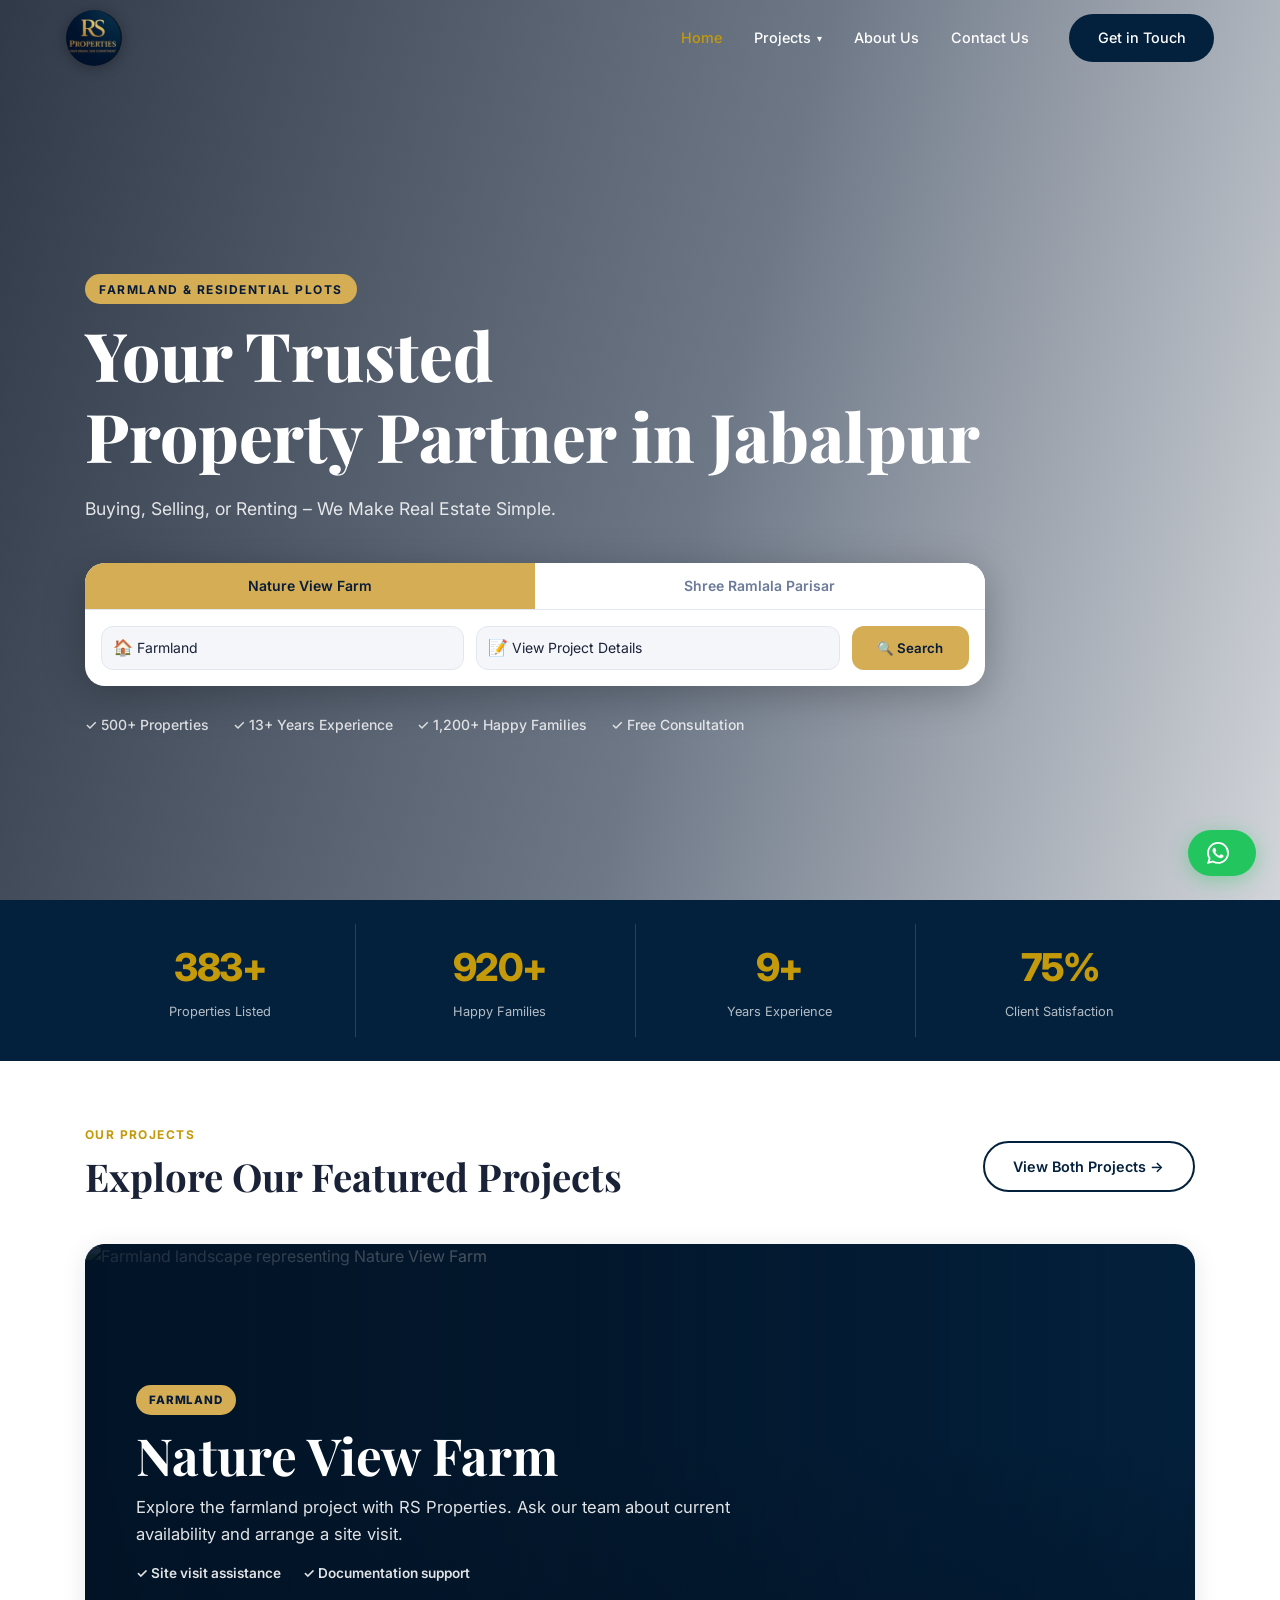
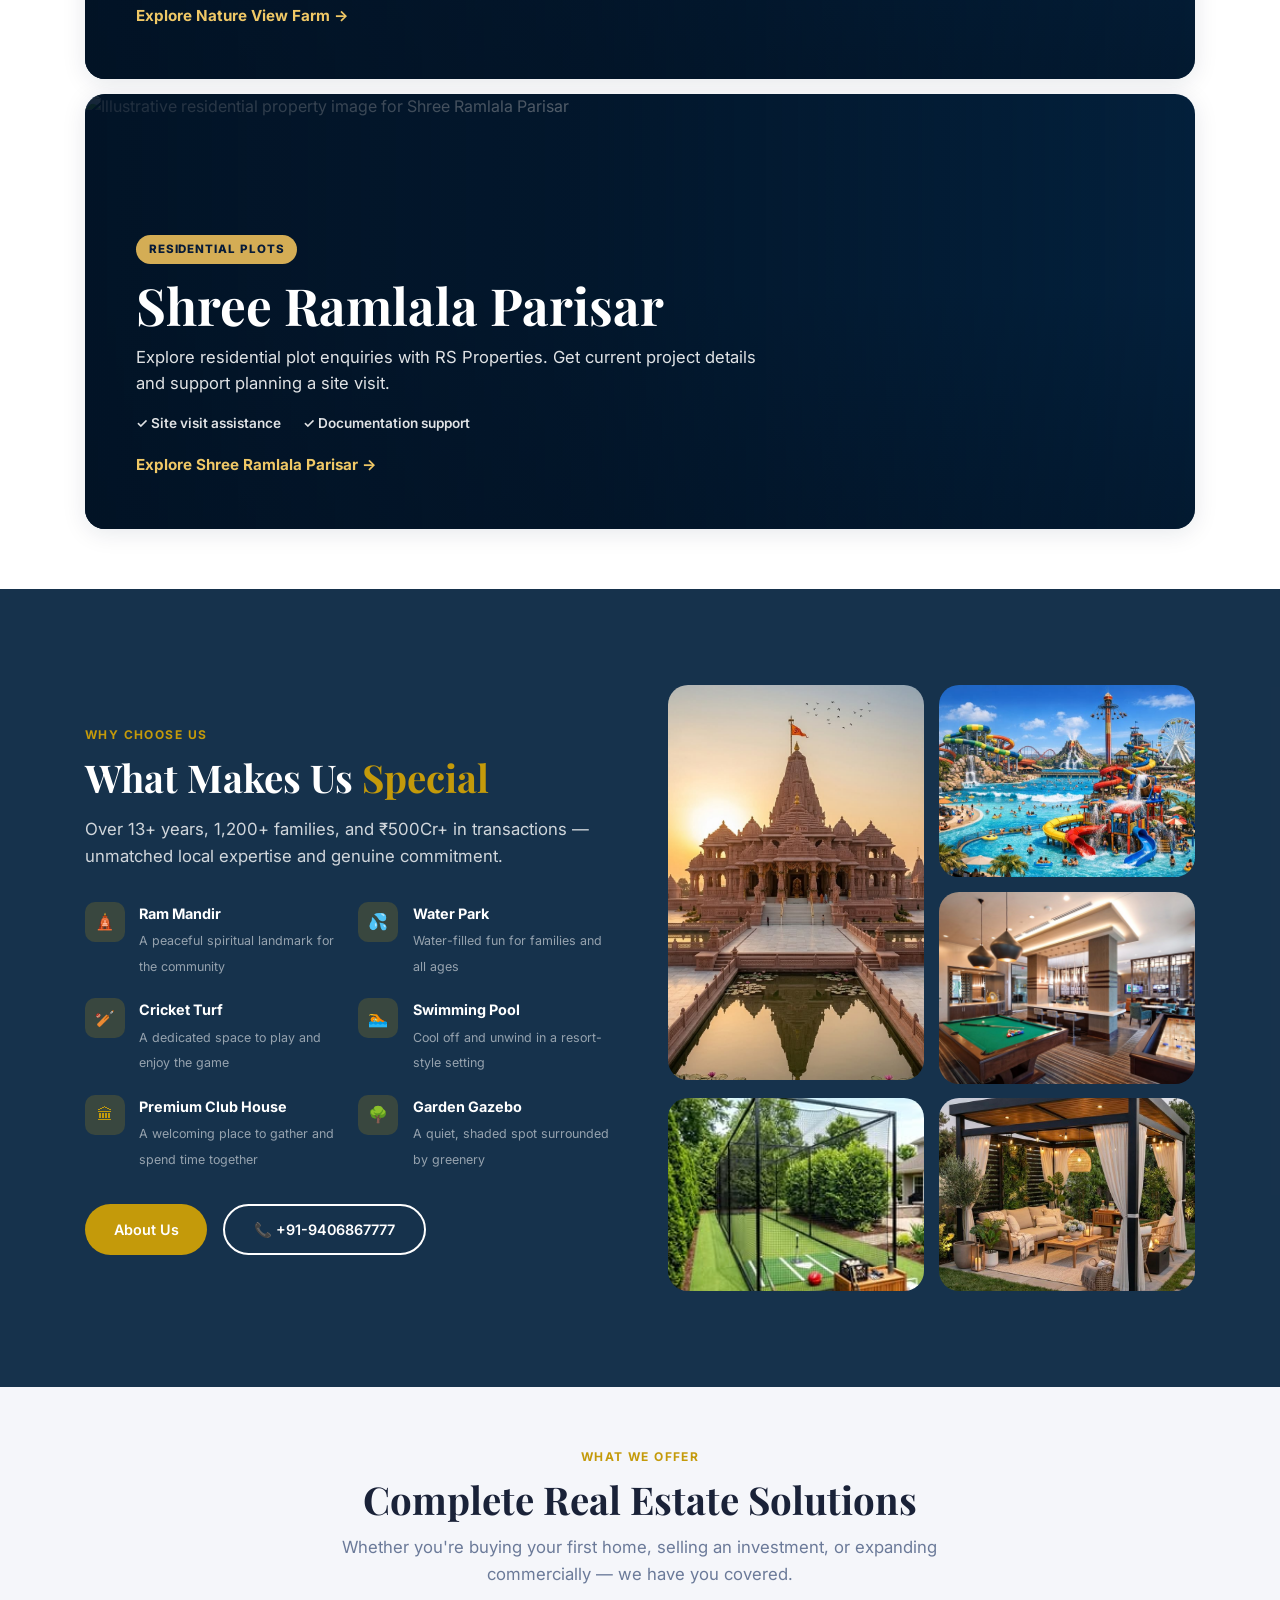
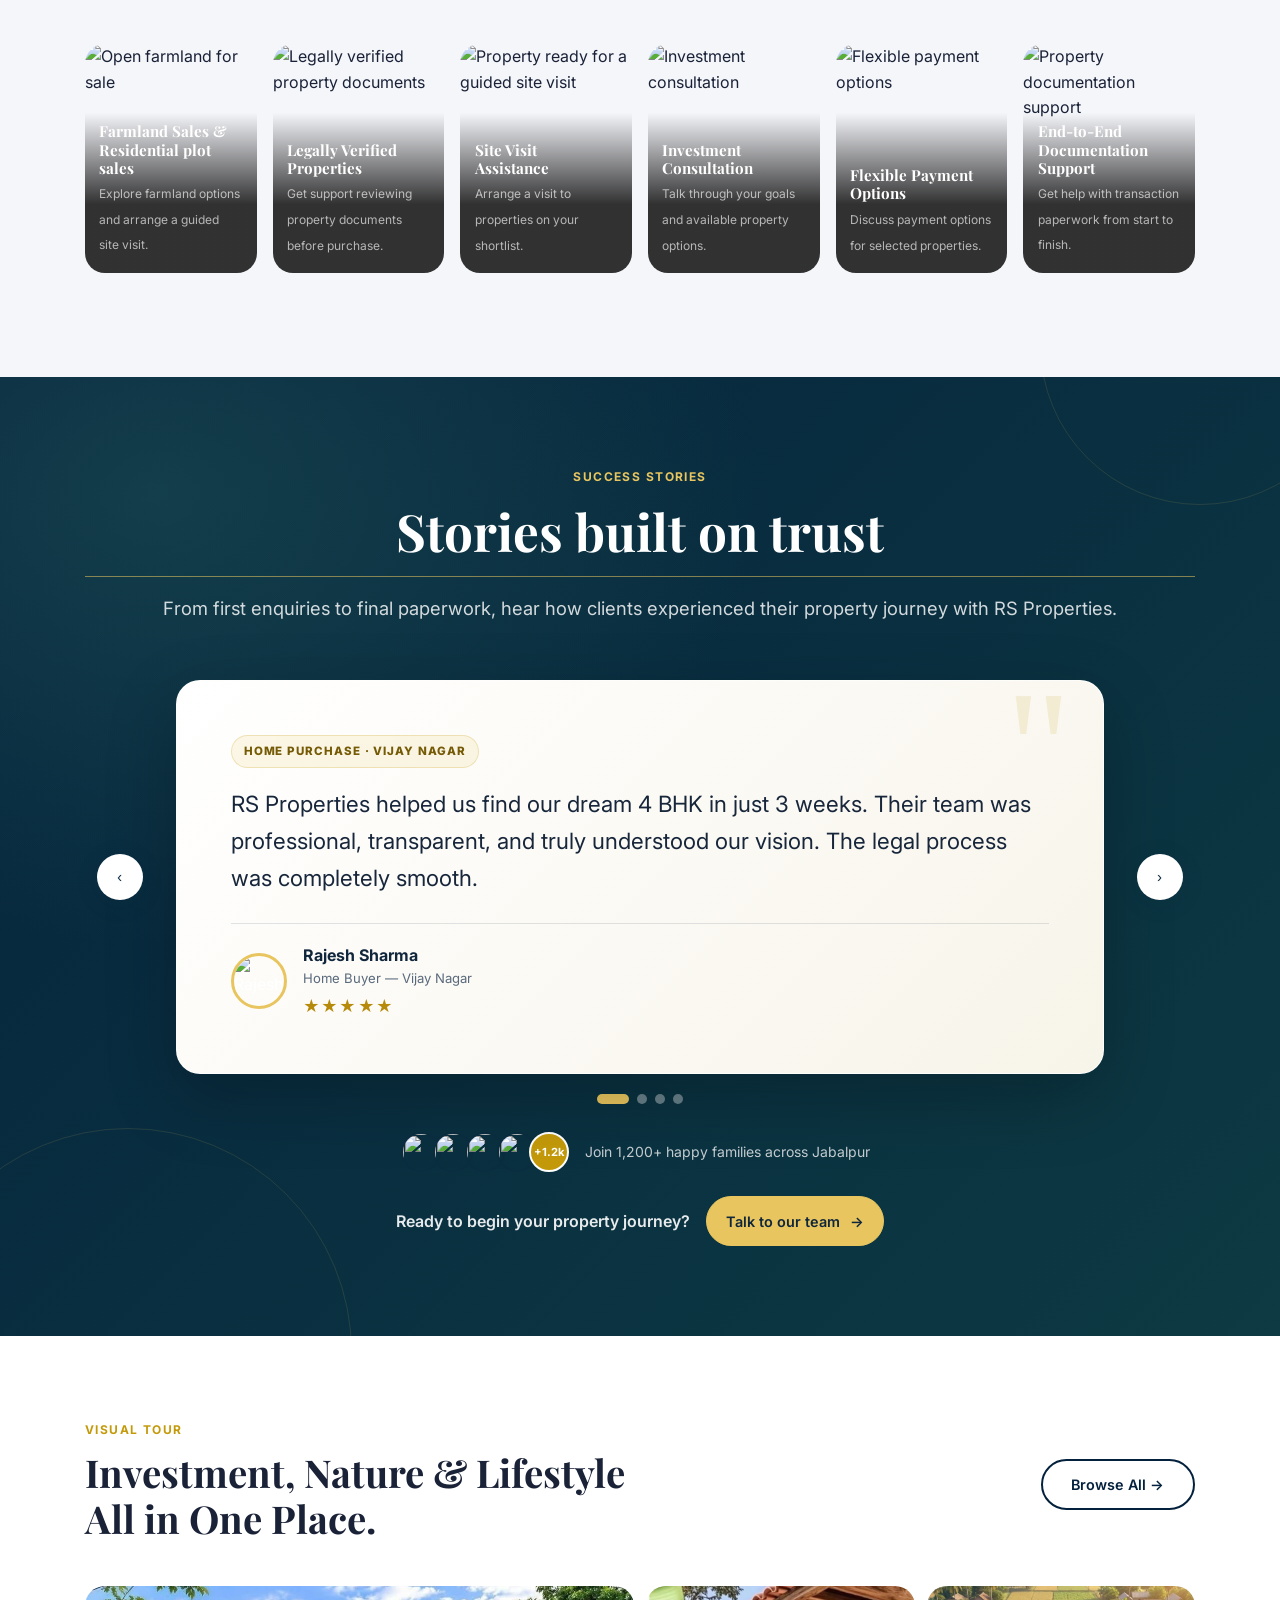
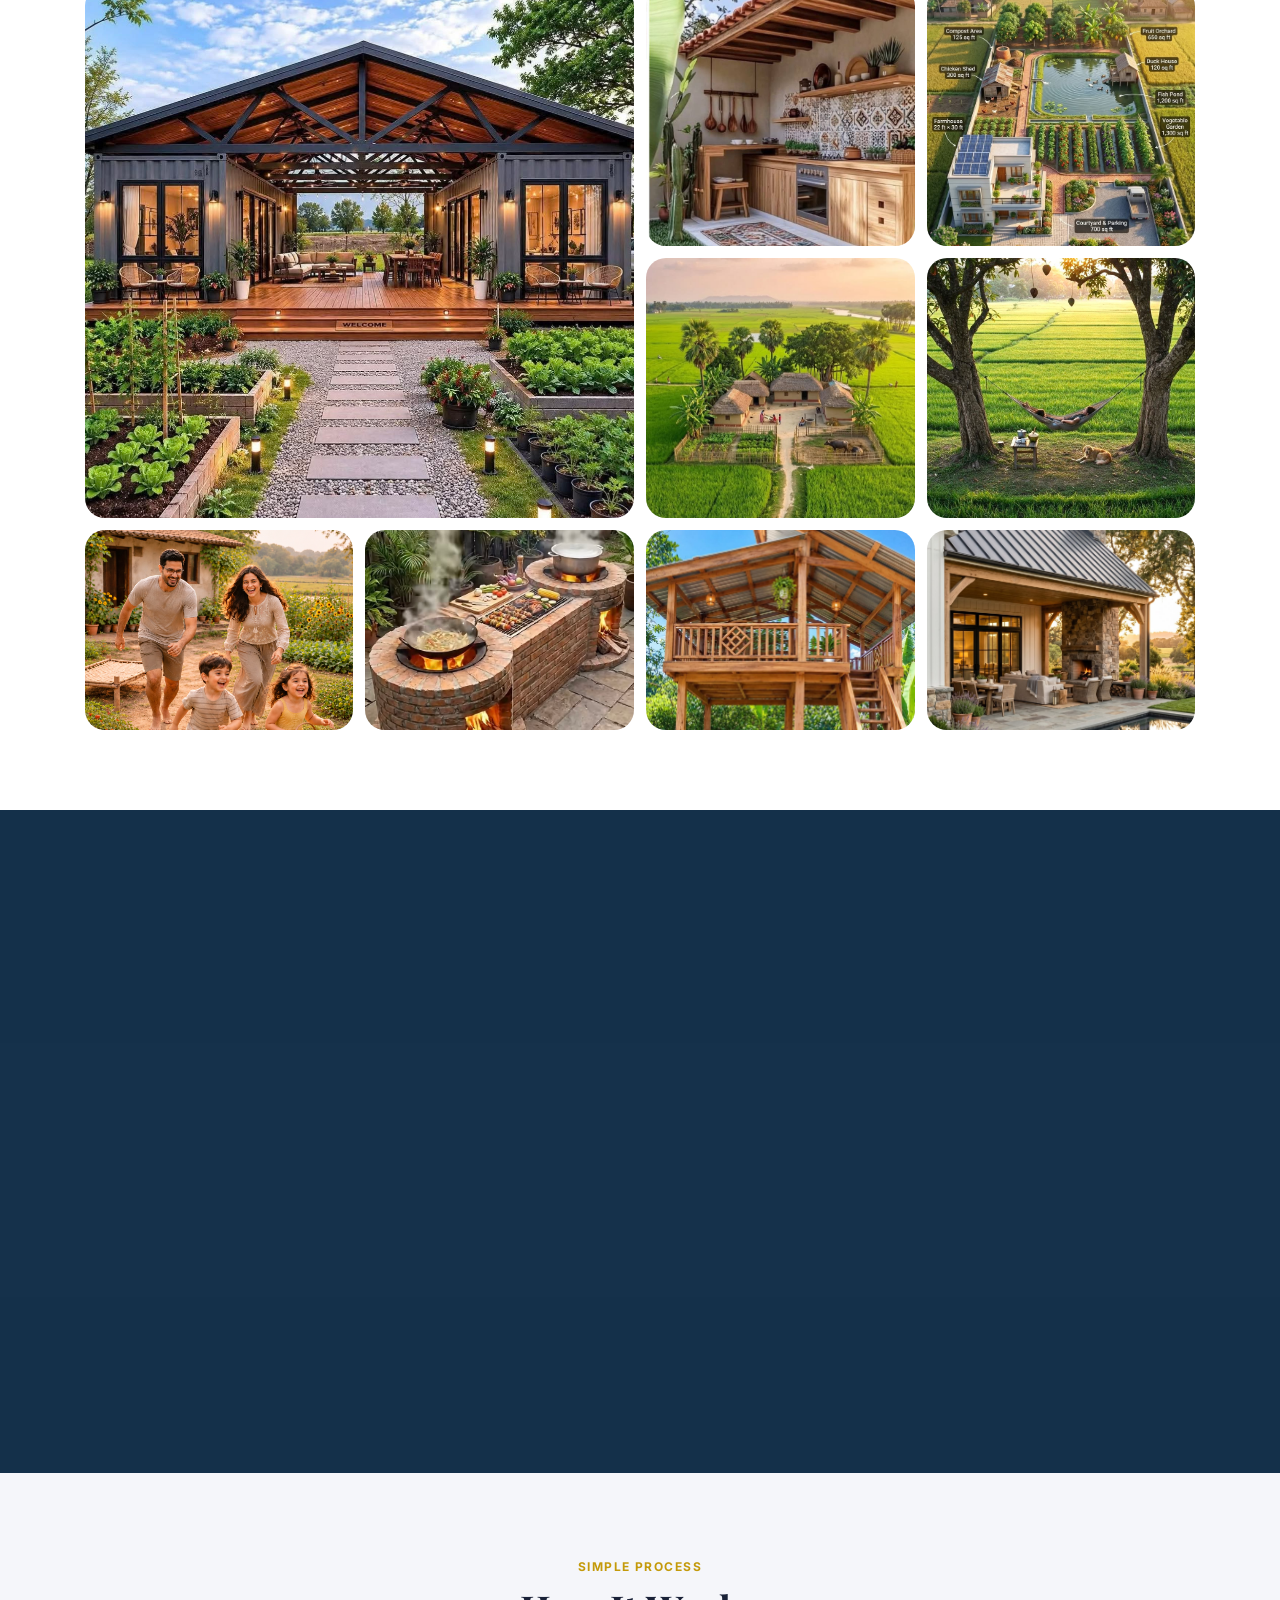
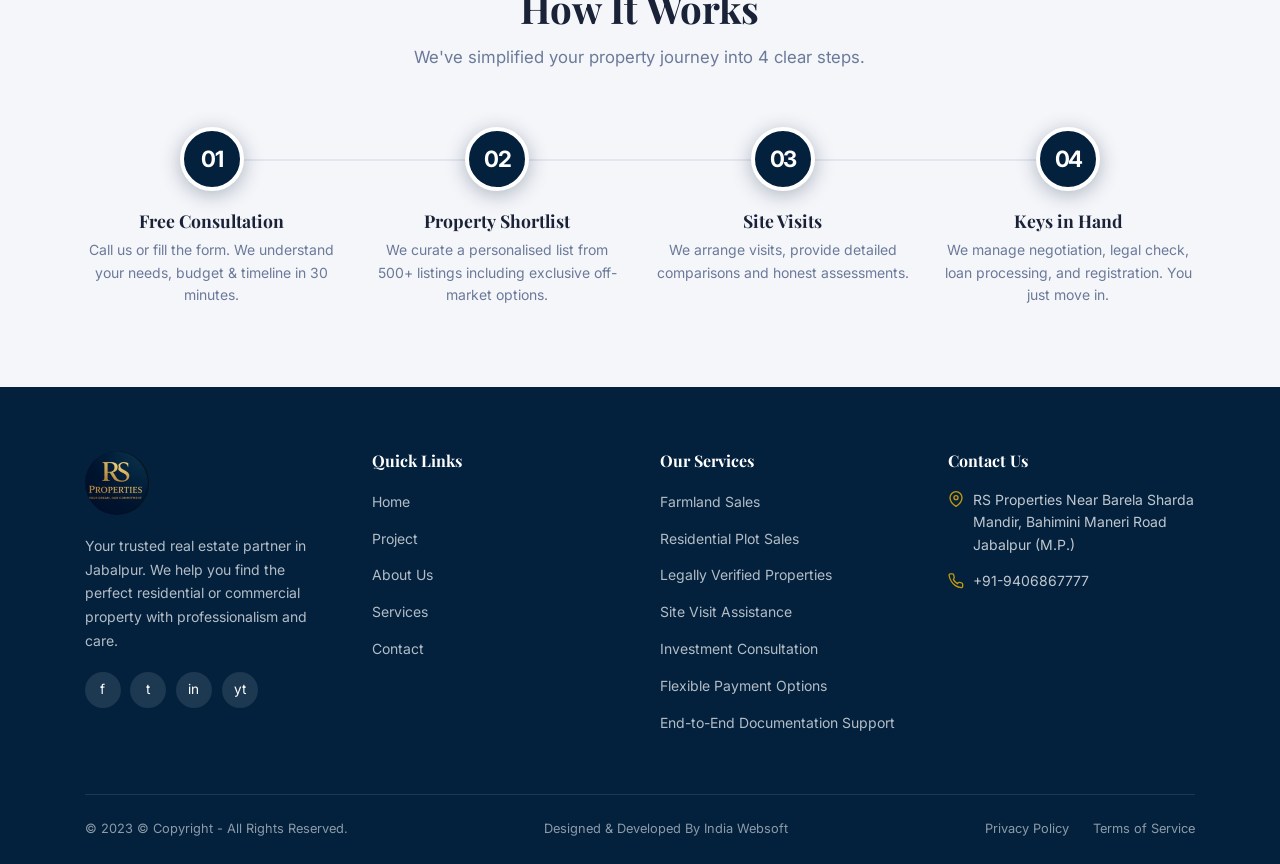
==== index.html @ c3b5a891 "new changes" ====
<!DOCTYPE html>
<html lang="en">
<head>
<meta charset="UTF-8"/>
<meta name="viewport" content="width=device-width,initial-scale=1.0"/>
<meta name="description" content="RS Properties — farmland and residential plot sales in Jabalpur, with site visit and documentation support. Call +91-9406867777."/>
<title>RS Properties — Find Your Perfect Place in Jabalpur</title>
<link rel="stylesheet" href="css/style.css"/>
<link rel="icon" href="images/logo.png"/>
</head>
<body>

<!-- NAVBAR -->
<nav class="navbar transparent">
  <div class="container nav-inner">
    <a href="index.html" class="nav-logo"><img src="images/logo.png" alt="RS Properties"/></a>
    <div class="nav-links">
  <a href="index.html" class="active">Home</a>
  <details class="nav-dropdown">
    <summary>Projects <span class="dropdown-caret" aria-hidden="true">&#9662;</span></summary>
    <div class="nav-dropdown-menu">
      <a href="nature-view-farm.html">Nature View Farm</a>
      <a href="shree-ramlala-parisar.html">Shree Ramlala Parisar</a>
    </div>
  </details>
  <a href="about.html">About Us</a>
  <a href="contact.html">Contact Us</a>
  <a href="contact.html" class="btn btn-primary nav-cta">Get in Touch</a>
</div>
    <button class="nav-toggle" aria-label="Toggle menu"><span></span><span></span><span></span></button>
  </div>
</nav>

<div class="mobile-menu">
  <button class="mobile-close" aria-label="Close menu">&times;</button>
  <a href="index.html" class="active">Home</a>
  <details class="nav-dropdown mobile-properties-dropdown">
    <summary>Project <span class="dropdown-caret" aria-hidden="true">&#9662;</span></summary>
    <div class="nav-dropdown-menu">
      <a href="nature-view-farm.html">Nature View Farm</a>
      <a href="shree-ramlala-parisar.html">Shree Ramlala Parisar</a>
    </div>
  </details>
  <a href="about.html">About Us</a>
  <a href="contact.html">Contact Us</a>
  <a href="contact.html" class="btn btn-primary">Get in Touch</a>
</div>

<!-- HERO -->
<section class="hero" aria-label="Hero">
  <div class="hero-media">
    <video class="hero-video" autoplay muted loop playsinline aria-label="Bronze horse statue">
      <source src="media/bronze-horse-statue.mp4" type="video/mp4"/>
    </video>
    <div class="hero-overlay"></div>
  </div>
  <div class="hero-content">
    <div class="container">
      <span class="hero-tag">Farmland &amp; Residential Plots</span>
      <h1 class="hero-title"><!-- One Team, <br/>Big Dream—-->Your Trusted <br/> Property Partner in Jabalpur</h1>
      <p class="hero-sub">Buying, Selling, or Renting – We Make Real Estate Simple.</p>
      <div class="search-panel" style="margin-top:2.2rem">
        <div class="search-tabs" role="tablist" aria-label="Choose a project">
          <button class="search-tab active" type="button" role="tab" aria-selected="true" data-project="nature-view-farm">Nature View Farm</button>
          <button class="search-tab" type="button" role="tab" aria-selected="false" data-project="shree-ramlala-parisar">Shree Ramlala Parisar</button>
        </div>
        <div class="search-inputs">
          <div class="search-field">
            <span class="icon" aria-hidden="true">&#127968;</span>
            <input id="hero-project-type" type="text" value="Farmland" aria-label="Project Type" readonly/>
          </div>
          <div class="search-field">
            <span class="icon" aria-hidden="true">&#128221;</span>
            <select id="hero-interest" aria-label="What would you like to do?">
              <option value="details">View Project Details</option>
              <option value="site-visit">Arrange a Site Visit</option>
              <option value="availability">Ask About Availability</option>
              <option value="investment">Investment Consultation</option>
            </select>
          </div>
          <button class="search-btn" id="hero-search" type="button">&#128269; Search</button>
        </div>
      </div>      <div class="hero-trust">
        <span>&#10003; 500+ Properties</span>
        <span>&#10003; 13+ Years Experience</span>
        <span>&#10003; 1,200+ Happy Families</span>
        <span>&#10003; Free Consultation</span>
      </div>
    </div>
  </div>
</section>

<!-- STATS STRIP -->
<section class="stats-strip">
  <div class="container">
    <div class="stats-grid">
      <div class="stat-item"><span class="stat-num" data-count="500" data-suffix="+">0+</span><span class="stat-label">Properties Listed</span></div>
      <div class="stat-item"><span class="stat-num" data-count="1200" data-suffix="+">0+</span><span class="stat-label">Happy Families</span></div>
      <div class="stat-item"><span class="stat-num" data-count="13" data-suffix="+">0+</span><span class="stat-label">Years Experience</span></div>
      <div class="stat-item"><span class="stat-num" data-count="98" data-suffix="%">0%</span><span class="stat-label">Client Satisfaction</span></div>
    </div>
  </div>
</section>

<!-- FEATURED PROJECTS -->
<section class="featured-projects">
  <div class="container">
    <div class="flex justify-between items-center flex-wrap gap-2 mb-4 animate">
      <div>
        <span class="section-tag">Our Projects</span>
        <h2 class="section-title">Explore Our Featured Projects</h2>
      </div>
      <a href="properties.html" class="btn btn-outline">View Both Projects &rarr;</a>
    </div>
    <div class="project-list-grid">
      <a class="project-feature-card animate" href="nature-view-farm.html" aria-label="Explore Nature View Farm">
        <img src="https://images.unsplash.com/photo-1500382017468-9049fed747ef?w=1800&q=85" alt="Farmland landscape representing Nature View Farm" loading="lazy"/>
        <div class="project-feature-overlay">
          <div class="project-feature-content">
            <span class="project-feature-label">Farmland</span>
            <h3>Nature View Farm</h3>
            <p>Explore the farmland project with RS Properties. Ask our team about current availability and arrange a site visit.</p>
            <div class="project-feature-points"><span>&#10003; Site visit assistance</span><span>&#10003; Documentation support</span></div>
            <span class="project-feature-cta">Explore Nature View Farm &rarr;</span>
          </div>
        </div>
      </a>
      <a class="project-feature-card animate" href="shree-ramlala-parisar.html" aria-label="Explore Shree Ramlala Parisar">
        <img src="https://images.unsplash.com/photo-1564013799919-ab600027ffc6?w=1800&q=85" alt="Illustrative residential property image for Shree Ramlala Parisar" loading="lazy"/>
        <div class="project-feature-overlay">
          <div class="project-feature-content">
            <span class="project-feature-label">Residential Plots</span>
            <h3>Shree Ramlala Parisar</h3>
            <p>Explore residential plot enquiries with RS Properties. Get current project details and support planning a site visit.</p>
            <div class="project-feature-points"><span>&#10003; Site visit assistance</span><span>&#10003; Documentation support</span></div>
            <span class="project-feature-cta">Explore Shree Ramlala Parisar &rarr;</span>
          </div>
        </div>
      </a>
    </div>
  </div>
</section>



<!-- SERVICES — 3 per row 
<section>
  <div class="container">
    <div class="section-header animate">
      <span class="section-tag">What We Offer</span>
      <h2 class="section-title">Complete Real Estate Solutions</h2>
      <p class="section-sub">Whether you're buying your first home, selling an investment, or expanding commercially — we have you covered.</p>
    </div>
    <div class="services-grid-img">
      <a href="services.html" class="service-img-card animate"><img src="https://images.unsplash.com/photo-1500382017468-9049fed747ef?w=500&q=80" alt="Farmland" loading="lazy"/><div class="service-img-overlay"></div><div class="service-img-content"><div class="service-icon">&#127806;</div><h3>Farmland Sales</h3><p>Explore farmland options and arrange a guided site visit.</p><span class="service-arrow">Learn More &rarr;</span></div></a>
      <a href="services.html" class="service-img-card animate"><img src="https://images.unsplash.com/photo-1500382017468-9049fed747ef?w=500&q=80" alt="Residential plots" loading="lazy"/><div class="service-img-overlay"></div><div class="service-img-content"><div class="service-icon">&#127969;</div><h3>Residential Plot Sales</h3><p>Find a plot suited to your plans and preferred location.</p><span class="service-arrow">Learn More &rarr;</span></div></a>
      <a href="services.html" class="service-img-card animate"><img src="https://images.unsplash.com/photo-1560518883-ce09059eeffa?w=500&q=80" alt="Property documents" loading="lazy"/><div class="service-img-overlay"></div><div class="service-img-content"><div class="service-icon">&#9989;</div><h3>Legally Verified Properties</h3><p>Get support reviewing property documents before purchase.</p><span class="service-arrow">Learn More &rarr;</span></div></a>
      <a href="services.html" class="service-img-card animate"><img src="https://images.unsplash.com/photo-1564013799919-ab600027ffc6?w=500&q=80" alt="Property site visit" loading="lazy"/><div class="service-img-overlay"></div><div class="service-img-content"><div class="service-icon">&#128694;</div><h3>Site Visit Assistance</h3><p>Arrange a visit to properties on your shortlist.</p><span class="service-arrow">Learn More &rarr;</span></div></a>
      <a href="services.html" class="service-img-card animate"><img src="https://images.unsplash.com/photo-1579621970563-ebec7560ff3e?w=500&q=80" alt="Property investment" loading="lazy"/><div class="service-img-overlay"></div><div class="service-img-content"><div class="service-icon">&#128200;</div><h3>Investment Consultation</h3><p>Talk through your goals and available property options.</p><span class="service-arrow">Learn More &rarr;</span></div></a>
      <a href="services.html" class="service-img-card animate"><img src="https://images.unsplash.com/photo-1554224155-6726b3ff858f?w=500&q=80" alt="Flexible payment options" loading="lazy"/><div class="service-img-overlay"></div><div class="service-img-content"><div class="service-icon">&#8377;</div><h3>Flexible Payment Options</h3><p>Discuss payment options available for selected properties.</p><span class="service-arrow">Learn More &rarr;</span></div></a>
      <a href="services.html" class="service-img-card animate"><img src="https://images.unsplash.com/photo-1450101499163-c8848c66ca85?w=500&q=80" alt="Property documentation" loading="lazy"/><div class="service-img-overlay"></div><div class="service-img-content"><div class="service-icon">&#128196;</div><h3>End-to-End Documentation Support</h3><p>Get help with transaction paperwork from start to finish.</p><span class="service-arrow">Learn More &rarr;</span></div></a>
    </div>    <div class="text-center" style="margin-top:2.5rem"><a href="services.html" class="btn btn-primary btn-lg animate">All Services &rarr;</a></div>
  </div>
</section>
-->


<!-- WHY CHOOSE US -->
<section class="why-section" style="background-image:url('https://images.unsplash.com/photo-1560472354-b33ff0c44a43?w=1600&q=70')">
  <div class="why-overlay"></div>
  <div class="container why-inner">
    <div>
      <span class="section-tag" style="color:var(--secondary)">Why Choose Us</span>
      <h2 style="color:#fff;margin-bottom:1rem">What Makes Us  <span style="color:var(--secondary)">Special</span> </h2>
      <p style="color:rgba(255,255,255,.8);margin-bottom:2rem;font-size:1.05rem">Over 13+ years, 1,200+ families, and ₹500Cr+ in transactions — unmatched local expertise and genuine commitment.</p>
      <div class="why-features">
        <div class="why-feat animate"><div class="why-feat-icon">&#128725;</div><div class="why-feat-text"><strong>Ram Mandir</strong><span>A peaceful spiritual landmark for the community</span></div></div>
        <div class="why-feat animate"><div class="why-feat-icon">&#128166;</div><div class="why-feat-text"><strong>Water Park</strong><span>Water-filled fun for families and all ages</span></div></div>
        <div class="why-feat animate"><div class="why-feat-icon">&#127951;</div><div class="why-feat-text"><strong>Cricket Turf</strong><span>A dedicated space to play and enjoy the game</span></div></div>
        <div class="why-feat animate"><div class="why-feat-icon">&#127946;</div><div class="why-feat-text"><strong>Swimming Pool</strong><span>Cool off and unwind in a resort-style setting</span></div></div>
        <div class="why-feat animate"><div class="why-feat-icon">&#127963;</div><div class="why-feat-text"><strong>Premium Club House</strong><span>A welcoming place to gather and spend time together</span></div></div>
        <div class="why-feat animate"><div class="why-feat-icon">&#127795;</div><div class="why-feat-text"><strong>Garden Gazebo</strong><span>A quiet, shaded spot surrounded by greenery</span></div></div>
      </div>
      <div class="flex flex-wrap gap-2 mt-3">
        <a href="about.html" class="btn btn-secondary">About Us</a>
        <a href="tel:+919406867777" class="btn btn-outline-white">&#128222; +91-9406867777</a>
      </div>
    </div>
    <div class="photo-mosaic animate">
      <div class="mosaic-item mosaic-large"><img src="images/special-ram-mandir.jpg" alt="Shri Ram Mandir at sunset, reflected in the temple pool" loading="lazy"/></div>
      <div class="mosaic-item mosaic-sm"><img src="images/special-water-park.jpg" alt="Garden gazebo with comfortable outdoor seating" loading="lazy"/></div>
      <div class="mosaic-item mosaic-sm"><img src="images/special-clubhouse.jpg" alt="Clubhouse lounge with recreation and billiards" loading="lazy"/></div>
      <div class="mosaic-item mosaic-sm"><img src="images/special-cricket-turf.jpg" alt="Enclosed outdoor cricket practice turf" loading="lazy"/></div>
      <div class="mosaic-item mosaic-sm"><img src="images/special-gazebo.jpg" alt="Water park with slides, pools, and family attractions" loading="lazy"/></div>
    </div>
  </div>
</section>

<!-- SERVICES -->
<section class="bg-light home-services-section">
  <div class="container">
    <div class="section-header animate">
      <span class="section-tag">What We Offer</span>
      <h2 class="section-title">Complete Real Estate Solutions</h2>
      <p class="section-sub">Whether you're buying your first home, selling an investment, or expanding commercially — we have you covered.</p>
    </div>
    <div class="locality-grid">
      <a href="services.html" class="locality-card animate"><img src="https://images.unsplash.com/photo-1500382017468-9049fed747ef?w=500&q=80" alt="Open farmland for sale" loading="lazy"/><div class="locality-card-overlay"></div><div class="locality-card-info"><h4>Farmland Sales & Residential plot sales</h4><span>Explore farmland options and arrange a guided site visit.</span></div></a>
      <a href="services.html" class="locality-card animate"><img src="https://images.unsplash.com/photo-1560518883-ce09059eeffa?w=500&q=80" alt="Legally verified property documents" loading="lazy"/><div class="locality-card-overlay"></div><div class="locality-card-info"><h4>Legally Verified Properties</h4><span>Get support reviewing property documents before purchase.</span></div></a>
      <a href="services.html" class="locality-card animate"><img src="https://images.unsplash.com/photo-1564013799919-ab600027ffc6?w=500&q=80" alt="Property ready for a guided site visit" loading="lazy"/><div class="locality-card-overlay"></div><div class="locality-card-info"><h4>Site Visit<br> Assistance</h4><span>Arrange a visit to properties on your shortlist.</span></div></a>
      <a href="services.html" class="locality-card animate"><img src="https://images.unsplash.com/photo-1579621970563-ebec7560ff3e?w=500&q=80" alt="Investment consultation" loading="lazy"/><div class="locality-card-overlay"></div><div class="locality-card-info"><h4>Investment<br> Consultation</h4><span>Talk through your goals and available property options.</span></div></a>
      <a href="services.html" class="locality-card animate"><img src="https://images.unsplash.com/photo-1554224155-6726b3ff858f?w=500&q=80" alt="Flexible payment options" loading="lazy"/><div class="locality-card-overlay"></div><div class="locality-card-info"><h4>Flexible Payment Options</h4><span>Discuss payment options for selected properties.</span></div></a>
      <a href="services.html" class="locality-card animate"><img src="https://images.unsplash.com/photo-1450101499163-c8848c66ca85?w=500&q=80" alt="Property documentation support" loading="lazy"/><div class="locality-card-overlay"></div><div class="locality-card-info"><h4>End-to-End Documentation Support</h4><span>Get help with transaction paperwork from start to finish.</span></div></a>
    </div>
  </div>
</section>



<!-- TESTIMONIALS -->
<section class="testimonials-section">
  <div class="container">
    <div class="section-header story-header animate">
      <div class="story-heading">
        <span class="section-tag">Success Stories</span>
        <h2 class="section-title">Stories built on trust</h2>
      </div>
      <p class="section-sub">From first enquiries to final paperwork, hear how clients experienced their property journey with RS Properties.</p>
    </div>
    <div class="testimonial-carousel">
      <div class="testimonial-slide active"><span class="story-type">Home Purchase · Vijay Nagar</span>
        <div class="testimonial-quote">"</div>
        <p class="testimonial-text">RS Properties helped us find our dream 4 BHK in just 3 weeks. Their team was professional, transparent, and truly understood our vision. The legal process was completely smooth.</p>
        <div class="testimonial-author"><img class="testimonial-avatar" src="https://images.unsplash.com/photo-1506794778202-cad84cf45f1d?w=100&q=80" alt="Rajesh Sharma"/><div><p class="testimonial-name">Rajesh Sharma</p><p class="testimonial-role">Home Buyer — Vijay Nagar</p><div class="testimonial-stars">&#9733;&#9733;&#9733;&#9733;&#9733;</div></div></div>
      </div>
      <div class="testimonial-slide"><span class="story-type">Plot Sale · Jabalpur</span>
        <div class="testimonial-quote">"</div>
        <p class="testimonial-text">I've worked with many agents across Jabalpur, but none match this team's expertise and dedication. They sold my plot at 20% above market value through their wide buyer network!</p>
        <div class="testimonial-author"><img class="testimonial-avatar" src="https://images.unsplash.com/photo-1573496359142-b8d87734a5a2?w=100&q=80" alt="Priya Agrawal"/><div><p class="testimonial-name">Priya Agrawal</p><p class="testimonial-role">Property Investor</p><div class="testimonial-stars">&#9733;&#9733;&#9733;&#9733;&#9733;</div></div></div>
      </div>
      <div class="testimonial-slide"><span class="story-type">Commercial Property · Civil Lines</span>
        <div class="testimonial-quote">"</div>
        <p class="testimonial-text">Found the perfect commercial showroom in Civil Lines through them. The entire process — from shortlisting to registration — was completely handled. Completely stress-free!</p>
        <div class="testimonial-author"><img class="testimonial-avatar" src="https://images.unsplash.com/photo-1472099645785-5658abf4ff4e?w=100&q=80" alt="Amit Verma"/><div><p class="testimonial-name">Amit Verma</p><p class="testimonial-role">Business Owner</p><div class="testimonial-stars">&#9733;&#9733;&#9733;&#9733;&#9733;</div></div></div>
      </div>
      <div class="testimonial-slide"><span class="story-type">First Home · Gorakhpur</span>
        <div class="testimonial-quote">"</div>
        <p class="testimonial-text">Being a first-time buyer, I was nervous. But the team patiently guided me through every step. Got a beautiful flat in Gorakhpur within budget with Vastu consultation included!</p>
        <div class="testimonial-author"><img class="testimonial-avatar" src="https://images.unsplash.com/photo-1580489944761-15a19d654956?w=100&q=80" alt="Sunita Patel"/><div><p class="testimonial-name">Sunita Patel</p><p class="testimonial-role">First-Time Home Buyer</p><div class="testimonial-stars">&#9733;&#9733;&#9733;&#9733;&#9733;</div></div></div>
      </div>
      <div class="t-arrows"><button class="t-arrow prev" type="button" aria-label="Previous success story">&#8249;</button><button class="t-arrow next" type="button" aria-label="Next success story">&#8250;</button></div>
    </div>
    <div class="t-nav" aria-label="Choose a success story"><button class="t-dot active" type="button" aria-label="Show story 1" aria-current="true"></button><button class="t-dot" type="button" aria-label="Show story 2"></button><button class="t-dot" type="button" aria-label="Show story 3"></button><button class="t-dot" type="button" aria-label="Show story 4"></button></div>
    <div class="avatar-strip">
      <div class="avatar-stack">
        <img src="https://images.unsplash.com/photo-1506794778202-cad84cf45f1d?w=100&q=80" alt=""/>
        <img src="https://images.unsplash.com/photo-1573496359142-b8d87734a5a2?w=100&q=80" alt=""/>
        <img src="https://images.unsplash.com/photo-1472099645785-5658abf4ff4e?w=100&q=80" alt=""/>
        <img src="https://images.unsplash.com/photo-1580489944761-15a19d654956?w=100&q=80" alt=""/>
        <div class="avatar-count">+1.2k</div>
      </div>
      <span class="avatar-text">Join 1,200+ happy families across Jabalpur</span>
    </div>
    <div class="stories-cta"><span>Ready to begin your property journey?</span><a class="btn btn-primary" href="contact.html">Talk to our team <span aria-hidden="true">→</span></a></div>
  </div>
</section>

<!-- BANK PARTNERS 
<section class="partners-section">
  <div class="container">
    <p class="partners-label">Home Loan Partners — Lowest Rates, Fastest Approval</p>
    <div class="partners-logos">
      <div class="partner-logo partner-sbi" aria-label="SBI Home Loans"><span class="partner-mark">SBI</span><span class="partner-name">Home Loans</span></div>
      <div class="partner-logo partner-hdfc" aria-label="HDFC Bank"><span class="partner-mark">HDFC</span><span class="partner-name">BANK</span></div>
      <div class="partner-logo partner-icici" aria-label="ICICI Bank"><span class="partner-mark">ICICI</span><span class="partner-name">BANK</span></div>
      <div class="partner-logo partner-axis" aria-label="Axis Bank"><span class="partner-mark">axis</span><span class="partner-name">BANK</span></div>
      <div class="partner-logo partner-pnb" aria-label="PNB Housing"><span class="partner-mark">PNB</span><span class="partner-name">HOUSING</span></div>
      <div class="partner-logo partner-lic" aria-label="LIC Housing"><span class="partner-mark">LIC</span><span class="partner-name">HOUSING FINANCE</span></div>
    </div>
  </div>
</section>
-->
<!-- GALLERY -->
<section>
  <div class="container">
    <div class="flex justify-between items-center flex-wrap gap-2 mb-4 animate">
      <div><span class="section-tag">Visual Tour</span><h2 class="section-title">Investment, Nature & Lifestyle <br> All in One Place.</h2></div>
      <a href="properties.html" class="btn btn-outline">Browse All &rarr;</a>
    </div>
    <div class="gallery-top">
      <div class="gallery-item gallery-large animate"><img src="images/farmhouse-clubhouse.jpg" alt="Woodland farmhouse with open decks and garden seating" loading="lazy"/><div class="gallery-item-overlay"><svg width="40" height="40" fill="none" stroke="currentColor" stroke-width="2" viewBox="0 0 24 24"><circle cx="11" cy="11" r="8"/><path d="m21 21-4.35-4.35"/></svg></div></div>
      <div class="gallery-item animate"><img src="images/outdoor-farm-kitchen.jpg" alt="Outdoor farm kitchen with brick cooking stations surrounded by greenery" loading="lazy"/><div class="gallery-item-overlay"></div></div>
      <div class="gallery-item animate"><img src="images/farmstead-layout-illustration.jpg" alt="A-frame farmhouse with a small outdoor pool in a forest setting" loading="lazy"/><div class="gallery-item-overlay"></div></div>
      <div class="gallery-item animate"><img src="images/indian-farmstead-aerial.jpg" alt="Aerial view of a rural homestead surrounded by green farmland" loading="lazy"/><div class="gallery-item-overlay"></div></div>
      <div class="gallery-item animate"><img src="images/farm-field-hammock.jpg" alt="Quiet farm-field retreat beneath shade trees" loading="lazy"/><div class="gallery-item-overlay"></div></div>
    </div>
    <div class="gallery-bottom">
      <div class="gallery-item animate"><img src="images/family-farm-garden.png" alt="Traditional courtyard garden with a central tulsi planter" loading="lazy"/><div class="gallery-item-overlay"></div></div>
      <div class="gallery-item animate"><img src="images/outdoor-farm-kitchen-feature.jpg" alt="Open-air farm kitchen surrounded by greenery" loading="lazy"/><div class="gallery-item-overlay"></div></div>
      <div class="gallery-item animate"><img src="images/elevated-treehouse.jpg" alt="Raised timber treehouse tucked among green trees" loading="lazy"/><div class="gallery-item-overlay"></div></div>
      <div class="gallery-item animate"><img src="images/country-home-garden-pool.jpg" alt="Family enjoying time together in a farmhouse garden" loading="lazy" style="object-position:50% 40%"/><div class="gallery-item-overlay"></div></div>
    </div>
  </div>
</section>




<!-- CTA + NEWSLETTER -->
<section class="cta-section" style="background-image:url('https://images.unsplash.com/photo-1600585154340-be6161a56a0c?w=1600&q=70')">
  <div class="cta-overlay"></div>
  <div class="container cta-inner">
    <div class="animate">
      <span class="section-tag">Free Consultation</span>
      <h2 style="color:#fff;margin:.6rem 0 1rem">Ready to Find Your <span style="color:var(--secondary)">Perfect Place?</span></h2>
      <p style="color:rgba(255,255,255,.8);font-size:1.05rem;margin-bottom:1.8rem">Talk to our expert advisors — free, no-obligation consultation. We respond within 2 hours on working days.</p>
      <div class="flex flex-wrap gap-2">
        <a href="contact.html" class="btn btn-secondary btn-lg">Book Free Consultation</a>
        <a href="tel:+919406867777" class="btn btn-outline-white btn-lg">&#128222; +91-9406867777</a>
      </div>
      <div class="cta-trust"><span>&#10003; No Obligation</span><span>&#10003; Response in 2 Hours</span><span>&#10003; Expert Advice</span></div>
    </div>
    <div class="newsletter-card animate">
      <h3>Property Alerts</h3>
      <p>Get notified first when new properties matching your criteria are listed. No spam, unsubscribe anytime.</p>
      <input class="nl-field" type="text" placeholder="Your Name"/>
      <input class="nl-field" type="tel" placeholder="WhatsApp Number"/>
      <select class="nl-select"><option value="">Property Preference</option><option>Residential (Buy)</option><option>Commercial (Buy)</option><option>Plot / Land</option><option>Rental Property</option></select>
      <button class="btn btn-secondary w-full" style="justify-content:center;height:48px;border-radius:8px">&#10003; Subscribe to Alerts</button>
      <p style="color:rgba(255,255,255,.4);font-size:.75rem;text-align:center;margin-top:.75rem">By subscribing you agree to receive WhatsApp updates from RS Properties.</p>
    </div>
  </div>
</section>


<!-- HOW IT WORKS -->
<section class="bg-light">
  <div class="container">
    <div class="section-header animate">
      <span class="section-tag">Simple Process</span>
      <h2 class="section-title">How It Works</h2>
      <p class="section-sub">We've simplified your property journey into 4 clear steps.</p>
    </div>
    <div class="steps-grid">
      <div class="step-card animate"><div class="step-num">01</div><h3>Free Consultation</h3><p>Call us or fill the form. We understand your needs, budget &amp; timeline in 30 minutes.</p></div>
      <div class="step-card animate"><div class="step-num">02</div><h3>Property Shortlist</h3><p>We curate a personalised list from 500+ listings including exclusive off-market options.</p></div>
      <div class="step-card animate"><div class="step-num">03</div><h3>Site Visits</h3><p>We arrange visits, provide detailed comparisons and honest assessments.</p></div>
      <div class="step-card animate"><div class="step-num">04</div><h3>Keys in Hand</h3><p>We manage negotiation, legal check, loan processing, and registration. You just move in.</p></div>
    </div>
  </div>
</section>



<!-- FOOTER -->
<footer class="footer">
  <div class="container">
    <div class="footer-grid">
      <div>
        <div class="footer-logo"><img src="images/logo.png" alt="Logo"/></div>
        <p class="footer-desc">Your trusted real estate partner in Jabalpur. We help you find the perfect residential or commercial property with professionalism and care.</p>
        <div class="footer-social"><a href="#" class="social-btn">f</a><a href="#" class="social-btn">t</a><a href="#" class="social-btn">in</a><a href="#" class="social-btn">yt</a></div>
      </div>
      <div>
        <h4 class="footer-heading">Quick Links</h4>
        <ul class="footer-links"><li><a href="index.html">Home</a></li><li><a href="properties.html">Project</a></li><li><a href="about.html">About Us</a></li><li><a href="services.html">Services</a></li><li><a href="contact.html">Contact</a></li></ul>
      </div>
      <div>
        <h4 class="footer-heading">Our Services</h4>
        <ul class="footer-links"><li><a href="services.html">Farmland Sales</a></li><li><a href="services.html">Residential Plot Sales</a></li><li><a href="services.html">Legally Verified Properties</a></li><li><a href="services.html">Site Visit Assistance</a></li><li><a href="services.html">Investment Consultation</a></li><li><a href="services.html">Flexible Payment Options</a></li><li><a href="services.html">End-to-End Documentation Support</a></li></ul>
      </div>
      <div>
        <h4 class="footer-heading">Contact Us</h4>
        <ul class="footer-contact">
          <li><svg width="16" height="16" fill="none" stroke="currentColor" stroke-width="2" viewBox="0 0 24 24"><path d="M21 10c0 7-9 13-9 13S3 17 3 10a9 9 0 0 1 18 0z"/><circle cx="12" cy="10" r="3"/></svg><span>RS Properties Near Barela Sharda Mandir, Bahimini Maneri Road Jabalpur (M.P.)</span></li>
          <li><svg width="16" height="16" fill="none" stroke="currentColor" stroke-width="2" viewBox="0 0 24 24"><path d="M22 16.92v3a2 2 0 0 1-2.18 2 19.79 19.79 0 0 1-8.63-3.07A19.5 19.5 0 0 1 4.69 12a19.79 19.79 0 0 1-3.07-8.67A2 2 0 0 1 3.6 1.27h3a2 2 0 0 1 2 1.72 12.84 12.84 0 0 0 .7 2.81 2 2 0 0 1-.45 2.11L8.09 9.91a16 16 0 0 0 6 6l1.27-1.27a2 2 0 0 1 2.11-.45 12.84 12.84 0 0 0 2.81.7A2 2 0 0 1 22 16.92z"/></svg><a href="tel:+919406867777">+91-9406867777</a></li>

        </ul>
      </div>
    </div>
    <div class="footer-bottom">
      <span>&copy; 2023 © Copyright - All Rights Reserved.</span>
      <span>       Designed & Developed By India Websoft</span>
      <div class="footer-bottom-links"><a href="#">Privacy Policy</a><a href="#">Terms of Service</a></div>
    </div>
  </div>
</footer>
<a href="https://wa.me/919406867777" class="wa-float" target="_blank" rel="noopener">
  <svg width="22" height="22" viewBox="0 0 24 24" fill="currentColor"><path d="M17.472 14.382c-.297-.149-1.758-.867-2.03-.967-.273-.099-.471-.148-.67.15-.197.297-.767.966-.94 1.164-.173.199-.347.223-.644.075-.297-.15-1.255-.463-2.39-1.475-.883-.788-1.48-1.761-1.653-2.059-.173-.297-.018-.458.13-.606.134-.133.298-.347.446-.52.149-.174.198-.298.298-.497.099-.198.05-.371-.025-.52-.075-.149-.669-1.612-.916-2.207-.242-.579-.487-.5-.669-.51-.173-.008-.371-.01-.57-.01-.198 0-.52.074-.792.372-.272.297-1.04 1.016-1.04 2.479 0 1.462 1.065 2.875 1.213 3.074.149.198 2.096 3.2 5.077 4.487.709.306 1.262.489 1.694.625.712.227 1.36.195 1.871.118.571-.085 1.758-.719 2.006-1.413.248-.694.248-1.289.173-1.413-.074-.124-.272-.198-.57-.347m-5.421 7.403h-.004a9.87 9.87 0 0 1-5.031-1.378l-.361-.214-3.741.982.998-3.648-.235-.374a9.86 9.86 0 0 1-1.51-5.26c.001-5.45 4.436-9.884 9.888-9.884 2.64 0 5.122 1.03 6.988 2.898a9.825 9.825 0 0 1 2.893 6.994c-.003 5.45-4.437 9.884-9.885 9.884m8.413-18.297A11.815 11.815 0 0 0 12.05 0C5.495 0 .16 5.335.157 11.892c0 2.096.547 4.142 1.588 5.945L.057 24l6.305-1.654a11.882 11.882 0 0 0 5.683 1.448h.005c6.554 0 11.89-5.335 11.893-11.893a11.821 11.821 0 0 0-3.48-8.413Z"/></svg>
  <span>WhatsApp</span>
</a>
<script src="js/main.js"></script>
</body>
</html>
---- css/style.css ----
/* ============================================================
   Jabalpur Magic Property — Main Stylesheet
   Colors: Navy #03213d | Gold #c49a0a | Green #2a7a2a
   ============================================================ */

@import url('https://fonts.googleapis.com/css2?family=Playfair+Display:wght@400;600;700;800&family=Inter:wght@300;400;500;600;700&display=swap');

:root {
  --primary:      #03213d;
  --primary-dark: #02172b;
  --secondary:    #c49a0a;
  --secondary-lt: #e8b90e;
  --accent:       #2a7a2a;
  --white:        #ffffff;
  --light:        #f5f6fa;
  --border:       #e2e6ef;
  --text:         #1a2238;
  --muted:        #6b7a99;
  --radius:       12px;
  --radius-lg:    20px;
  --shadow:       0 4px 24px rgba(3,33,61,.10);
  --shadow-lg:    0 8px 40px rgba(3,33,61,.18);
  --container:    1400px;
  --transition:   .3s ease;
}

*, *::before, *::after { box-sizing: border-box; margin: 0; padding: 0; }

html { scroll-behavior: smooth; }

body {
  font-family: 'Inter', sans-serif;
  color: var(--text);
  background: #fff;
  line-height: 1.6;
  overflow-x: hidden;
}

img { max-width: 100%; display: block; }
a  { text-decoration: none; color: inherit; }
ul { list-style: none; }
button { cursor: pointer; border: none; background: none; font-family: inherit; }

/* ── TYPOGRAPHY ── */
h1,h2,h3,h4 { font-family: 'Playfair Display', serif; line-height: 1.2; }
h1 { font-size: clamp(2.2rem, 5vw, 4rem); }
h2 { font-size: clamp(1.8rem, 3vw, 2.8rem); }
h3 { font-size: 1.3rem; }

/* ── CONTAINER ── */
.container {
  width: 93%;
  max-width: var(--container);
  margin: 0 auto;
  padding: 0 1.5rem;
}
@media(min-width:768px){ .container { padding: 0 2.5rem; } }

/* ── SECTION HEADER ── */
.section-tag {
  display: inline-block;
  color: var(--secondary);
  font-size: .75rem;
  font-weight: 700;
  letter-spacing: .12em;
  text-transform: uppercase;
  margin-bottom: .6rem;
}
.section-title { margin-bottom: .8rem; }
.section-sub { color: var(--muted); font-size: 1.05rem; max-width: 600px; }
.section-header { text-align: center; margin-bottom: 3.5rem; }
.section-header .section-sub { margin: 0 auto; }

/* ── BUTTONS ── */
.btn {
  display: inline-flex; align-items: center; gap: .4rem;
  padding: .75rem 1.8rem;
  border-radius: 50px;
  font-weight: 600; font-size: .9rem;
  transition: all var(--transition);
  white-space: nowrap;
}
.btn-primary   { background: var(--primary);   color: #fff; }
.btn-primary:hover { background: var(--primary-dark); transform: translateY(-1px); box-shadow: var(--shadow); }
.btn-secondary { background: var(--secondary); color: #fff; }
.btn-secondary:hover { background: var(--secondary-lt); transform: translateY(-1px); }
.btn-outline   { border: 2px solid var(--primary); color: var(--primary); background: transparent; }
.btn-outline:hover { background: var(--primary); color: #fff; }
.btn-outline-white { border: 2px solid #fff; color: #fff; background: transparent; }
.btn-outline-white:hover { background: #fff; color: var(--primary); }
.btn-lg { padding: 1rem 2.2rem; font-size: 1rem; }

/* ── BADGE ── */
.badge {
  display: inline-flex; align-items: center; gap: .3rem;
  font-size: .72rem; font-weight: 700;
  padding: .3rem .75rem;
  border-radius: 50px;
  text-transform: uppercase; letter-spacing: .05em;
}
.badge-primary   { background: var(--primary); color: #fff; }
.badge-secondary { background: var(--secondary); color: #fff; }
.badge-green     { background: #16a34a; color: #fff; }
.badge-red       { background: #dc2626; color: #fff; }

/* ============================================================
   NAVBAR
   ============================================================ */
.navbar {
  position: fixed; top: 0; left: 0; right: 0; z-index: 1000;
  width: 100%; height: 76px; padding: 0; margin: 0;
  display: flex; align-items: center;
  transition: all .4s ease;
}
.navbar.transparent { background: transparent; backdrop-filter: none; }
.navbar.scrolled    { background: #fff; box-shadow: 0 2px 20px rgba(0,0,0,.1); padding: 0; }

.nav-inner {
  width: 96%; max-width: 1500px;
  display: flex; align-items: center; justify-content: space-between; gap: 2rem;
}
/* ── LOGO — Fixed for both states ── */
.nav-logo {
  display: flex; align-items: center;
}
.nav-logo img {
  width: 56px; height: 56px; object-fit: cover; border-radius: 50%;
  transition: filter .3s;
}

/* Keep the circular badge crisp above both video and page content. */
.navbar.transparent .nav-logo {
  background: none;
  padding: 0;
  border-radius: 50%;
  box-shadow: 0 2px 14px rgba(0,0,0,.3);
}
.navbar.transparent .nav-logo img {
  filter: none;
}

/* Scrolled state: logo shows naturally, no background needed */
.navbar.scrolled .nav-logo {
  background: none;
  padding: 0;
  box-shadow: none;
}
.navbar.scrolled .nav-logo img {
  filter: none;
}

.nav-links {
  display: none; align-items: center; gap: 2rem;
}
@media(min-width:900px){ .nav-links { display: flex; } }
@media(min-width:900px) and (max-width:1199px){
  .nav-inner { gap: .75rem; }
  .nav-logo img { width: 46px; height: 46px; }
  .nav-links { display: flex; flex: 1; justify-content: flex-end; gap: clamp(.55rem, 1.1vw, .9rem); min-width: 0; }
  .nav-links a { font-size: .78rem; white-space: nowrap; }
  .nav-links .nav-cta { display: none; }
  .navbar .nav-toggle { display: none; }
}

@media(max-width:699px){
  .nav-links { display: none; }
  .navbar .nav-toggle { display: flex; }
}

@media(max-width:1199px){
  /* Crop the letterbox bands embedded in the hero video on phone and tablet screens. */
  .hero-media { overflow: hidden; }
  .hero-video { transform: scale(3) !important; }
}

.nav-links a {
  font-size: .9rem; font-weight: 500;
  transition: color var(--transition);
}
.navbar.transparent .nav-links a { color: #fff; }
.navbar.scrolled    .nav-links a { color: var(--text); }
.navbar.scrolled .nav-links a.nav-cta,
.navbar.scrolled .nav-links a.nav-cta:hover { color: #fff !important; }
.nav-links a:hover,
.nav-links a.active { color: var(--secondary) !important; }

.nav-cta { margin-left: .5rem; }

.nav-toggle {
  display: flex; flex-direction: column; gap: 5px;
  padding: .3rem;
}
@media(min-width:900px){ .nav-toggle { display: none; } }
.nav-toggle span {
  display: block; width: 24px; height: 2px;
  background: #fff; border-radius: 2px;
  transition: all .3s;
}
.navbar.scrolled .nav-toggle span { background: var(--text); }
.nav-toggle.open span:nth-child(1) { transform: translateY(7px) rotate(45deg); }
.nav-toggle.open span:nth-child(2) { opacity: 0; }
.nav-toggle.open span:nth-child(3) { transform: translateY(-7px) rotate(-45deg); }

/* Mobile menu */
.mobile-menu {
  display: none; position: fixed; inset: 0; background: #fff; z-index: 999;
  flex-direction: column; justify-content: center; align-items: center; gap: 2rem;
}
.mobile-menu.open { display: flex; }
.mobile-menu a {
  font-size: 1.6rem; font-family: 'Playfair Display', serif; font-weight: 700;
  color: var(--text); transition: color var(--transition);
}
.mobile-menu a:hover { color: var(--secondary); }
.mobile-menu a.btn-primary,
.mobile-menu a.btn-primary:hover { color: #fff; }
.mobile-close {
  position: absolute; top: 1.5rem; right: 1.5rem;
  font-size: 2rem; color: var(--text); background: none; border: none; cursor: pointer;
}

/* ============================================================
   HERO
   ============================================================ */
.hero {
  --primary: #1e3a6e;
  --primary-dark: #162d56;
  position: relative; height: 100vh; min-height: 620px;
  overflow: hidden; display: flex; align-items: center;
}
.hero-slides, .hero-media { position: absolute; inset: 0; }
.hero-video {
  position: absolute; inset: 0; width: 100%; height: 100%;
  object-fit: cover; object-position: center;
  transform: scale(1.16);
}
.hero-slide {
  position: absolute; inset: 0;
  background-size: cover; background-position: center;
  opacity: 0; transition: opacity 1.4s ease;
}
.hero-slide.active { opacity: 1; }
.hero-overlay {
  position: absolute; inset: 0;
  background: linear-gradient(105deg, rgba(3,14,32,.82) 0%, rgba(4,22,48,.58) 55%, rgba(4,22,48,.18) 100%);
}

.hero-content {
  position: relative; z-index: 10; width: 100%;
  padding-top: 5rem;
}

.hero-tag {
  display: inline-block;
  background: var(--secondary);
  color: #fff; font-size: .75rem; font-weight: 700;
  letter-spacing: .12em; text-transform: uppercase;
  padding: .35rem .9rem; border-radius: 50px; margin-bottom: .62rem; margin-top: 1.92rem;
}
.hero .hero-tag { background: #d4ad55; color: #071b38; }
.hero .search-tab.active { background: #d4ad55; color: #071b38; }
.hero .search-btn { background: #d4ad55; color: #071b38; }
.hero .search-btn:hover { background: #e2c274; }
.hero .hero-dot.active { background: #d4ad55; }

.hero-title {
  color: #fff; font-weight: 800; margin-bottom: 1.2rem;
  font-size: clamp(2.4rem, 5.5vw, 4.2rem);
}
.hero-sub {
  color: rgba(255,255,255,.85); font-size: 1.1rem; max-width: 520px; margin-bottom: 2.5rem;
}

/* Search Panel */
.search-panel {
  background: #fff; border-radius: var(--radius-lg);
  box-shadow: 0 8px 40px rgba(0,0,0,.25);
  overflow: hidden; max-width: 900px;
}
.search-tabs {
  display: flex; border-bottom: 1px solid var(--border);
}
.search-tab {
  flex: 1; padding: .9rem; text-align: center;
  font-size: .875rem; font-weight: 600;
  color: var(--muted); background: #fff;
  transition: all var(--transition); cursor: pointer;
}
.search-tab.active { background: var(--primary); color: #fff; }
.search-inputs {
  display: flex; flex-wrap: wrap; gap: .75rem; padding: 1rem;
}
.search-field {
  flex: 1; min-width: 160px; position: relative;
}
.search-field .icon {
  position: absolute; left: .75rem; top: 50%; transform: translateY(-50%);
  color: var(--muted); font-size: 1rem; pointer-events: none;
}
.search-field select,
.search-field input {
  width: 100%; height: 44px; padding: 0 .75rem 0 2.2rem;
  border: 1px solid var(--border); border-radius: var(--radius);
  font-family: inherit; font-size: .875rem; color: var(--text);
  appearance: none; background: var(--light);
  transition: border-color var(--transition);
}
.search-field select:focus,
.search-field input:focus { outline: none; border-color: var(--primary); }
.search-btn {
  height: 44px; padding: 0 1.6rem;
  background: var(--primary); color: #fff;
  border-radius: var(--radius); font-weight: 600;
  transition: background var(--transition);
}
.search-btn:hover { background: var(--primary-dark); }

/* Hero trust bar */
.hero-trust { display: flex; flex-wrap: wrap; gap: 1.5rem; margin-top: 1.8rem; }
.hero-trust span { color: rgba(255,255,255,.8); font-size: .875rem; font-weight: 500; }

/* Hero controls */
.hero-arrows { position: absolute; top: 50%; transform: translateY(-50%); z-index: 20; width: 100%; display: flex; justify-content: space-between; padding: 0 1rem; pointer-events: none; }
.hero-arrow {
  pointer-events: all; width: 44px; height: 44px; border-radius: 50%;
  background: rgba(255,255,255,.18); backdrop-filter: blur(4px);
  color: #fff; font-size: 1.2rem;
  display: flex; align-items: center; justify-content: center;
  transition: background var(--transition); cursor: pointer;
  border: none;
}
.hero-arrow:hover { background: rgba(255,255,255,.35); }
.hero-dots {
  position: absolute; bottom: 8rem; left: 50%; transform: translateX(-50%);
  display: flex; gap: .5rem; z-index: 20;
}
.hero-dot {
  width: 10px; height: 10px; border-radius: 5px;
  background: rgba(255,255,255,.45); transition: all .3s; cursor: pointer;
}
.hero-dot.active { width: 32px; background: var(--secondary); }

/* ============================================================
   STATS STRIP
   ============================================================ */
.stats-strip { background: var(--primary); padding: 1.5rem 0; }
.stats-grid {
  display: grid; grid-template-columns: repeat(2, 1fr);
  gap: .5rem;
}
@media(min-width:600px){ .stats-grid { grid-template-columns: repeat(4, 1fr); } }
.stat-item {
  text-align: center; padding: .8rem;
  border-right: 1px solid rgba(255,255,255,.15);
}
.stat-item:last-child { border-right: none; }
.stat-num {
 font-family: 'Inter', sans-serif;
  font-size: clamp(1.8rem, 3vw, 2.5rem);
  font-weight: 800; color: var(--secondary);
  letter-spacing: -1px;
  display: block
}
.stat-label { color: rgba(255,255,255,.7); font-size: .8rem; margin-top: .2rem; }

/*
============================================================
Full websites font
 ============================================================ */

.stat-num,
.card-price,
.timeline-num,
.step-num {
  font-family: 'Inter', sans-serif !important;
  font-weight: 800;
  letter-spacing: -1.5px;
}


/*
============================================================
   PAGE HERO (inner pages)
   ============================================================ */
.page-hero {
  padding: 9rem 0 5rem;
  background-size: cover; background-position: center;
  position: relative;
}
.page-hero-overlay { position: absolute; inset: 0; background: rgba(3,33,61,.88); }
.page-hero-content { position: relative; z-index: 2; }
.page-hero-tag { color: var(--secondary); font-size: .75rem; font-weight: 700; letter-spacing: .12em; text-transform: uppercase; margin-bottom: .8rem; }
.page-hero h1 { color: #fff; margin-bottom: 1rem; }
.page-hero p { color: rgba(255,255,255,.8); font-size: 1.1rem; max-width: 580px; }

/* ============================================================
   SECTIONS
   ============================================================ */
section { padding: 5rem 0; }
.home-services-section { padding: 3.5rem 0 6.5rem; }

/* ============================================================
   PROPERTY CARD — 3 per row on desktop
   ============================================================ */
.property-grid {
  display: grid; gap: 1.75rem;
  grid-template-columns: 1fr;
}
@media(min-width:600px){ .property-grid { grid-template-columns: repeat(2, 1fr); } }
@media(min-width:960px){ .property-grid { grid-template-columns: repeat(3, 1fr); } }

.property-card {
  background: #fff; border-radius: var(--radius-lg);
  overflow: hidden; box-shadow: var(--shadow);
  transition: transform .3s, box-shadow .3s;
}
.property-card:hover { transform: translateY(-6px); box-shadow: var(--shadow-lg); }

.card-img {
  position: relative; aspect-ratio: 4/3; overflow: hidden;
}
.card-img img {
  width: 100%; height: 100%; object-fit: cover;
  transition: transform .5s ease;
}
.property-card:hover .card-img img { transform: scale(1.08); }

.card-badge {
  position: absolute; top: .85rem; left: .85rem;
  font-size: .7rem; font-weight: 700;
  padding: .28rem .7rem; border-radius: 50px; color: #fff;
  text-transform: uppercase; letter-spacing: .05em;
}
.card-badge.primary   { background: var(--primary); }
.card-badge.secondary { background: var(--secondary); }
.card-badge.green     { background: #16a34a; }
.card-badge.red       { background: #dc2626; }

.card-price {
  position: absolute; bottom: 0; left: 0; right: 0;
  padding: 1.5rem 1rem .7rem;
  background: linear-gradient(to top, rgba(0,0,0,.75), transparent);
  color: var(--secondary); font-size: 1.2rem; font-weight: 700;
  font-family: 'Playfair Display', serif;
}

.card-body { padding: 1.2rem; }
.card-title {
  font-family: 'Playfair Display', serif;
  font-size: 1.1rem; font-weight: 700; margin-bottom: .4rem;
  white-space: nowrap; overflow: hidden; text-overflow: ellipsis;
}
.card-location {
  display: flex; align-items: center; gap: .3rem;
  color: var(--muted); font-size: .82rem; margin-bottom: 1rem;
}
.card-specs {
  display: flex; gap: .5rem; padding: .7rem 0;
  border-top: 1px solid var(--border); border-bottom: 1px solid var(--border);
  margin-bottom: .9rem;
}
.spec {
  display: flex; align-items: center; gap: .3rem;
  font-size: .8rem; color: var(--muted); flex: 1; justify-content: center;
}
.spec + .spec { border-left: 1px solid var(--border); }
.spec svg { color: var(--primary); opacity: .7; }
.card-cta {
  display: inline-flex; align-items: center; gap: .3rem;
  color: var(--primary); font-size: .875rem; font-weight: 600;
  transition: color var(--transition); cursor: pointer; background: none; border: none;
}
.card-cta:hover { color: var(--secondary); }
.card-cta svg { transition: transform var(--transition); }
.card-cta:hover svg { transform: translateX(4px); }

/* ============================================================
   SERVICES CARDS — 3 per row on desktop
   ============================================================ */
.services-grid-img {
  display: grid; gap: 1.25rem;
  grid-template-columns: 1fr;
}
@media(min-width:600px){ .services-grid-img { grid-template-columns: repeat(2, 1fr); } }
@media(min-width:960px){ .services-grid-img { grid-template-columns: repeat(3, 1fr); } }

.service-img-card {
  position: relative; border-radius: var(--radius-lg);
  overflow: hidden; height: 345px; cursor: pointer;
}
.service-img-card img {
  width: 100%; height: 100%; object-fit: cover;
  transition: transform .5s;
}
.service-img-card:hover img { transform: scale(1.06); }
.service-img-overlay {
  position: absolute; inset: 0;
  background: linear-gradient(to top, rgba(3,33,61,.88) 0%, rgba(3,33,61,.45) 50%, transparent 100%);
  transition: background .3s;
}
.service-img-card:hover .service-img-overlay {
  background: linear-gradient(to top, rgba(3,33,61,.94) 0%, rgba(3,33,61,.6) 60%, rgba(3,33,61,.1) 100%);
}
.service-img-content {
  position: absolute; inset: 0; padding: 1.5rem;
  display: flex; flex-direction: column; justify-content: flex-end;
}
.service-icon {
  width: 44px; height: 44px;
  background: rgba(255,255,255,.15); border-radius: 10px;
  display: flex; align-items: center; justify-content: center;
  color: var(--secondary); margin-bottom: .8rem;
}
.service-img-content h3 { color: #fff; font-size: 1.1rem; margin-bottom: .4rem; }
.service-img-content p  { color: rgba(255,255,255,.75); font-size: .8rem; line-height: 1.5; }
.service-arrow {
  display: inline-flex; align-items: center; gap: .3rem;
  color: var(--secondary); font-size: .82rem; font-weight: 600;
  margin-top: .6rem; opacity: 0; transform: translateY(4px);
  transition: all .3s;
}
.service-img-card:hover .service-arrow { opacity: 1; transform: translateY(0); }

@media(max-width:599px){ .service-img-card { height: 300px; } }

/* ============================================================
   LOCALITY CARDS
   ============================================================ */
.locality-grid {
  display: grid; gap: 1rem;
  grid-template-columns: repeat(2, 1fr);
}
@media(min-width:600px){ .locality-grid { grid-template-columns: repeat(3, 1fr); } }
@media(min-width:900px){ .locality-grid { grid-template-columns: repeat(6, 1fr); } }

.locality-card {
  position: relative; border-radius: var(--radius-lg);
  overflow: hidden; aspect-ratio: 3/4; cursor: pointer;
}
.locality-card img {
  width: 100%; height: 100%; object-fit: cover;
  transition: transform .5s;
}
.locality-card:hover img { transform: scale(1.1); }
.locality-card-overlay {
  position: absolute; inset: 0;
  background: linear-gradient(to top, rgba(0,0,0,.8) 30%, transparent 70%);
}
.locality-card-info {
  position: absolute; bottom: 0; left: 0; right: 0; padding: 1rem .9rem;
}
.locality-card-info h4 { color: #fff; font-size: .95rem; font-weight: 700; margin-bottom: .2rem; }
.locality-card-info span { color: rgba(255,255,255,.65); font-size: .75rem; }

/* ============================================================
   GALLERY
   ============================================================ */
.gallery-top {
  display: grid;
  grid-template-columns: repeat(4, 1fr);
  grid-template-rows: 260px 260px;
  gap: .75rem;
}
.gallery-large {
  grid-column: span 2;
  grid-row: span 2;
}
.gallery-item {
  position: relative; overflow: hidden; border-radius: var(--radius-lg); cursor: pointer;
}
.gallery-item img {
  width: 100%; height: 100%; object-fit: cover;
  transition: transform .5s;
}
.gallery-item:hover img { transform: scale(1.07); }
.gallery-item-overlay {
  position: absolute; inset: 0; background: rgba(0,0,0,0);
  display: flex; align-items: center; justify-content: center;
  transition: background .3s;
}
.gallery-item:hover .gallery-item-overlay { background: rgba(0,0,0,.28); }
.gallery-item-overlay svg { color: #fff; opacity: 0; transition: opacity .3s; }
.gallery-item:hover .gallery-item-overlay svg { opacity: 1; }

.gallery-bottom {
  display: grid;
  grid-template-columns: repeat(4, 1fr);
  gap: .75rem;
  margin-top: .75rem;
  height: 200px;
}

@media(max-width:700px){
  .gallery-top  { grid-template-columns: 1fr 1fr; grid-template-rows: 180px 180px; }
  .gallery-bottom { grid-template-columns: 1fr 1fr; height: 160px; }
}

/* ============================================================
   WHY US
   ============================================================ */
.why-section {
  position: relative; padding: 6rem 0;
  background-size: cover; background-position: center;
  background-attachment: fixed;
}
.why-overlay { position: absolute; inset: 0; background: rgba(3,33,61,.92); }
.why-inner { position: relative; z-index: 2; display: grid; gap: 3.5rem; }
@media(min-width:900px){ .why-inner { grid-template-columns: 1fr 1fr; align-items: center; } }

.why-features { display: grid; grid-template-columns: 1fr 1fr; gap: 1.25rem; margin: 2rem 0; }
.why-feat {
  display: flex; gap: .9rem; align-items: flex-start;
}
.why-feat-icon {
  width: 40px; height: 40px; border-radius: 10px;
  background: rgba(196,154,10,.2); color: var(--secondary);
  display: flex; align-items: center; justify-content: center; flex-shrink: 0;
}
.why-feat-text strong { display: block; color: #fff; font-size: .9rem; margin-bottom: .15rem; }
.why-feat-text span   { color: rgba(255,255,255,.55); font-size: .78rem; }

/* Photo mosaic */
.photo-mosaic {
  display: grid; grid-template-columns: 1fr 1fr; gap: .9rem;
}
.mosaic-item {
  border-radius: var(--radius-lg); overflow: hidden;
}
.mosaic-item img { width: 100%; height: 100%; object-fit: cover; transition: transform .5s; }
.mosaic-item:hover img { transform: scale(1.04); }
.mosaic-large { aspect-ratio: 13/20; grid-row: span 2; }
.mosaic-sm { aspect-ratio: 4/3; }

/* ============================================================
   HOW IT WORKS
   ============================================================ */
.steps-grid {
  display: grid; gap: 2rem;
  grid-template-columns: repeat(auto-fit, minmax(220px, 1fr));
  position: relative;
}
.steps-grid::before {
  content: '';
  position: absolute; top: 2rem; left: 12.5%; right: 12.5%;
  height: 2px; background: var(--border);
  display: none;
}
@media(min-width:900px){ .steps-grid::before { display: block; } }

.step-card { text-align: center; position: relative; z-index: 1; }
.step-num {
  width: 64px; height: 64px; border-radius: 50%;
  background: var(--primary); color: #fff;
  font-family: 'Playfair Display', serif; font-size: 1.4rem; font-weight: 700;
  display: flex; align-items: center; justify-content: center;
  margin: 0 auto 1.2rem; box-shadow: 0 4px 20px rgba(3,33,61,.3);
  border: 4px solid #fff;
}
.step-card h3 { margin-bottom: .5rem; font-size: 1.1rem; }
.step-card p  { color: var(--muted); font-size: .875rem; line-height: 1.6; }

/* ============================================================
   TESTIMONIALS
   ============================================================ */
.testimonials-section { background: var(--light); }
.testimonial-carousel { position: relative; max-width: 720px; margin: 0 auto; }
.testimonial-slide {
  display: none; background: #fff; border-radius: var(--radius-lg);
  padding: 2.5rem; box-shadow: var(--shadow); border: 1px solid var(--border);
}
.testimonial-slide.active { display: block; }
.testimonial-quote { font-size: 4rem; line-height: .8; color: var(--secondary); opacity: .25; font-family: serif; }
.testimonial-text { font-size: 1.05rem; line-height: 1.75; color: var(--text); font-style: italic; margin: 1rem 0 1.5rem; }
.testimonial-author { display: flex; align-items: center; gap: 1rem; }
.testimonial-avatar { width: 56px; height: 56px; border-radius: 50%; object-fit: cover; border: 3px solid var(--secondary); }
.testimonial-name  { font-weight: 700; font-size: 1rem; }
.testimonial-role  { color: var(--muted); font-size: .82rem; }
.testimonial-stars { display: flex; gap: .2rem; margin-top: .3rem; color: var(--secondary); }
.t-nav { display: flex; justify-content: center; gap: .5rem; margin-top: 1.5rem; }
.t-dot { width: 10px; height: 10px; border-radius: 5px; background: var(--border); cursor: pointer; transition: all .3s; border: none; }
.t-dot.active { width: 32px; background: var(--primary); }
.t-arrows { position: absolute; top: 50%; transform: translateY(-50%); width: 100%; display: flex; justify-content: space-between; pointer-events: none; }
.t-arrow {
  pointer-events: all; width: 40px; height: 40px; border-radius: 50%;
  border: 1px solid var(--border); background: #fff; box-shadow: var(--shadow);
  display: flex; align-items: center; justify-content: center;
  transition: all var(--transition); cursor: pointer;
  transform: translateX(-50%);
}
.t-arrow.next { transform: translateX(50%); }
.t-arrow:hover { background: var(--primary); color: #fff; border-color: var(--primary); }

/* Avatar strip */
.avatar-strip { display: flex; justify-content: center; margin-top: 2.5rem; }
.avatar-stack { display: flex; }
.avatar-stack img { width: 40px; height: 40px; border-radius: 50%; border: 2px solid #fff; margin-left: -8px; object-fit: cover; }
.avatar-count { width: 40px; height: 40px; border-radius: 50%; background: var(--secondary); color: #fff; font-size: .7rem; font-weight: 700; display: flex; align-items: center; justify-content: center; border: 2px solid #fff; margin-left: -8px; }
.avatar-text { margin-left: 1rem; align-self: center; font-size: .875rem; color: var(--muted); }

/* ============================================================
   BANK PARTNERS
   ============================================================ */
.partners-section { background: var(--light); border-top: 1px solid var(--border); border-bottom: 1px solid var(--border); padding: 3rem 0; }
.partners-label { text-align: center; font-size: .72rem; font-weight: 700; text-transform: uppercase; letter-spacing: .12em; color: var(--muted); margin-bottom: 2rem; }
.partners-logos { display: flex; flex-wrap: wrap; justify-content: center; align-items: center; gap: 2.5rem; }
.partner-logo {
  display: inline-flex; align-items: center; gap: .45rem;
  white-space: nowrap; opacity: .86; transition: opacity var(--transition), transform var(--transition);
}
.partner-logo:hover { opacity: 1; transform: translateY(-2px); }
.partner-mark { font-size: 1.18rem; font-weight: 800; letter-spacing: -.045em; line-height: 1; }
.partner-name { font-size: .64rem; font-weight: 700; letter-spacing: .035em; line-height: 1.05; }
.partner-sbi { color: #22409a; }
.partner-sbi .partner-mark { width: 34px; height: 34px; display: inline-grid; place-items: center; border: 2px solid currentColor; border-radius: 50%; font-size: .57rem; letter-spacing: -.06em; }
.partner-hdfc { color: #004b8d; }
.partner-icici { color: #ae282e; }
.partner-axis { color: #971a4d; }
.partner-axis .partner-mark { font-style: italic; }
.partner-pnb { color: #7b1f36; }
.partner-lic { color: #173e77; }

/* ============================================================
   CTA SECTION
   ============================================================ */
.cta-section {
  padding: 6rem 0; position: relative;
  background-size: cover; background-position: center; background-attachment: fixed;
}
.cta-overlay { position: absolute; inset: 0; background: rgba(3,33,61,.93); }
.cta-inner { position: relative; z-index: 2; display: grid; gap: 3.5rem; }
@media(min-width:900px){ .cta-inner { grid-template-columns: 1fr 1fr; align-items: center; } }

.cta-trust { display: flex; flex-wrap: wrap; gap: 1.5rem; margin-top: 1.5rem; }
.cta-trust span { color: rgba(255,255,255,.6); font-size: .875rem; }

/* Newsletter card */
.newsletter-card {
  background: rgba(255,255,255,.1); backdrop-filter: blur(12px);
  border: 1px solid rgba(255,255,255,.2); border-radius: var(--radius-lg);
  padding: 2.5rem;
}
.newsletter-card h3 { color: #fff; font-size: 1.5rem; margin-bottom: .5rem; }
.newsletter-card p  { color: rgba(255,255,255,.7); font-size: .875rem; margin-bottom: 1.5rem; }
.nl-field {
  width: 100%; height: 48px;
  background: rgba(255,255,255,.12); border: 1px solid rgba(255,255,255,.25);
  border-radius: var(--radius); padding: 0 1rem;
  color: #fff; font-family: inherit; font-size: .875rem; margin-bottom: .75rem;
}
.nl-field::placeholder { color: rgba(255,255,255,.45); }
.nl-field:focus { outline: none; border-color: var(--secondary); }
.nl-select {
  width: 100%; height: 48px;
  background: rgba(255,255,255,.12); border: 1px solid rgba(255,255,255,.25);
  border-radius: var(--radius); padding: 0 1rem;
  color: rgba(255,255,255,.7); font-family: inherit; font-size: .875rem;
  appearance: none; margin-bottom: .75rem; cursor: pointer;
}
.nl-select option { color: var(--text); background: #fff; }

/* ============================================================
   TEAM — 3 per row on desktop
   ============================================================ */
.team-grid {
  display: grid; gap: 1.75rem;
  grid-template-columns: 1fr;
}
@media(min-width:580px){ .team-grid { grid-template-columns: repeat(2, 1fr); } }
@media(min-width:860px){ .team-grid { grid-template-columns: repeat(3, 1fr); } }

.team-card { text-align: center; }
.team-photo { position: relative; border-radius: var(--radius-lg); overflow: hidden; aspect-ratio: 1; margin-bottom: 1rem; }
.team-photo img { width: 100%; height: 100%; object-fit: cover; transition: transform .5s; }
.team-card:hover .team-photo img { transform: scale(1.05); }
.team-photo-overlay {
  position: absolute; inset: 0;
  background: linear-gradient(to top, rgba(3,33,61,.65), transparent);
  opacity: 0; transition: opacity .3s;
}
.team-card:hover .team-photo-overlay { opacity: 1; }
.team-name { font-weight: 700; font-size: 1.1rem; margin-bottom: .2rem; }
.team-role { color: var(--secondary); font-size: .85rem; font-weight: 600; margin-bottom: .2rem; }
.team-exp  { color: var(--muted); font-size: .8rem; }

/* ============================================================
   VALUES — 3 per row on desktop
   ============================================================ */
.values-grid {
  display: grid; gap: 1.5rem;
  grid-template-columns: 1fr;
}
@media(min-width:580px){ .values-grid { grid-template-columns: repeat(2, 1fr); } }
@media(min-width:860px){ .values-grid { grid-template-columns: repeat(3, 1fr); } }

.value-card {
  background: #fff; border-radius: var(--radius-lg); padding: 2rem 1.5rem;
  text-align: center; border: 1px solid var(--border); box-shadow: var(--shadow);
  transition: transform .3s, box-shadow .3s;
}
.value-card:hover { transform: translateY(-4px); box-shadow: var(--shadow-lg); }
.value-icon {
  width: 56px; height: 56px; border-radius: 50%;
  background: rgba(196,154,10,.12); display: flex; align-items: center; justify-content: center;
  margin: 0 auto 1.2rem; color: var(--secondary);
}
.value-card h3 { font-size: 1.1rem; margin-bottom: .6rem; }
.value-card p  { color: var(--muted); font-size: .875rem; line-height: 1.6; }

/* ============================================================
   TIMELINE — Our Journey (improved design)
   ============================================================ */
.timeline {
  position: relative;
  max-width: 900px;
  margin: 0 auto;
  padding: 1rem 0;
}

/* Central vertical line */
.timeline::before {
  content: '';
  position: absolute;
  left: 50%;
  top: 0;
  bottom: 0;
  width: 3px;
  background: linear-gradient(to bottom, var(--primary), var(--secondary));
  transform: translateX(-50%);
  border-radius: 2px;
}
@media(max-width:700px){
  .timeline::before { left: 28px; }
}

.timeline-item {
  display: flex;
  align-items: center;
  margin-bottom: 3rem;
  position: relative;
}

/* Even items: content left, dot center, spacer right */
/* Odd items: spacer left, dot center, content right */
@media(min-width:700px){
  .timeline-item:nth-child(odd)  { flex-direction: row; }
  .timeline-item:nth-child(even) { flex-direction: row-reverse; }
}
@media(max-width:700px){
  .timeline-item { flex-direction: row; align-items: flex-start; }
}

.timeline-content {
  flex: 1;
  background: #fff;
  border-radius: var(--radius-lg);
  padding: 1.6rem 1.8rem;
  box-shadow: var(--shadow);
  border: 1px solid var(--border);
  transition: box-shadow .3s, transform .3s;
  position: relative;
}
.timeline-content:hover {
  box-shadow: var(--shadow-lg);
  transform: translateY(-2px);
}

@media(min-width:700px){
  .timeline-item:nth-child(odd)  .timeline-content { margin-right: 2.5rem; text-align: right; }
  .timeline-item:nth-child(even) .timeline-content { margin-left: 2.5rem;  text-align: left; }
}
@media(max-width:700px){
  .timeline-content { margin-left: 1.5rem; }
}

/* Arrow pointer on content card */
@media(min-width:700px){
  .timeline-item:nth-child(odd) .timeline-content::after {
    content: '';
    position: absolute;
    right: -10px; top: 50%; transform: translateY(-50%);
    border: 10px solid transparent;
    border-left-color: #fff;
    border-right: none;
  }
  .timeline-item:nth-child(even) .timeline-content::after {
    content: '';
    position: absolute;
    left: -10px; top: 50%; transform: translateY(-50%);
    border: 10px solid transparent;
    border-right-color: #fff;
    border-left: none;
  }
}

.timeline-year {
  display: inline-block;
  color: var(--secondary);
  font-weight: 800;
  font-size: 1rem;
  margin-bottom: .4rem;
  letter-spacing: .04em;
  font-family: 'Playfair Display', serif;
}
.timeline-content h3 {
  font-size: 1.1rem;
  margin-bottom: .4rem;
  color: var(--text);
}
.timeline-content p {
  color: var(--muted);
  font-size: .875rem;
  line-height: 1.6;
}

/* Central dot / number badge */
.timeline-num {
  width: 52px;
  height: 52px;
  border-radius: 50%;
  background: var(--primary);
  color: #fff;
  font-weight: 800;
  font-family: 'Playfair Display', serif;
  font-size: 1rem;
  display: flex;
  align-items: center;
  justify-content: center;
  flex-shrink: 0;
  z-index: 2;
  box-shadow: 0 0 0 5px var(--light), 0 0 0 7px var(--primary);
  border: none;
}

@media(min-width:700px){
  .timeline-num { width: 56px; height: 56px; font-size: 1.05rem; }
}
@media(max-width:700px){
  .timeline-num {
    width: 44px; height: 44px; font-size: .85rem;
    box-shadow: 0 0 0 4px var(--light), 0 0 0 6px var(--primary);
  }
}

/* Spacer for alternating layout */
.timeline-spacer { flex: 1; }

/* ============================================================
   SERVICES PAGE
   ============================================================ */
.service-detail-grid { display:grid; gap:1.5rem; grid-template-columns: repeat(auto-fit, minmax(min(100%, 300px), 1fr)); }
.service-detail-card {
  background:#fff; border-radius:var(--radius-lg); padding:2rem;
  box-shadow:var(--shadow); border:1px solid var(--border); min-width:0;
  transition:box-shadow .3s;
}
.service-detail-card:hover { box-shadow:var(--shadow-lg); }
.sd-header { display:flex; gap:1rem; align-items:flex-start; margin-bottom:1.25rem; }
.sd-header > div:last-child { min-width:0; }
.sd-icon {
  width:56px; height:56px; border-radius:12px;
  display:flex; align-items:center; justify-content:center; flex-shrink:0;
  background:rgba(3,33,61,.08); color:var(--primary); font-size:1.4rem;
}
.sd-header h3 { font-size:1.1rem; margin-bottom:.4rem; }
.sd-header p { color:var(--muted); font-size:.85rem; line-height:1.5; }
.sd-features { list-style:none; border-top:1px solid var(--border); padding-top:1rem; margin-top:1rem; }
.sd-features li {
  display:flex; align-items:center; gap:.6rem;
  font-size:.85rem; color:var(--text); padding:.3rem 0;
}
.sd-features li svg { color:var(--accent); flex-shrink:0; }
.sd-cta { display:inline-flex; align-items:center; gap:.3rem; color:var(--primary); font-size:.875rem; font-weight:600; margin-top:1rem; transition:color .2s; }
.sd-cta:hover { color:var(--secondary); }

/* ============================================================
   CONTACT PAGE
   ============================================================ */
.contact-grid { display:grid; gap:3rem; }
@media(min-width:900px){ .contact-grid { grid-template-columns:1fr 1fr; } }

.contact-info-cards { display:grid; grid-template-columns:1fr 1fr; gap:1rem; margin-bottom:2rem; }
.ci-card {
  background:#fff; border-radius:var(--radius-lg); padding:1.25rem; min-width:0;
  box-shadow:var(--shadow); border:1px solid var(--border); text-align:center;
}
.ci-icon { width:44px; height:44px; border-radius:50%; background:rgba(3,33,61,.08); display:flex; align-items:center; justify-content:center; margin:0 auto .8rem; color:var(--primary); }
.ci-card h4 { font-size:.9rem; font-weight:700; margin-bottom:.4rem; }
.ci-card p, .ci-card a { font-size:.82rem; color:var(--muted); display:block; }
.ci-card a { color:var(--primary); font-weight:600; }
.ci-card a:hover { color:var(--secondary); }

.contact-form { background:#fff; border-radius:var(--radius-lg); padding:2rem; box-shadow:var(--shadow); border:1px solid var(--border); }
.form-row { display:grid; grid-template-columns:1fr 1fr; gap:1rem; }
@media(max-width:500px){ .form-row { grid-template-columns:1fr; } }
.form-group { margin-bottom:1.1rem; }
.form-group label { display:block; font-size:.85rem; font-weight:600; margin-bottom:.4rem; }
.form-group input,
.form-group select,
.form-group textarea {
  width:100%; padding:.7rem 1rem; border:1px solid var(--border);
  border-radius:var(--radius); font-family:inherit; font-size:.9rem; color:var(--text);
  background:var(--light); transition:border-color .2s;
}
.form-group input:focus,
.form-group select:focus,
.form-group textarea:focus { outline:none; border-color:var(--primary); }
.form-group textarea { resize:vertical; min-height:120px; }
.form-trap { position:absolute; left:-10000px; width:1px; height:1px; overflow:hidden; }
.form-status { min-height:1.2em; margin-top:.75rem; text-align:center; font-size:.82rem; color:var(--muted); }
.form-status.error { color:#b91c1c; }

.success-message {
  display:none; background:#f0fdf4; border:1px solid #bbf7d0;
  border-radius:var(--radius-lg); padding:2rem; text-align:center;
}
.success-message.show { display:block; }
.success-icon { width:56px; height:56px; border-radius:50%; background:#22c55e; color:#fff; display:flex; align-items:center; justify-content:center; margin:0 auto 1rem; font-size:1.5rem; }

/* Map iframe */
.map-container { border-radius:var(--radius-lg); overflow:hidden; height:280px; }
.map-container iframe { width:100%; height:100%; border:none; }

/* Office card */
.office-card {
  background:var(--primary); border-radius:var(--radius-lg); padding:2rem; color:#fff;
}
.office-card h3 { margin-bottom:1.5rem; }
.office-row { display:flex; gap:.9rem; margin-bottom:1.1rem; align-items:flex-start; }
.office-row-icon { color:var(--secondary); flex-shrink:0; margin-top:.1rem; }
.office-row strong { display:block; font-size:.875rem; margin-bottom:.2rem; }
.office-row p, .office-row a { color:rgba(255,255,255,.75); font-size:.82rem; }
.office-row a { color:var(--secondary); font-weight:600; }
.wa-btn {
  display:flex; align-items:center; justify-content:center; gap:.5rem;
  width:100%; margin-top:1.5rem; padding:.9rem;
  background:#22c55e; color:#fff; font-weight:600; font-size:.9rem;
  border-radius:50px; transition:background .2s;
}
.wa-btn:hover { background:#16a34a; }

/* ============================================================
   FILTERS (Properties page)
   ============================================================ */
.filter-bar {
  position:sticky; top:76px; z-index:100;
  background:#fff; border-bottom:1px solid var(--border);
  padding:.9rem 0; box-shadow:0 2px 8px rgba(0,0,0,.05);
}
.filter-inner { display:flex; flex-wrap:wrap; align-items:center; justify-content:space-between; gap:.8rem; }
.filter-tabs { display:flex; gap:.4rem; flex-wrap:wrap; }
.filter-tab {
  padding:.5rem 1.2rem; border-radius:50px; font-size:.85rem; font-weight:600;
  background:var(--light); color:var(--muted); cursor:pointer; transition:all .2s;
}
.filter-tab.active { background:var(--primary); color:#fff; }
.search-input-wrap { position:relative; }
.search-input-wrap svg { position:absolute; left:.75rem; top:50%; transform:translateY(-50%); color:var(--muted); }
.search-input-wrap input {
  height:40px; padding:0 .75rem 0 2.2rem; border:1px solid var(--border);
  border-radius:50px; font-family:inherit; font-size:.875rem; width:240px;
}
.search-input-wrap input:focus { outline:none; border-color:var(--primary); }

/* ============================================================
   FOOTER
   ============================================================ */
.footer { background:var(--primary); color:#fff; padding-top:4rem; }
.footer-grid {
  display:grid; gap:2.5rem;
  grid-template-columns:repeat(auto-fit, minmax(200px, 1fr));
  margin-bottom:3rem;
}
.footer-logo img { width:64px; height:64px; object-fit:cover; border-radius:50%; margin-bottom:1.2rem; }
.footer-desc { color:rgba(255,255,255,.7); font-size:.875rem; line-height:1.7; margin-bottom:1.2rem; }
.footer-social { display:flex; gap:.6rem; }
.social-btn {
  width:36px; height:36px; border-radius:50%;
  background:rgba(255,255,255,.1); color:#fff;
  display:flex; align-items:center; justify-content:center;
  font-size:.85rem; transition:background .2s;
}
.social-btn:hover { background:var(--secondary); }
.footer-heading { font-size:1rem; font-weight:700; margin-bottom:1.2rem; font-family:'Playfair Display',serif; }
.footer-links li { margin-bottom:.7rem; }
.footer-links a { color:rgba(255,255,255,.7); font-size:.875rem; transition:color .2s; }
.footer-links a:hover { color:var(--secondary); }
.footer-contact li { display:flex; gap:.6rem; align-items:flex-start; margin-bottom:.9rem; font-size:.875rem; color:rgba(255,255,255,.75); }
.footer-contact svg { color:var(--secondary); flex-shrink:0; margin-top:.15rem; }
.footer-bottom {
  border-top:1px solid rgba(255,255,255,.1);
  padding:1.5rem 0; display:flex; flex-wrap:wrap; gap:1rem;
  justify-content:space-between; align-items:center;
  font-size:.8rem; color:rgba(255,255,255,.55);
}
.footer-bottom-links { display:flex; gap:1.5rem; }
.footer-bottom-links a { color:rgba(255,255,255,.55); transition:color .2s; }
.footer-bottom-links a:hover { color:var(--secondary); }

/* ============================================================
   WHATSAPP FLOAT
   ============================================================ */
.wa-float {
  position:fixed; bottom:1.5rem; right:1.5rem; z-index:500;
  display:flex; align-items:center; gap:.5rem;
  background:#22c55e; color:#fff; font-weight:600; font-size:.875rem;
  padding:.75rem 1.2rem; border-radius:50px;
  box-shadow:0 4px 20px rgba(34,197,94,.4);
  transition:all .3s; overflow:hidden;
}
.wa-float:hover { background:#16a34a; box-shadow:0 6px 24px rgba(34,197,94,.5); }
.wa-float span { max-width:0; overflow:hidden; transition:max-width .3s; white-space:nowrap; }
.wa-float:hover span { max-width:100px; }

/* ============================================================
   ANIMATIONS
   ============================================================ */
@keyframes fadeInUp {
  from { opacity:0; transform:translateY(28px); }
  to   { opacity:1; transform:translateY(0); }
}
.animate { opacity:0; transform:translateY(28px); transition:opacity .6s ease, transform .6s ease; }
.animate.visible { opacity:1; transform:translateY(0); }

/* ============================================================
   UTILITIES
   ============================================================ */
.text-center { text-align:center; }
.text-white  { color:#fff; }
.text-muted  { color:var(--muted); }
.text-secondary { color:var(--secondary); }
.text-primary   { color:var(--primary); }
.mt-1 { margin-top:.5rem; }
.mt-2 { margin-top:1rem; }
.mt-3 { margin-top:1.5rem; }
.mt-4 { margin-top:2rem; }
.mb-1 { margin-bottom:.5rem; }
.mb-2 { margin-bottom:1rem; }
.mb-3 { margin-bottom:1.5rem; }
.mb-4 { margin-bottom:2rem; }
.flex { display:flex; }
.flex-wrap { flex-wrap:wrap; }
.gap-1 { gap:.5rem; }
.gap-2 { gap:1rem; }
.gap-3 { gap:1.5rem; }
.items-center { align-items:center; }
.justify-between { justify-content:space-between; }
.w-full { width:100%; }
.hidden { display:none; }
.bg-light { background:var(--light); }

/* ============================================================
   RESPONSIVE POLISH
   ============================================================ */
@media(min-width:641px){
  .hero-dots { display: none; }
}

@media(max-width:1024px){
  :root { --container: 100%; }

  .container {
    width: 100%;
    padding: 0 1.5rem;
  }

  .hero {
    min-height: 720px;
    height: auto;
    padding: 7rem 0 4rem;
  }

  .hero-content { padding-top: 0; }
  .hero-title { max-width: 760px; }
  .search-panel { max-width: 100%; }

  .why-section,
  .cta-section {
    background-attachment: scroll;
  }

  .photo-mosaic { max-width: 680px; margin: 0 auto; }
  .filter-bar { top: 70px; }
}

@media(max-width:899px){
  section { padding: 4rem 0; }

  .navbar,
  .navbar.scrolled { height: 76px; padding: 0; }
  .nav-inner { gap: 1rem; }
  .nav-logo img { width: 46px; height: 46px; }
  .navbar.transparent .nav-logo { padding: 0; }

  .mobile-menu {
    padding: 5rem 1.5rem 2rem;
    justify-content: flex-start;
    gap: 1.4rem;
    overflow-y: auto;
  }

  .mobile-menu a { font-size: clamp(1.25rem, 5vw, 1.65rem); }
  .mobile-menu .btn { font-family: 'Inter', sans-serif; font-size: .95rem; }

  .hero-overlay {
    background: linear-gradient(to bottom, rgba(3,14,32,.72), rgba(4,22,48,.58));
  }

  /* The source has black letterbox bands; zoom the video across mobile and tablet widths. */
  .hero-video { transform: scale(2.5); }

  .hero-arrows { display: none; }
  .hero-dots { bottom: 2rem; }

  .hero-trust {
    gap: .75rem;
    margin-top: 1.2rem;
  }

  .hero-trust span {
    flex: 1 1 calc(50% - .75rem);
    font-size: .82rem;
  }

  .search-inputs { display: grid; grid-template-columns: repeat(2, minmax(0, 1fr)); }
  .search-field { min-width: 0; }
  .search-btn { width: 100%; }

  .page-hero { padding: 7.5rem 0 4rem; }

  .gallery-top {
    grid-template-columns: repeat(2, minmax(0, 1fr));
    grid-template-rows: repeat(3, 180px);
  }

  .gallery-large {
    grid-column: span 2;
    grid-row: span 1;
  }

  .gallery-bottom {
    grid-template-columns: repeat(2, minmax(0, 1fr));
    height: auto;
  }

  .gallery-bottom .gallery-item { min-height: 170px; }

  .why-features { grid-template-columns: 1fr; }

  .steps-grid::before { display: none; }

  .testimonial-carousel { padding: 0 2.75rem; }
  .t-arrows {
    left: 0;
    right: 0;
    width: auto;
  }
  .t-arrow { transform: none; }
  .t-arrow.next { transform: none; }

  .service-detail-grid { grid-template-columns: repeat(2, minmax(0, 1fr)); }

  .filter-inner {
    align-items: stretch;
    justify-content: flex-start;
  }

  .filter-tabs {
    width: 100%;
    flex-wrap: nowrap;
    overflow-x: auto;
    padding-bottom: .15rem;
    scrollbar-width: thin;
  }

  .filter-tab {
    flex: 0 0 auto;
    white-space: nowrap;
  }

  .search-input-wrap,
  .search-input-wrap input {
    width: 100%;
  }

  .footer-grid { grid-template-columns: repeat(2, minmax(0, 1fr)); }
}

@media(max-width:640px){
  h1 { font-size: clamp(2rem, 11vw, 2.75rem); }
  h2 { font-size: clamp(1.55rem, 8vw, 2.1rem); }
  h3 { font-size: 1.15rem; }

  .container { padding: 0 1rem; }
  section { padding: 3.25rem 0; }
  .home-services-section { padding: 2.75rem 0 3.75rem; }
  .section-header { margin-bottom: 2.2rem; }
  .section-sub { font-size: .96rem; }

  .btn,
  .btn-lg {
    width: 100%;
    justify-content: center;
    white-space: normal;
    text-align: center;
    padding: .85rem 1.1rem;
  }

  .nav-logo img { width: 42px; height: 42px; }
  .nav-toggle { padding: .5rem; }

  .hero {
    min-height: auto;
    padding: 6.5rem 0 4.75rem;
    align-items: flex-start;
  }

  .hero-tag {
    font-size: .68rem;
    line-height: 1.3;
    margin-bottom: 1rem;
  }

  .hero-title {
    font-size: clamp(2rem, 10vw, 2.65rem);
    margin-bottom: 1rem;
  }

  .hero-sub {
    font-size: .98rem;
    margin-bottom: 1.4rem;
  }

  .search-panel {
    width: 100%;
    max-width: 440px;
    border-radius: 16px;
    margin-top: 1.4rem !important;
  }

  .search-tabs { overflow-x: auto; }
  .search-tabs,
  .filter-tabs {
    -ms-overflow-style: none;
    scrollbar-width: none;
  }

  .search-tabs::-webkit-scrollbar,
  .filter-tabs::-webkit-scrollbar {
    display: none;
  }
  .search-tab {
    min-width: max-content;
    padding: .65rem .7rem;
    font-size: .74rem;
  }

  .search-inputs {
    grid-template-columns: 1fr;
    padding: .65rem;
    gap: .55rem;
  }

  .search-field select,
  .search-field input,
  .search-btn { height: 38px; font-size: .8rem; }
  .search-btn { padding-inline: 1rem; }

  .hero-trust span {
    flex-basis: 100%;
    padding-left: .15rem;
  }

  .hero-dots {
    display: flex;
    bottom: 2rem;
  }

  .stats-grid {
    grid-template-columns: 1fr 1fr;
    gap: 0;
  }

  .stat-item {
    border-right: 0;
    border-bottom: 1px solid rgba(255,255,255,.15);
  }

  .stat-item:nth-last-child(-n+2) { border-bottom: 0; }

  .page-hero { padding: 6.75rem 0 3rem; }
  .page-hero p { font-size: .98rem; }

  .property-grid,
  .services-grid-img,
  .team-grid,
  .values-grid,
  .service-detail-grid {
    grid-template-columns: 1fr;
  }

  .property-card,
  .service-img-card,
  .value-card,
  .service-detail-card,
  .contact-form,
  .office-card,
  .newsletter-card {
    border-radius: 16px;
  }

  .card-title {
    white-space: normal;
    overflow: visible;
  }

  .card-specs {
    flex-wrap: wrap;
    gap: 0;
  }

  .spec {
    min-width: 50%;
    padding: .25rem .35rem;
    justify-content: flex-start;
    border-left: 0 !important;
  }

  .locality-grid { grid-template-columns: 1fr 1fr; }
  .locality-card { border-radius: 16px; }

  .gallery-top {
    grid-template-columns: 1fr;
    grid-template-rows: none;
  }

  .gallery-large,
  .gallery-item {
    grid-column: auto;
    grid-row: auto;
  }

  .gallery-top .gallery-item,
  .gallery-bottom .gallery-item {
    min-height: 210px;
  }

  .gallery-bottom {
    grid-template-columns: 1fr;
  }

  .photo-mosaic {
    grid-template-columns: 1fr 1fr;
    gap: .65rem;
  }

  .mosaic-large { grid-column: span 2; grid-row: auto; aspect-ratio: 3/4; }

  .steps-grid { grid-template-columns: 1fr; }

  .testimonial-carousel {
    padding: 0;
  }

  .testimonial-card { padding: 1.6rem 1rem; }
  .testimonial-text { font-size: .95rem; }
  .t-arrows { display: none; }

  .avatar-strip,
  .avatar-text {
    text-align: center;
  }

  .avatar-strip {
    flex-direction: column;
    align-items: center;
    gap: .75rem;
  }

  .avatar-text { margin-left: 0; }

  .partners-logos { gap: 1.25rem; }

  .newsletter-card,
  .contact-form,
  .office-card,
  .service-detail-card {
    padding: 1.4rem;
  }

  .sd-header {
    flex-direction: column;
    gap: .75rem;
  }

  .contact-info-cards { grid-template-columns: 1fr; }

  .filter-bar {
    position: static;
    padding: .75rem 0;
  }

  .filter-inner { gap: .7rem; }

  .filter-tab {
    padding: .48rem .9rem;
    font-size: .8rem;
  }

  .footer { padding-top: 3rem; }
  .footer-grid { grid-template-columns: 1fr; gap: 1.8rem; }
  .footer-bottom {
    flex-direction: column;
    align-items: flex-start;
  }

  .footer-bottom-links {
    flex-wrap: wrap;
    gap: 1rem;
  }

  .wa-float {
    right: 1rem;
    bottom: 1rem;
    padding: .8rem;
    border-radius: 50%;
  }

  .wa-float span,
  .wa-float:hover span {
    display: none;
  }
}

@media(max-width:380px){
  .container { padding: 0 .85rem; }
  .locality-grid,
  .stats-grid {
    grid-template-columns: 1fr;
  }

  .stat-item,
  .stat-item:nth-last-child(-n+2) {
    border-bottom: 1px solid rgba(255,255,255,.15);
  }

  .stat-item:last-child { border-bottom: 0; }
  .photo-mosaic { grid-template-columns: 1fr; }
  .mosaic-large { grid-column: auto; grid-row: auto; }
  .spec { min-width: 100%; }
}

@media(max-width:620px){
  .photo-mosaic .mosaic-large {
    grid-row: auto;
    aspect-ratio: 3/4;
    transform: none;
  }
}

/* Properties dropdown navigation */
.nav-dropdown { position: relative; }
.nav-dropdown > summary {
  list-style: none; cursor: pointer; display: inline-flex; align-items: center; gap: .35rem;
  font-size: .9rem; font-weight: 500; white-space: nowrap; transition: color var(--transition);
}
.nav-dropdown > summary::-webkit-details-marker { display: none; }
.navbar.transparent .nav-dropdown > summary { color: #fff; }
.navbar.scrolled .nav-dropdown > summary { color: var(--text); }
.nav-dropdown > summary:hover { color: var(--secondary) !important; }
.dropdown-caret { font-size: .7em; transition: transform .2s ease; }
.nav-dropdown[open] > summary .dropdown-caret { transform: rotate(180deg); }
.nav-dropdown-menu {
  display: none; position: absolute; top: calc(100% + .65rem); left: 0; z-index: 1100;
  min-width: 230px; padding: .45rem; background: #fff; border: 1px solid var(--border);
  border-radius: 12px; box-shadow: var(--shadow-lg);
}
.nav-dropdown:hover > .nav-dropdown-menu,
.nav-dropdown:focus-within > .nav-dropdown-menu,
.nav-dropdown[open] > .nav-dropdown-menu { display: flex; flex-direction: column; }
.nav-dropdown-menu a {
  display: block; padding: .7rem .8rem; border-radius: 8px; color: var(--text) !important;
  font-size: .95rem; white-space: nowrap;
}
.nav-dropdown-menu a:hover { background: var(--light); color: var(--primary) !important; }
.mobile-menu .nav-dropdown { display: flex; flex-direction: column; align-items: center; gap: .8rem; }
.mobile-menu .nav-dropdown > summary { font-family: 'Playfair Display', serif; font-size: clamp(1.25rem, 5vw, 1.65rem); font-weight: 700; }
.mobile-menu .nav-dropdown > summary { color: var(--text); }
.mobile-menu .nav-dropdown-menu { display: flex; position: static; min-width: 0; padding: 0; align-items: center; gap: .65rem; background: transparent; border: 0; box-shadow: none; }
.mobile-menu .nav-dropdown-menu a { padding: .2rem .5rem; font-size: 1rem; font-family: 'Inter', sans-serif; font-weight: 500; }
.project-list-card { display: block; }
.project-card-copy { color: var(--muted); font-size: .88rem; line-height: 1.6; margin: .6rem 0 1rem; }
.project-support-grid { margin-top: 2rem; }
.project-next-steps { display: flex; flex-wrap: wrap; align-items: center; justify-content: space-between; gap: 2rem; }
.project-next-steps > div { flex: 1 1 420px; }
.project-next-steps .btn { width: auto; }
@media(min-width:700px) and (max-width:1199px) {
  .nav-links .nav-dropdown > summary { font-size: .78rem; }
  .nav-links .nav-dropdown-menu { min-width: 205px; }
}
@media(max-width:699px) {
  .mobile-menu .mobile-properties-dropdown .nav-dropdown-menu { display: flex; }
}
/* Two featured projects: use the full row instead of leaving a third empty column. */
.project-list-grid { grid-template-columns: 1fr; }
@media(min-width:600px) {
  .project-list-grid { grid-template-columns: repeat(2, minmax(0, 1fr)); gap: 2rem; }
}
@media(min-width:960px) {
  .project-list-grid { grid-template-columns: repeat(2, minmax(0, 1fr)); }
  .project-list-grid .card-img { aspect-ratio: 16 / 10; }
  .project-list-grid .card-body { padding: 1.5rem; }
}
/* Stacked, full-width project panels with image zoom and text overlay. */
.featured-projects { padding-block: 3.75rem; }
.project-list-grid { display: grid; grid-template-columns: minmax(0, 1fr); gap: .9rem; }
.project-feature-card {
  position: relative; display: flex; min-width: 0; min-height: clamp(300px, 34vw, 460px);
  overflow: hidden; isolation: isolate; border-radius: 20px; background: var(--primary);
  color: #fff; box-shadow: var(--shadow); transform: translateZ(0);
}
.project-feature-card > img {
  position: absolute; inset: 0; z-index: -2; width: 100%; height: 100%;
  object-fit: cover; object-position: center 55%; transition: transform .8s cubic-bezier(.2,.7,.2,1);
}
.project-feature-card:hover > img,
.project-feature-card:focus-visible > img { transform: scale(1.09); }
.project-feature-overlay {
  display: flex; align-items: flex-end; width: 100%; min-height: inherit;
  padding: clamp(1.5rem, 4vw, 3.5rem);
  background: linear-gradient(90deg, rgba(2,18,36,.9) 0%, rgba(2,18,36,.68) 45%, rgba(2,18,36,.08) 100%),
              linear-gradient(0deg, rgba(2,18,36,.48), transparent 55%);
  transition: background .35s ease;
}
.project-feature-card:hover .project-feature-overlay,
.project-feature-card:focus-visible .project-feature-overlay {
  background: linear-gradient(90deg, rgba(2,18,36,.94) 0%, rgba(2,18,36,.72) 48%, rgba(2,18,36,.16) 100%),
              linear-gradient(0deg, rgba(2,18,36,.54), transparent 58%);
}
.project-feature-content { width: min(100%, 690px); }
.project-feature-label {
  display: inline-flex; margin-bottom: .8rem; padding: .35rem .8rem; border-radius: 50px;
  background: #d4ad55; color: #071b38; font-size: .72rem; font-weight: 800;
  letter-spacing: .08em; text-transform: uppercase;
}
.project-feature-card h3 {
  margin: 0 0 .65rem; color: #fff; font-size: clamp(1.8rem, 4vw, 3.2rem); line-height: 1.1;
}
.project-feature-card p { max-width: 620px; margin: 0 0 1rem; color: rgba(255,255,255,.88); font-size: clamp(.92rem, 1.3vw, 1.05rem); }
.project-feature-points { display: flex; flex-wrap: wrap; gap: .55rem 1.4rem; margin-bottom: 1.1rem; }
.project-feature-points span { color: rgba(255,255,255,.88); font-size: .85rem; font-weight: 600; }
.project-feature-cta { display: inline-flex; color: #f0c866; font-size: .95rem; font-weight: 700; transition: gap .2s ease; }
.project-feature-card:hover .project-feature-cta { gap: .3rem; }
.project-feature-card:focus-visible { outline: 3px solid #d4ad55; outline-offset: 4px; }
@media(max-width:640px) {
  .featured-projects { padding-block: 2.75rem; }
  .project-list-grid { gap: .7rem; }
  .project-feature-card { min-height: 310px; border-radius: 16px; }
  .project-feature-overlay {
    padding: 1.35rem;
    background: linear-gradient(0deg, rgba(2,18,36,.94) 0%, rgba(2,18,36,.72) 58%, rgba(2,18,36,.12) 100%);
  }
  .project-feature-card h3 { font-size: clamp(1.65rem, 8vw, 2.3rem); }
  .project-feature-points { gap: .4rem .9rem; }
  .project-feature-points span { font-size: .76rem; }
}
/* Project layout visuals */
.project-map-section { padding: 4rem 0; background: #f7f8f4; }
.project-map-grid { display: grid; grid-template-columns: minmax(240px, .72fr) minmax(0, 1.28fr); align-items: center; gap: clamp(2rem, 5vw, 4.5rem); }
.project-map-copy .section-title { margin-bottom: .8rem; }
.project-highlights { display: grid; gap: .65rem; margin: 1.4rem 0 0; padding: 0; list-style: none; }
.project-highlights li { position: relative; padding-left: 1.5rem; color: var(--dark); font-weight: 600; }
.project-highlights li::before { position: absolute; left: 0; color: #6b873b; content: "✓"; font-weight: 800; }
.project-map-image { position: relative; display: block; overflow: hidden; border-radius: 18px; background: #e7eadf; box-shadow: 0 18px 45px rgba(17, 35, 20, .14); }
.project-map-image img { display: block; width: 100%; height: auto; }
.project-map-image span { position: absolute; right: 1rem; bottom: 1rem; padding: .6rem .85rem; border-radius: 30px; background: rgba(13, 34, 24, .86); color: #fff; font-size: .82rem; font-weight: 700; }
.project-map-image:focus-visible { outline: 3px solid #6b873b; outline-offset: 4px; }
@media(max-width:800px) { .project-map-grid { grid-template-columns: 1fr; gap: 1.6rem; } }

/* Nature View Farm hero layout */
.project-page-hero { padding: 8.5rem 0 4.5rem; overflow: hidden; background: url('https://images.unsplash.com/photo-1564013799919-ab600027ffc6?w=1600&q=85') center / cover no-repeat; }
.project-page-hero .page-hero-overlay { background: rgba(3,33,61,.88); }
.project-hero-layout { display: grid; grid-template-columns: minmax(0, 1fr) minmax(0, .78fr); align-items: center; gap: clamp(2rem, 5vw, 4.5rem); }
.project-hero-copy { max-width: 650px; }
.project-page-hero .page-hero-content { width: 100%; }
.project-hero-image { position: relative; justify-self: end; display: block; width: min(100%, 470px); overflow: hidden; border: 1px solid rgba(255,255,255,.24); border-radius: 20px; box-shadow: 0 24px 60px rgba(0,0,0,.3); }
.project-hero-image img { display: block; width: 100%; height: auto; }
.project-hero-image span { position: absolute; right: .9rem; bottom: .9rem; padding: .6rem .85rem; border-radius: 30px; background: rgba(13,34,24,.88); color: #fff; font-size: .82rem; font-weight: 700; }
.project-hero-image:focus-visible { outline: 3px solid #d4ad55; outline-offset: 4px; }
@media(max-width:800px) { .project-page-hero { padding: 7.5rem 0 3.5rem; } .project-hero-layout { grid-template-columns: 1fr; gap: 1.7rem; } .project-hero-image { max-width: 680px; } }

/* Nature View Farm: nine amenity story cards */
.nature-life-section { padding: clamp(3.5rem, 7vw, 6rem) 0; color: #f8f6ed; background: #102b24; }
.nature-life-section .container { width: min(100% - 3rem, 1600px); max-width: 1600px; }
.nature-life-intro { display: flex; align-items: end; justify-content: space-between; gap: 2rem; margin-bottom: 2rem; }
.nature-life-intro .section-title { margin: .5rem 0 0; color: #f8f6ed; }
.nature-life-intro .section-sub { max-width: 430px; margin: 0 0 .35rem; color: rgba(248,246,237,.72); }
.nature-life-grid { display: grid; grid-template-columns: repeat(3, minmax(0,1fr)); gap: 1rem; }
.nature-life-card { position: relative; display: flex; min-height: 320px; align-items: end; overflow: hidden; isolation: isolate; padding: 1.3rem; border: 1px solid rgba(255,255,255,.15); border-radius: 18px; background: #335447 center / cover no-repeat; }
.nature-life-card::before { position: absolute; z-index: -1; inset: 0; background: linear-gradient(180deg,rgba(8,24,19,.05) 15%,rgba(8,24,19,.88) 100%); content: ""; transition: background .25s ease; }
.nature-life-card:hover::before { background: linear-gradient(180deg,rgba(8,24,19,.08) 5%,rgba(8,24,19,.94) 100%); }
.life-icon { position: absolute; top: 1rem; right: 1rem; display: grid; width: 2.6rem; height: 2.6rem; place-items: center; border-radius: 50%; color: #102b24; background: #dce6bd; font-size: 1.15rem; font-weight: 800; }
.life-copy { max-width: 410px; }
.life-kicker { margin: 0 0 .45rem; color: #dce6bd; font-size: .68rem; font-weight: 800; letter-spacing: .13em; text-transform: uppercase; }
.life-copy h3 { margin: 0 0 .5rem; color: #fff; font-size: clamp(1.18rem, 2vw, 1.65rem); line-height: 1.12; }
.life-copy p:last-child { margin: 0; color: rgba(255,255,255,.85); font-size: .9rem; line-height: 1.55; }
.nature-life-card-featured { grid-row: span 1; }
.nature-life-card-wide { grid-column: span 1; }
.nature-life-note { margin: 1.15rem 0 0; color: rgba(248,246,237,.58); font-size: .76rem; }
@media(max-width:900px) { .nature-life-grid { grid-template-columns: repeat(3,minmax(0,1fr)); } .nature-life-card-wide { grid-column: span 1; } }
@media(max-width:620px) { .nature-life-intro { display: block; } .nature-life-intro .section-sub { margin-top: .9rem; } .nature-life-grid { grid-template-columns: 1fr; } .nature-life-card,.nature-life-card-wide { grid-column: auto; min-height: 285px; } }


/* Silent project film for Shree Ramlalla Parisar */
.ramlala-film-section { padding: 3.5rem 0; background: var(--light); }
.ramlala-film-frame { position: relative; min-height: clamp(340px, 48vw, 620px); overflow: hidden; isolation: isolate; border-radius: 24px; background: #12283b; box-shadow: 0 22px 55px rgba(9, 26, 42, .18); }
.ramlala-film-video { position: absolute; z-index: -2; inset: 0; width: 100%; height: 100%; object-fit: cover; }
.ramlala-film-shade { position: absolute; z-index: -1; inset: 0; background: linear-gradient(90deg, rgba(5,19,34,.82), rgba(5,19,34,.38) 58%, rgba(5,19,34,.06)), linear-gradient(0deg, rgba(5,19,34,.35), transparent 55%); }
.ramlala-film-copy { position: absolute; inset: 0; display: flex; flex-direction: column; align-items: center; justify-content: center; max-width: none; padding: clamp(1.5rem, 5vw, 4rem); color: #fff; text-align: center; }
.ramlala-film-eyebrow { display: inline-block; margin-bottom: .8rem; color: #f1ce60; font-size: .75rem; font-weight: 800; letter-spacing: .16em; text-transform: uppercase; }
.ramlala-film-copy h2 { margin: 0 0 .35rem; color: #fff; font-size: clamp(2.1rem, 5.4vw, 4.8rem); line-height: 1.02; text-transform: uppercase; }
.ramlala-film-subtitle { margin: 0; color: rgba(255,255,255,.92); font-family: Georgia,serif; font-size: clamp(1.25rem, 2.5vw, 2rem); letter-spacing: .12em; text-transform: uppercase; }
.ramlala-film-tagline { margin: .65rem 0 0; color: rgba(255,255,255,.84); font-size: clamp(1rem, 1.6vw, 1.25rem); letter-spacing: .04em; }
.ramlala-film-sound { position: absolute; right: 1.2rem; bottom: 1.2rem; padding: .45rem .7rem; border: 1px solid rgba(255,255,255,.35); border-radius: 30px; color: rgba(255,255,255,.85); background: rgba(4,20,34,.42); font-size: .72rem; backdrop-filter: blur(6px); }
@media(max-width:620px) { .ramlala-film-section { padding: 2.5rem 0; } .ramlala-film-frame { min-height: 420px; border-radius: 18px; } .ramlala-film-copy { padding: 1.25rem; } .ramlala-film-sound { right: .8rem; bottom: .8rem; } }


/* Contact hero house cutout */
.contact-page-hero { position: relative; min-height: 640px; padding: 6.75rem 0 2.5rem; overflow: hidden; }
.contact-hero-layout { width: 100%; max-width: none; margin: 0; padding-left: max(2rem,calc((100vw - 1400px)/2 + 2.5rem)); padding-right: 0; display: grid; grid-template-columns: minmax(0,1fr) minmax(340px,1.05fr); align-items: center; gap: clamp(1.5rem,3vw,3rem); min-height: 460px; }
.contact-hero-copy { position: relative; z-index: 2; width: min(100%,660px); }
.contact-hero-copy h1 { font-size: clamp(3.25rem,6vw,5.6rem); }
.contact-hero-copy > p:not(.page-hero-tag) { max-width: 600px; font-size: clamp(1.08rem,1.6vw,1.25rem); }
.contact-hero-highlights { display: flex; flex-wrap: wrap; gap: .55rem; margin-top: 1.25rem; }
.contact-hero-highlights span { display: inline-flex; align-items: center; gap: .5rem; padding: .48rem .72rem; border: 1px solid rgba(255,255,255,.24); border-radius: 999px; color: rgba(255,255,255,.92); background: rgba(255,255,255,.08); font-size: .82rem; font-weight: 600; backdrop-filter: blur(6px); }
.contact-hero-highlights i { color: #edc965; font-style: normal; font-size: 1rem; font-weight: 800; }
.contact-hero-actions { display: flex; flex-wrap: wrap; align-items: center; gap: .8rem 1rem; margin-top: 1.35rem; }
.contact-hero-actions .btn-primary { border: 1px solid #e8c55e; background: #e8c55e; color: #112c46; box-shadow: 0 8px 22px rgba(0,0,0,.18); }
.contact-hero-actions .btn-primary:hover { border-color: #f2d77f; background: #f2d77f; color: #112c46; }
.contact-hero-whatsapp { display: inline-flex; align-items: center; gap: .55rem; padding: .8rem 1.05rem; border: 1px solid #2cab6d; border-radius: 999px; color: #fff; background: #208e59; font-weight: 700; text-decoration: none; box-shadow: 0 8px 22px rgba(0,0,0,.16); transition: background .2s ease, transform .2s ease; }
.contact-hero-whatsapp:hover { color: #fff; background: #167548; transform: translateY(-2px); }
.contact-hero-whatsapp span { display: inline-grid; width: 1.5rem; height: 1.5rem; place-items: center; border: 1px solid rgba(255,255,255,.65); border-radius: 50%; transition: transform .2s ease; }
.contact-hero-whatsapp:hover span { transform: translate(2px,-2px); }
.contact-hero-art { display: block; justify-self: end; width: min(100%,600px); height: clamp(340px,36vw,460px); margin-right: 0; transform: translateY(30px); object-fit: contain; filter: drop-shadow(0 18px 24px rgba(0,0,0,.28)); }
@media(max-width:800px) {
  .contact-page-hero { min-height: 0; padding: 5.5rem 0 2rem; }
  .contact-hero-layout { width: 100%; max-width: none; margin: 0; padding: 0 0 0 1rem; grid-template-columns: minmax(0,1.05fr) minmax(0,.95fr); gap: .5rem; min-height: 0; }
  .contact-hero-copy { width: 100%; padding-right: 0; }
  .contact-hero-copy h1 { font-size: clamp(1.7rem,6.6vw,3.2rem); }
  .contact-hero-copy > p:not(.page-hero-tag) { font-size: clamp(.76rem,2.1vw,.98rem); line-height: 1.45; }
  .contact-hero-highlights { display: grid; gap: .35rem; margin-top: .75rem; }
  .contact-hero-highlights span { width: fit-content; max-width: 100%; padding: .35rem .5rem; gap: .3rem; font-size: clamp(.6rem,1.7vw,.76rem); }
  .contact-hero-actions { display: grid; grid-template-columns: 1fr; gap: .45rem; margin-top: .8rem; }
  .contact-hero-actions .btn-primary, .contact-hero-whatsapp { width: 100%; min-height: 40px; justify-content: center; padding: .55rem .6rem; font-size: clamp(.68rem,1.85vw,.82rem); white-space: nowrap; }
  .contact-hero-whatsapp span { width: 1.25rem; height: 1.25rem; flex: 0 0 auto; }
  .contact-hero-art { justify-self: end; align-self: center; width: 100%; max-width: 410px; height: auto; margin: 0; transform: none; }
}
@media(max-width:420px) {
  .contact-hero-layout { grid-template-columns: minmax(0,1.08fr) minmax(0,.92fr); gap: .25rem; padding-left: .75rem; }
  .contact-hero-copy h1 { font-size: clamp(1.55rem,7vw,1.9rem); }
  .contact-hero-copy > p:not(.page-hero-tag) { font-size: .72rem; }
  .contact-hero-highlights span { font-size: .57rem; }
  .contact-hero-actions .btn-primary, .contact-hero-whatsapp { font-size: .64rem; padding-inline: .35rem; }
}

/* Final small-screen layout refinements across the site. */
@media(max-width:640px) {
  .about-grid { gap: 2.25rem !important; }
  .about-grid > div:last-child { margin: 0 .4rem .5rem 0; }
  .about-grid > div:last-child > div {
    right: .5rem !important;
    bottom: -.5rem !important;
    max-width: calc(100% - .5rem);
    padding: .9rem 1rem !important;
  }

  .why-inner { gap: 2.25rem; }
  .photo-mosaic { width: 100%; max-width: 100%; }

  .gallery-bottom {
    grid-template-columns: repeat(2, minmax(0, 1fr));
    gap: .65rem;
    height: auto;
  }
  .gallery-bottom .gallery-item { min-width: 0; min-height: 145px; }

  .project-next-steps { gap: 1.25rem; }
  .project-next-steps > div { flex-basis: 100%; }
  .project-next-steps .btn { width: 100%; }

  .timeline-content { min-width: 0; padding: 1.15rem; }
  .timeline-content p { overflow-wrap: anywhere; }
  .ci-card { padding: 1rem .75rem; }
}

@media(max-width:380px) {
  .gallery-bottom .gallery-item { min-height: 125px; }
  .timeline-content { padding: 1rem .85rem; }
  .project-feature-overlay { padding: 1.1rem; }
  .contact-hero-highlights span { font-size: .6rem; }
  .contact-hero-actions .btn-primary,
  .contact-hero-whatsapp { font-size: .67rem; }
}


/* Success Stories: featured client carousel */
.testimonials-section { position: relative; overflow: hidden; padding: clamp(4rem,7vw,6.5rem) 0; color: #fff; background: radial-gradient(ellipse at 12% 12%, rgba(46,111,103,.32), transparent 38%), linear-gradient(135deg,#06243d 0%,#0d3a43 100%); }
.testimonials-section::before,.testimonials-section::after { position: absolute; z-index: 0; width: 20rem; height: 20rem; border: 1px solid rgba(232,197,94,.12); border-radius: 50%; content: ""; pointer-events: none; }
.testimonials-section::before { top: -12rem; right: -5rem; }
.testimonials-section::after { bottom: -15rem; left: -6rem; width: 28rem; height: 28rem; }
.testimonials-section > .container { position: relative; z-index: 1; }
.testimonials-section .section-header { display: flex; flex-direction: column; align-items: center; gap: 0; width: 100%; text-align: center; }
.testimonials-section .story-heading { display: grid; justify-items: center; gap: .55rem; width: 100%; }
.testimonials-section .section-tag { color: #e8c55e; }
.testimonials-section .section-title { max-width: 900px; margin: 0; color: #fff; font-size: clamp(1.7rem,4vw,3.2rem); line-height: 1.08; }
.testimonials-section .section-sub { width: 100%; max-width: 100%; margin: 1rem 0 0; padding: 1rem .5rem 0; border-top: 1px solid rgba(232,197,94,.55); color: rgba(255,255,255,.82); font-size: clamp(.9rem,1.6vw,1.15rem); line-height: 1.7; text-align: center; }
.testimonials-section .testimonial-carousel { max-width: 1040px; margin: 2rem auto 0; padding: 0 3.5rem; }
.testimonials-section .testimonial-slide { position: relative; min-height: 310px; overflow: hidden; padding: clamp(1.7rem,4.2vw,3.5rem); border: 1px solid rgba(255,255,255,.78); border-radius: 24px; background: linear-gradient(135deg,#fff 0%,#f7f4e9 100%); box-shadow: 0 24px 70px rgba(0,0,0,.22); }
.testimonials-section .testimonial-quote { position: absolute; top: .2rem; right: 2rem; color: #c49a0a; font-size: 10rem; opacity: .12; }
.story-type { display: inline-flex; margin-bottom: 1rem; padding: .42rem .75rem; border: 1px solid rgba(196,154,10,.22); border-radius: 999px; color: #755b06; background: rgba(232,197,94,.15); font-size: .72rem; font-weight: 800; letter-spacing: .08em; text-transform: uppercase; }
.testimonials-section .testimonial-text { position: relative; max-width: 850px; margin: .1rem 0 1.6rem; color: #17263b; font-size: clamp(1.05rem,2vw,1.4rem); font-style: normal; line-height: 1.65; }
.testimonials-section .testimonial-author { position: relative; padding-top: 1.2rem; border-top: 1px solid rgba(23,38,59,.12); }
.testimonials-section .testimonial-avatar { border-color: #e8c55e; }
.testimonials-section .testimonial-name { color: #10263c; }
.testimonials-section .testimonial-role { color: #59697b; }
.testimonials-section .testimonial-stars { color: #b68b0b; letter-spacing: .08em; }
.testimonials-section .t-arrows { top: 50%; left: 0; right: 0; z-index: 3; width: auto; transform: translateY(-50%); }
.testimonials-section .t-arrow { width: 46px; height: 46px; border-color: rgba(255,255,255,.65); color: #0c2b43; background: #fff; }
.testimonials-section .t-arrow:hover { border-color: #e8c55e; color: #0c2b43; background: #e8c55e; }
.testimonials-section .t-nav { margin-top: 1.25rem; }
.testimonials-section .t-dot { background: rgba(255,255,255,.38); }
.testimonials-section .t-dot.active { background: #e8c55e; }
.testimonials-section .avatar-strip { margin-top: 1.75rem; }
.testimonials-section .avatar-stack img { border-color: #0a2e40; }
.testimonials-section .avatar-text { color: rgba(255,255,255,.76); }
.stories-cta { display: flex; align-items: center; justify-content: center; gap: 1rem; margin-top: 1.5rem; color: rgba(255,255,255,.9); font-weight: 600; }
.stories-cta .btn-primary { display: inline-flex; align-items: center; gap: .65rem; padding: .78rem 1.15rem; border: 1px solid #e8c55e; border-radius: 999px; color: #10263c; background: #e8c55e; }
.stories-cta .btn-primary:hover { background: #f2d77f; }
@media(max-width:899px) { .testimonials-section .testimonial-carousel { padding: 0 2.75rem; } }
@media(max-width:640px) { .testimonials-section { padding: 3.5rem 0; } .testimonials-section .section-title { font-size: clamp(1.55rem,7vw,2.3rem); } .testimonials-section .section-sub { padding: .85rem .25rem 0; } .testimonials-section .testimonial-carousel { margin-top: 1.5rem; padding: 0; } .testimonials-section .testimonial-slide { min-height: 0; padding: 1.5rem; border-radius: 18px; } .testimonials-section .testimonial-quote { top: -.15rem; right: .65rem; font-size: 7rem; } .testimonials-section .testimonial-text { font-size: 1rem; } .testimonials-section .t-arrows { display: none; } .stories-cta { flex-direction: column; text-align: center; } .stories-cta .btn-primary { width: 100%; justify-content: center; } }


/* Services planning visual */
.service-planning-section { padding: clamp(3.5rem,7vw,6rem) 0; background: #f5f6fa; }
.service-planning-grid { display: grid; grid-template-columns: minmax(0,1fr) minmax(280px,.9fr); align-items: center; gap: clamp(2rem,5vw,5rem); }
.service-planning-copy .section-title { max-width: 620px; margin: .45rem 0 .8rem; }
.service-planning-copy .section-sub { max-width: 600px; margin-bottom: 1.35rem; }
.service-planning-copy .btn { display: inline-flex; align-items: center; gap: .55rem; }
.service-planning-visual { position: relative; margin: 0; overflow: hidden; border-radius: 20px; background: #17344b; box-shadow: 0 18px 42px rgba(3,33,61,.16); }
.service-planning-visual img { display: block; width: 100%; aspect-ratio: 1.35; object-fit: cover; }
.service-planning-visual figcaption { padding: .55rem .85rem; color: rgba(255,255,255,.8); background: rgba(3,33,61,.9); font-size: .72rem; }
@media(max-width:800px) { .service-planning-grid { grid-template-columns: 1fr; gap: 1.5rem; } .service-planning-visual { max-width: 640px; } }
@media(max-width:640px) { .service-planning-copy .btn { width: 100%; justify-content: center; } }
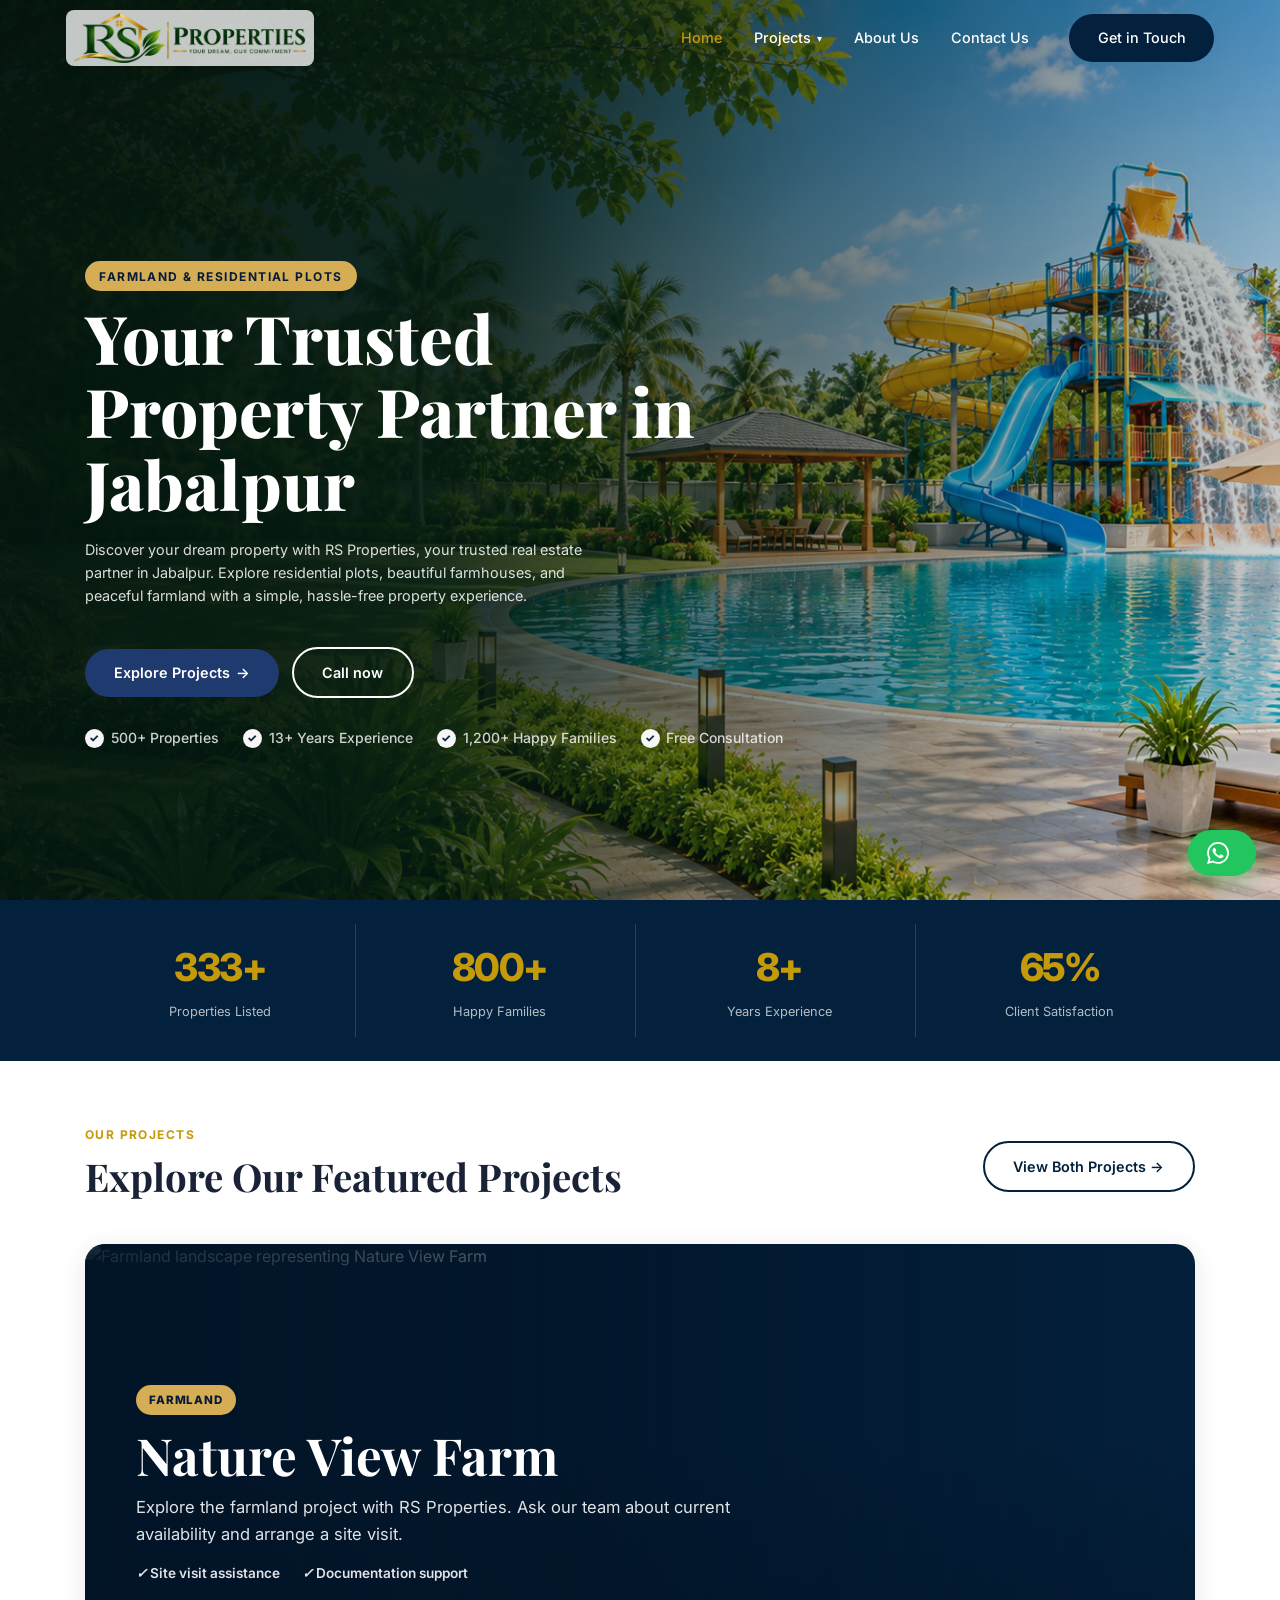
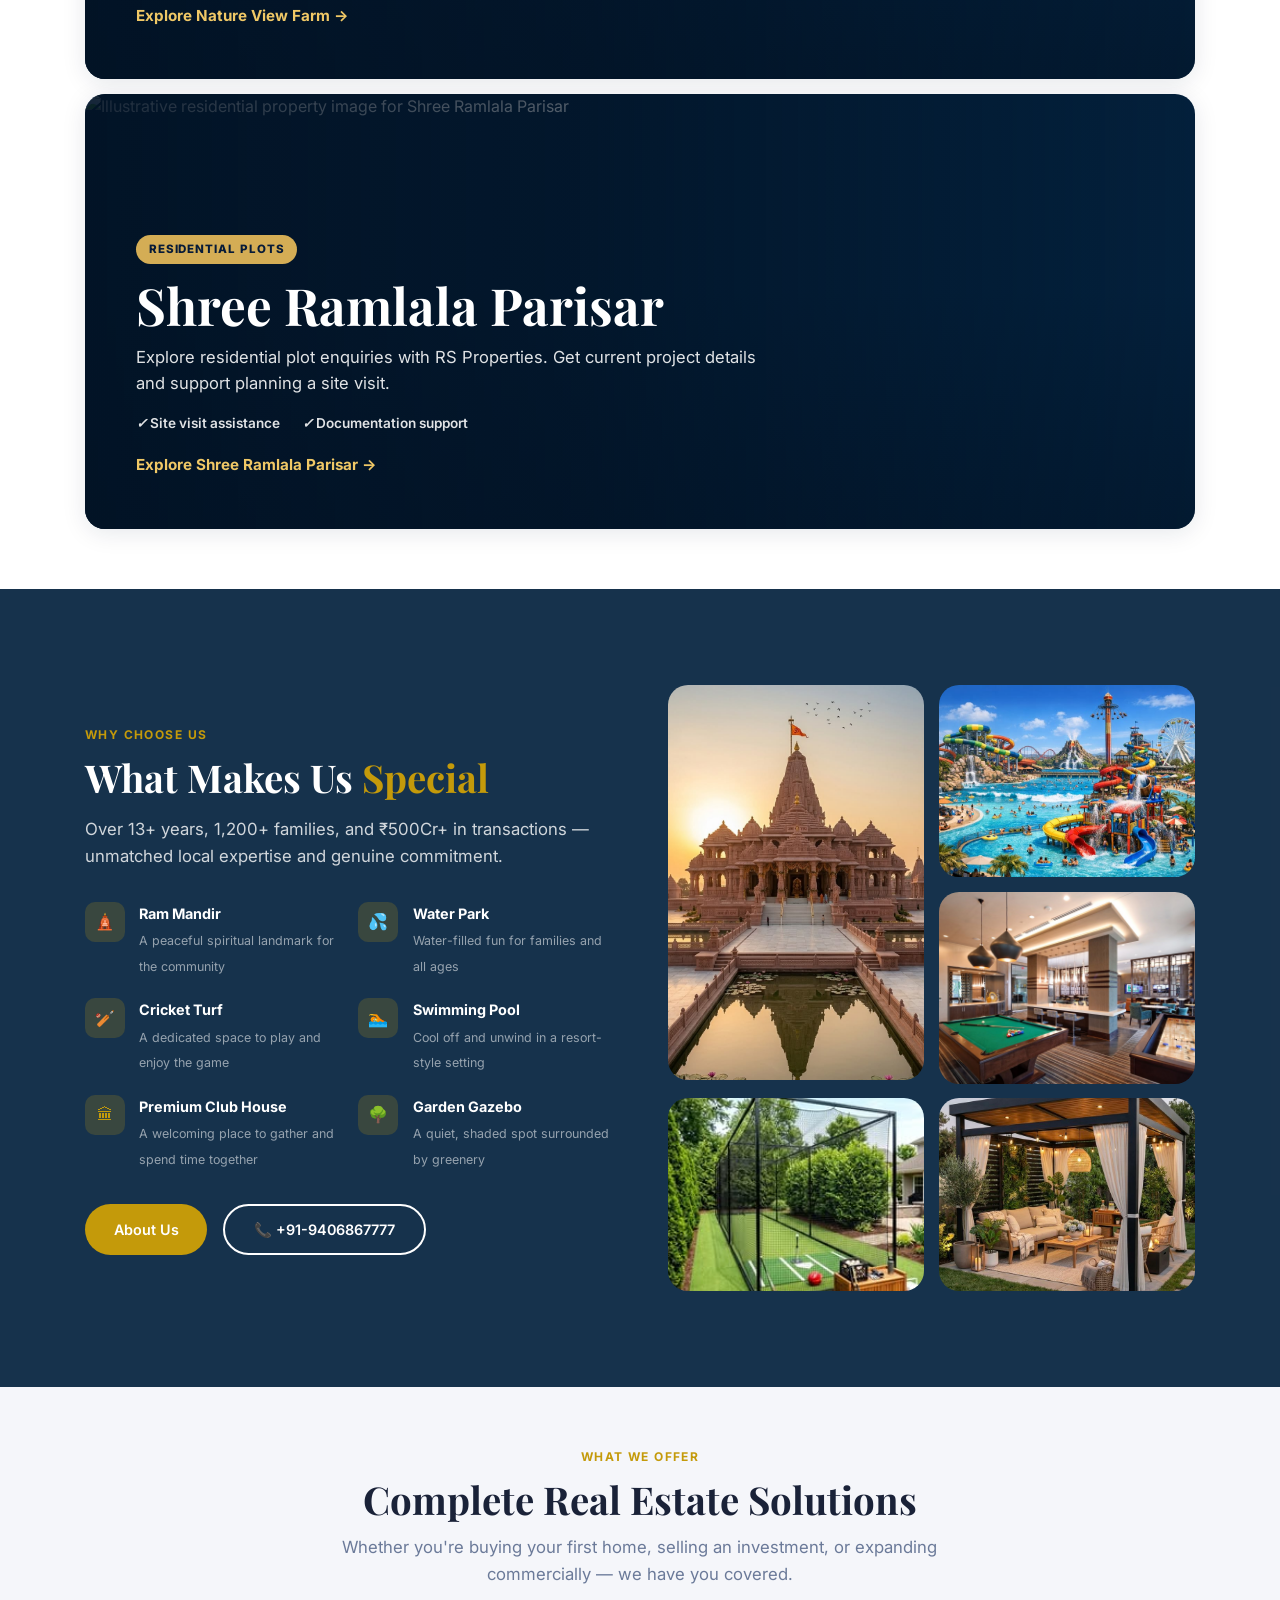
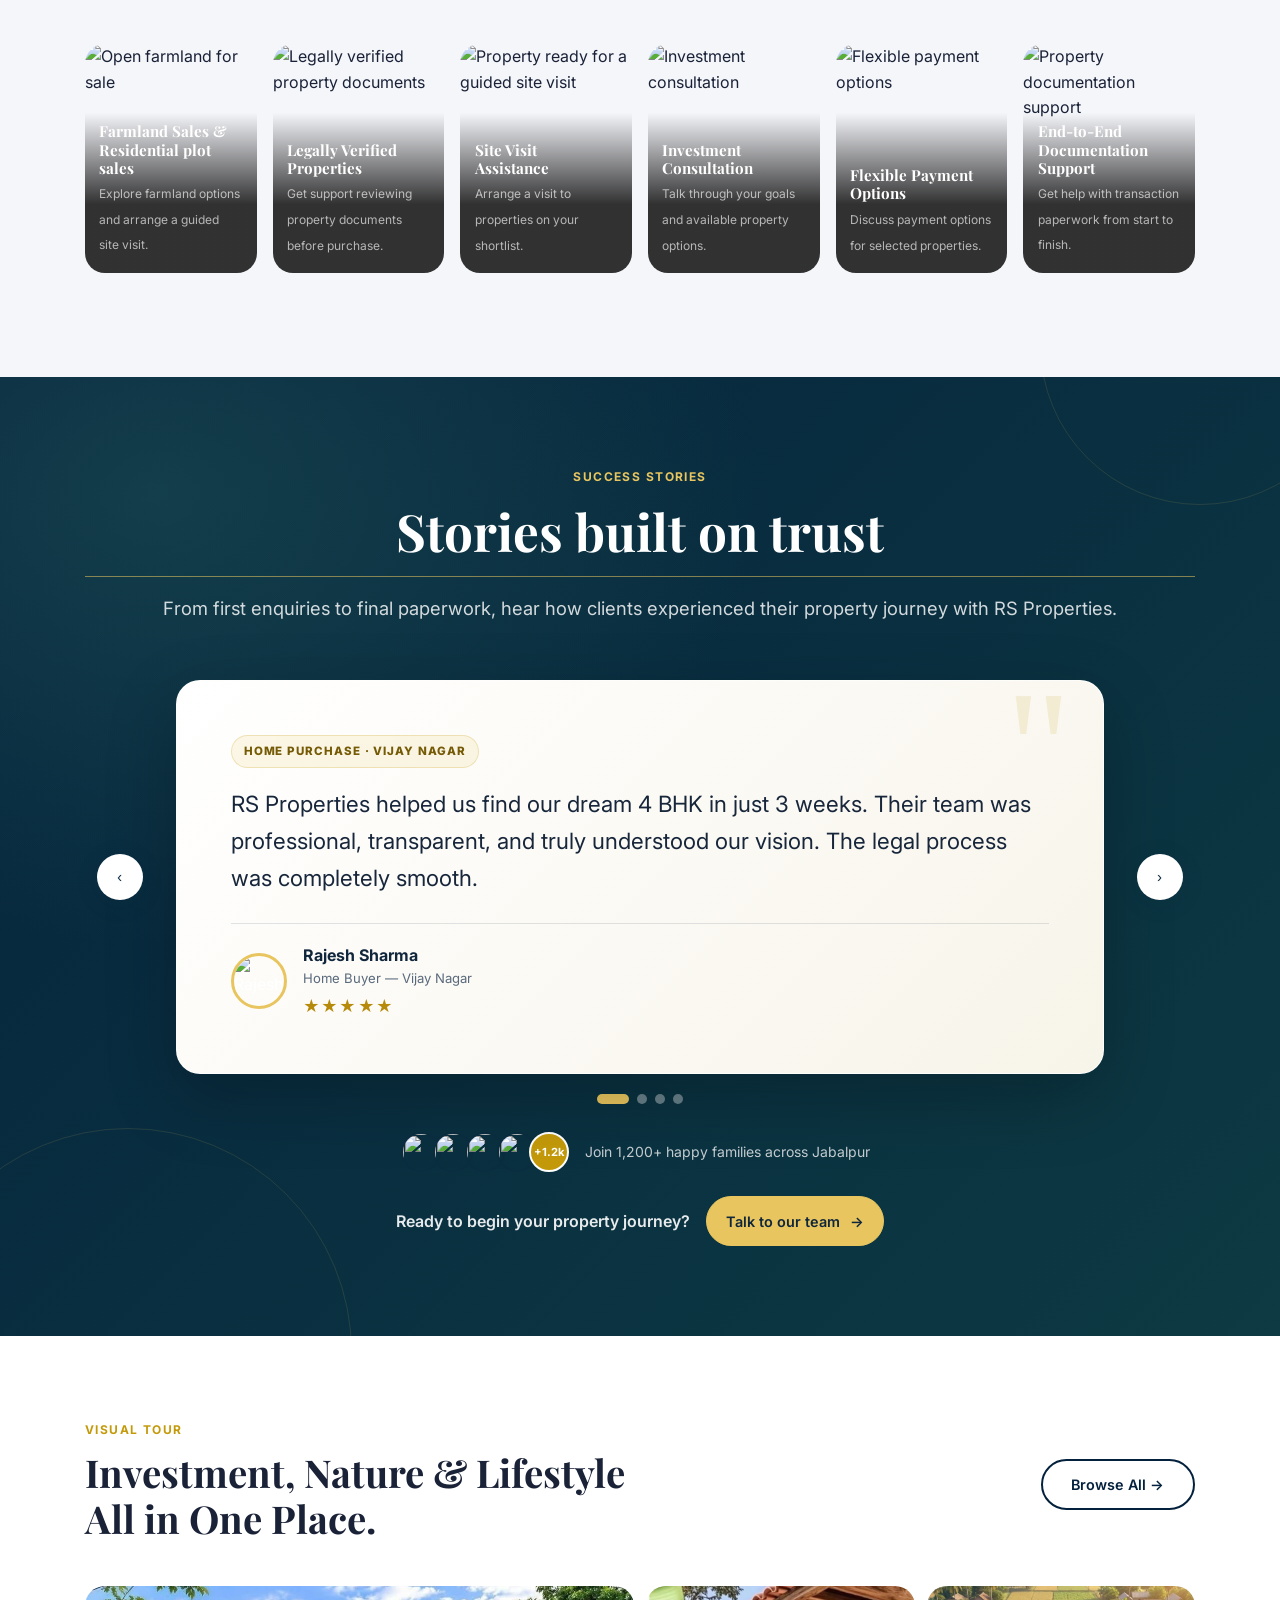
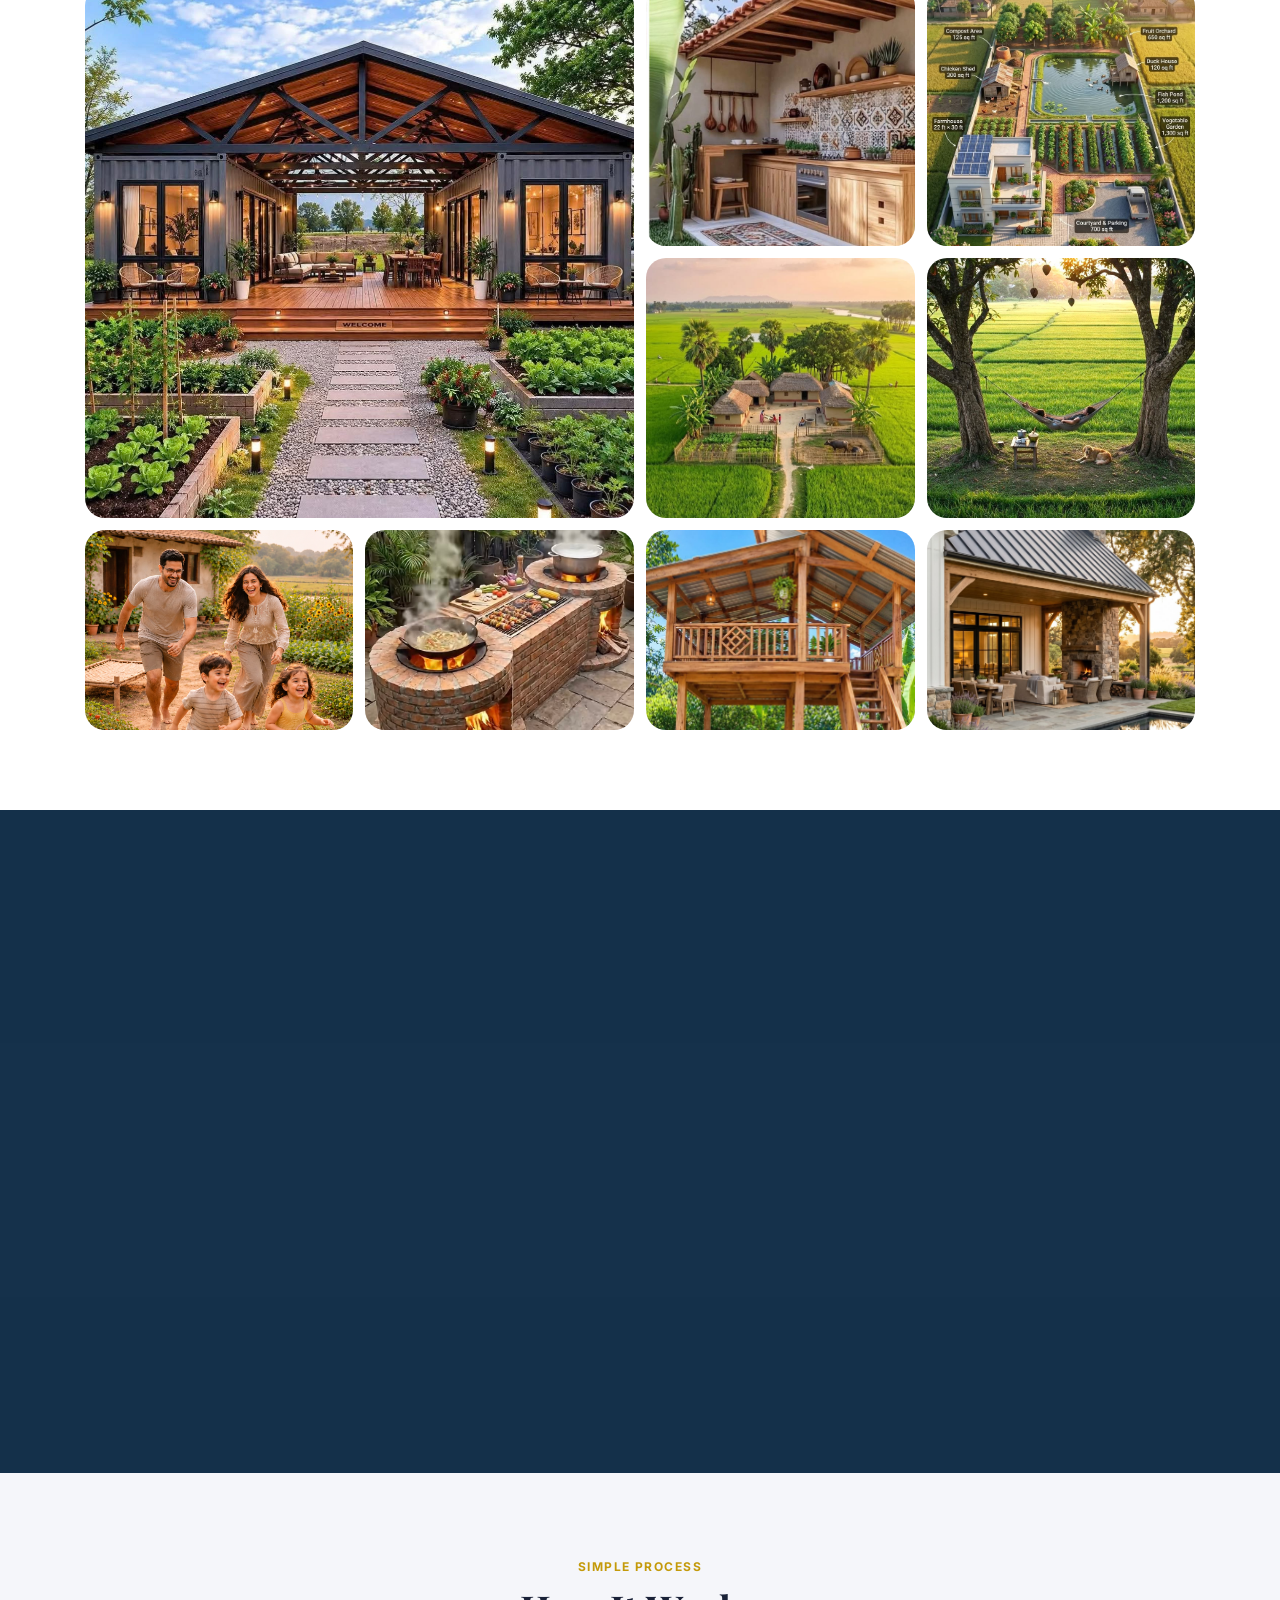
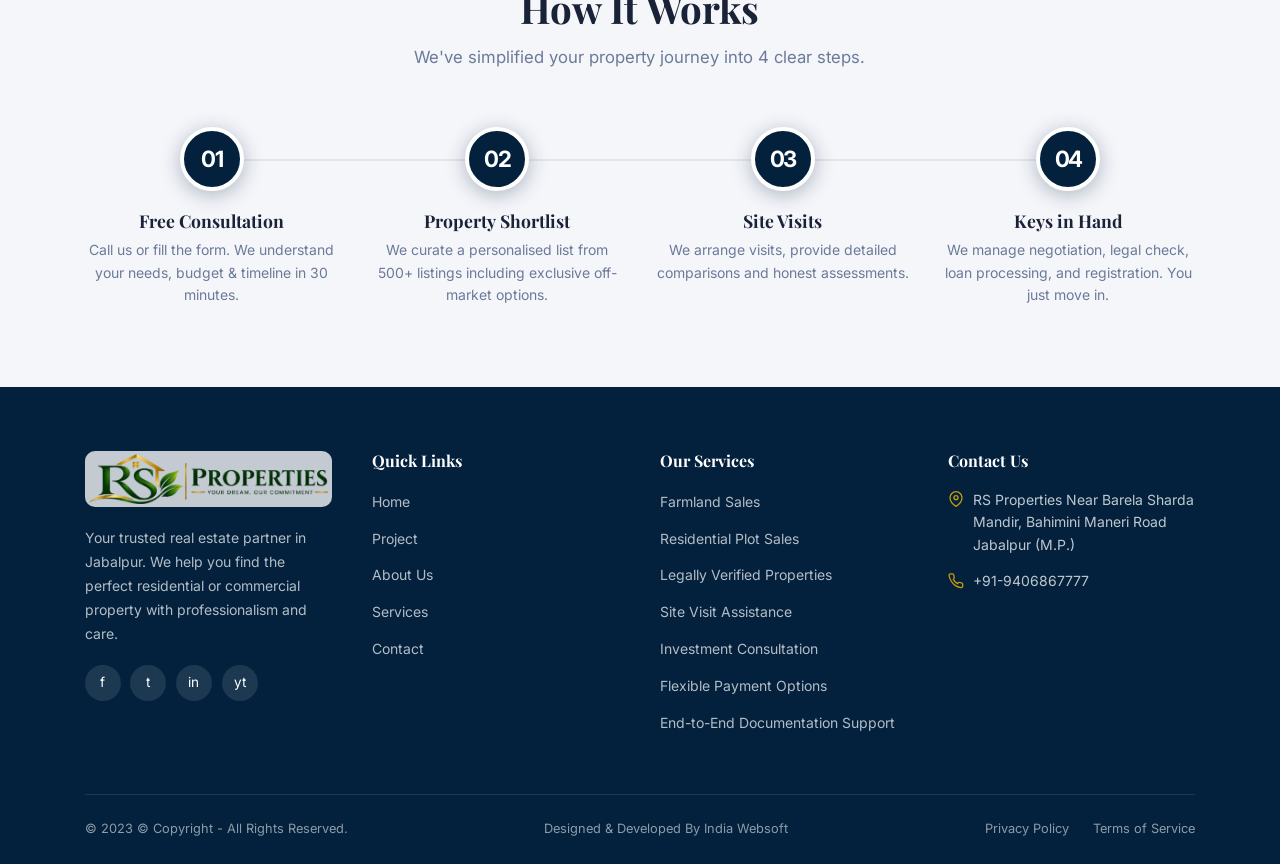
==== commit a9a95a65: "latest" ====
--- a/index.html
+++ b/index.html
@@ -13,7 +13,7 @@
 <!-- NAVBAR -->
 <nav class="navbar transparent">
   <div class="container nav-inner">
-    <a href="index.html" class="nav-logo"><img src="images/logo.png" alt="RS Properties"/></a>
+    <a href="index.html" class="nav-logo"><img src="images/rs-properties-luxury-logo.png" alt="RS Properties"/></a>
     <div class="nav-links">
   <a href="index.html" class="active">Home</a>
   <details class="nav-dropdown">
@@ -48,43 +48,42 @@
 
 <!-- HERO -->
 <section class="hero" aria-label="Hero">
-  <div class="hero-media">
-    <video class="hero-video" autoplay muted loop playsinline aria-label="Bronze horse statue">
-      <source src="media/bronze-horse-statue.mp4" type="video/mp4"/>
-    </video>
+  <div class="hero-media" aria-label="Real estate and lifestyle photos">
+    <div class="hero-slides" aria-hidden="true">
+      <div class="hero-slide active" style="background-image:url('images/waterparklatest.png')" aria-hidden="false"></div>
+      <div class="hero-slide" style="background-image:url('images/family-farm-garden.png')" aria-hidden="true"></div>
+   <div class="hero-slide" style="background-image:url('images/swimmingpool.png')" aria-hidden="true"></div>
+        <div class="hero-slide" style="background-image:url('images/cricketturf.png')" aria-hidden="true"></div>
+        <div class="hero-slide" style="background-image:url('images/gazebo.png')" aria-hidden="true"></div>
+      <!-- <div class="hero-slide" style="background-image:url('images/waterpark\ \(2\).jpg')" aria-hidden="true"></div>
+             
+
+      <div class="hero-slide" style="background-image:url('images/hero-farmland-crops.jpg')" aria-hidden="true"></div>-->
+    </div>
     <div class="hero-overlay"></div>
   </div>
-  <div class="hero-content">
+  <div class="hero-dots" role="group" aria-label="Choose hero image">
+    <button class="hero-dot active" type="button" aria-label="Show country home"></button>
+    <button class="hero-dot" type="button" aria-label="Show farmhouse clubhouse"></button>
+    <button class="hero-dot" type="button" aria-label="Show family garden"></button>
+    <button class="hero-dot" type="button" aria-label="Show swimming pool"></button>
+    <button class="hero-dot" type="button" aria-label="Show quiet farmland"></button>
+    <button class="hero-dot" type="button" aria-label="Show countryside farmland"></button>
+    <button class="hero-dot" type="button" aria-label="Show crop fields at sunset"></button>
+  </div>  <div class="hero-content">
     <div class="container">
       <span class="hero-tag">Farmland &amp; Residential Plots</span>
-      <h1 class="hero-title"><!-- One Team, <br/>Big Dream—-->Your Trusted <br/> Property Partner in Jabalpur</h1>
-      <p class="hero-sub">Buying, Selling, or Renting – We Make Real Estate Simple.</p>
-      <div class="search-panel" style="margin-top:2.2rem">
-        <div class="search-tabs" role="tablist" aria-label="Choose a project">
-          <button class="search-tab active" type="button" role="tab" aria-selected="true" data-project="nature-view-farm">Nature View Farm</button>
-          <button class="search-tab" type="button" role="tab" aria-selected="false" data-project="shree-ramlala-parisar">Shree Ramlala Parisar</button>
-        </div>
-        <div class="search-inputs">
-          <div class="search-field">
-            <span class="icon" aria-hidden="true">&#127968;</span>
-            <input id="hero-project-type" type="text" value="Farmland" aria-label="Project Type" readonly/>
-          </div>
-          <div class="search-field">
-            <span class="icon" aria-hidden="true">&#128221;</span>
-            <select id="hero-interest" aria-label="What would you like to do?">
-              <option value="details">View Project Details</option>
-              <option value="site-visit">Arrange a Site Visit</option>
-              <option value="availability">Ask About Availability</option>
-              <option value="investment">Investment Consultation</option>
-            </select>
-          </div>
-          <button class="search-btn" id="hero-search" type="button">&#128269; Search</button>
-        </div>
-      </div>      <div class="hero-trust">
-        <span>&#10003; 500+ Properties</span>
-        <span>&#10003; 13+ Years Experience</span>
-        <span>&#10003; 1,200+ Happy Families</span>
-        <span>&#10003; Free Consultation</span>
+      <h1 class="hero-title"><!-- One Team, <br/>Big Dream—-->Your Trusted <br/><span class="hero-title-accent">Property Partner</span> <span class="hero-title-tail">in Jabalpur</span></h1>
+      <p class="hero-sub">Discover your dream property with RS Properties, your trusted real estate partner in Jabalpur. Explore residential plots, beautiful farmhouses, and peaceful farmland with a simple, hassle-free property experience.</p>
+      <div class="hero-actions">
+        <a class="btn btn-primary" href="nature-view-farm.html">Explore Projects <span aria-hidden="true">&#8594;</span></a>
+        <a class="btn btn-outline-white" href="tel:+919406867777">Call now</a>
+      </div>
+      <div class="hero-trust">
+        <span><i class="trust-check" aria-hidden="true">&#10003;</i> 500+ Properties</span>
+        <span><i class="trust-check" aria-hidden="true">&#10003;</i> 13+ Years Experience</span>
+        <span><i class="trust-check" aria-hidden="true">&#10003;</i> 1,200+ Happy Families</span>
+        <span><i class="trust-check" aria-hidden="true">&#10003;</i> Free Consultation</span>
       </div>
     </div>
   </div>
@@ -120,7 +119,7 @@
             <span class="project-feature-label">Farmland</span>
             <h3>Nature View Farm</h3>
             <p>Explore the farmland project with RS Properties. Ask our team about current availability and arrange a site visit.</p>
-            <div class="project-feature-points"><span>&#10003; Site visit assistance</span><span>&#10003; Documentation support</span></div>
+            <div class="project-feature-points"><span><i class="trust-check" aria-hidden="true">&#10003;</i> Site visit assistance</span><span><i class="trust-check" aria-hidden="true">&#10003;</i> Documentation support</span></div>
             <span class="project-feature-cta">Explore Nature View Farm &rarr;</span>
           </div>
         </div>
@@ -132,7 +131,7 @@
             <span class="project-feature-label">Residential Plots</span>
             <h3>Shree Ramlala Parisar</h3>
             <p>Explore residential plot enquiries with RS Properties. Get current project details and support planning a site visit.</p>
-            <div class="project-feature-points"><span>&#10003; Site visit assistance</span><span>&#10003; Documentation support</span></div>
+            <div class="project-feature-points"><span><i class="trust-check" aria-hidden="true">&#10003;</i> Site visit assistance</span><span><i class="trust-check" aria-hidden="true">&#10003;</i> Documentation support</span></div>
             <span class="project-feature-cta">Explore Shree Ramlala Parisar &rarr;</span>
           </div>
         </div>
@@ -318,7 +317,7 @@
         <a href="contact.html" class="btn btn-secondary btn-lg">Book Free Consultation</a>
         <a href="tel:+919406867777" class="btn btn-outline-white btn-lg">&#128222; +91-9406867777</a>
       </div>
-      <div class="cta-trust"><span>&#10003; No Obligation</span><span>&#10003; Response in 2 Hours</span><span>&#10003; Expert Advice</span></div>
+      <div class="cta-trust"><span><i class="trust-check" aria-hidden="true">&#10003;</i> No Obligation</span><span><i class="trust-check" aria-hidden="true">&#10003;</i> Response in 2 Hours</span><span><i class="trust-check" aria-hidden="true">&#10003;</i> Expert Advice</span></div>
     </div>
     <div class="newsletter-card animate">
       <h3>Property Alerts</h3>
@@ -357,7 +356,7 @@
   <div class="container">
     <div class="footer-grid">
       <div>
-        <div class="footer-logo"><img src="images/logo.png" alt="Logo"/></div>
+        <div class="footer-logo"><img src="images/rs-properties-luxury-logo.png" alt="RS Properties — Your Dream, Our Commitment"/></div>
         <p class="footer-desc">Your trusted real estate partner in Jabalpur. We help you find the perfect residential or commercial property with professionalism and care.</p>
         <div class="footer-social"><a href="#" class="social-btn">f</a><a href="#" class="social-btn">t</a><a href="#" class="social-btn">in</a><a href="#" class="social-btn">yt</a></div>
       </div>
--- a/css/style.css
+++ b/css/style.css
@@ -121,19 +121,19 @@
 }
 /* ── LOGO — Fixed for both states ── */
 .nav-logo {
-  display: flex; align-items: center;
+  display: inline-flex; align-items: center; background: rgba(255,255,255,.76); padding: 0 8px; border-radius: 8px; box-shadow: 0 2px 14px rgba(0,0,0,.12);
 }
 .nav-logo img {
-  width: 56px; height: 56px; object-fit: cover; border-radius: 50%;
+  display: block; width: 232px; height: 56px; object-fit: contain; border-radius: 0;
   transition: filter .3s;
 }
 
 /* Keep the circular badge crisp above both video and page content. */
 .navbar.transparent .nav-logo {
-  background: none;
-  padding: 0;
-  border-radius: 50%;
-  box-shadow: 0 2px 14px rgba(0,0,0,.3);
+  background: rgba(255,255,255,.76);
+  padding: 0 8px;
+  border-radius: 8px;
+  box-shadow: 0 2px 14px rgba(0,0,0,.12);
 }
 .navbar.transparent .nav-logo img {
   filter: none;
@@ -141,9 +141,10 @@
 
 /* Scrolled state: logo shows naturally, no background needed */
 .navbar.scrolled .nav-logo {
-  background: none;
-  padding: 0;
-  box-shadow: none;
+  background: rgba(255,255,255,.76);
+  padding: 0 8px;
+  border-radius: 8px;
+  box-shadow: 0 2px 14px rgba(0,0,0,.1);
 }
 .navbar.scrolled .nav-logo img {
   filter: none;
@@ -155,7 +156,7 @@
 @media(min-width:900px){ .nav-links { display: flex; } }
 @media(min-width:900px) and (max-width:1199px){
   .nav-inner { gap: .75rem; }
-  .nav-logo img { width: 46px; height: 46px; }
+  .nav-logo img { width: 180px; height: 44px; }
   .nav-links { display: flex; flex: 1; justify-content: flex-end; gap: clamp(.55rem, 1.1vw, .9rem); min-width: 0; }
   .nav-links a { font-size: .78rem; white-space: nowrap; }
   .nav-links .nav-cta { display: none; }
@@ -241,8 +242,8 @@
 }
 .hero-slide.active { opacity: 1; }
 .hero-overlay {
-  position: absolute; inset: 0;
-  background: linear-gradient(105deg, rgba(3,14,32,.82) 0%, rgba(4,22,48,.58) 55%, rgba(4,22,48,.18) 100%);
+  position: absolute; z-index: 2; inset: 0;
+  background: linear-gradient(105deg, rgba(3,20,14,.96) 0%, rgba(4,26,18,.84) 36%, rgba(4,26,18,.38) 67%, rgba(4,26,18,.08) 100%);
 }
 
 .hero-content {
@@ -250,6 +251,15 @@
   padding-top: 5rem;
 }
 
+@media(max-width:1199px) {
+  .hero { height:auto; min-height:720px; flex-direction:column; align-items:stretch; padding:7rem 0 3.5rem; }
+  .hero-content { padding-top:0; }
+}
+@media(min-width:1200px) {
+    .hero-content .container { margin-left:3.5vw; margin-right:auto; width:93%; max-width:none; padding-right:2rem; }
+  .hero-title { max-width:660px; font-size:clamp(2.8rem,4.1vw,4rem); line-height:1.08; }
+  .hero .hero-overlay { background:linear-gradient(105deg, rgba(3,20,14,.97) 0%, rgba(4,26,18,.91) 37%, rgba(4,26,18,.57) 56%, rgba(4,26,18,.1) 100%); }
+}
 .hero-tag {
   display: inline-block;
   background: var(--secondary);
@@ -257,7 +267,7 @@
   letter-spacing: .12em; text-transform: uppercase;
   padding: .35rem .9rem; border-radius: 50px; margin-bottom: .62rem; margin-top: 1.92rem;
 }
-.hero .hero-tag { background: #d4ad55; color: #071b38; }
+.hero-tag { background: #d4ad55; color: #071b38; }
 .hero .search-tab.active { background: #d4ad55; color: #071b38; }
 .hero .search-btn { background: #d4ad55; color: #071b38; }
 .hero .search-btn:hover { background: #e2c274; }
@@ -268,7 +278,7 @@
   font-size: clamp(2.4rem, 5.5vw, 4.2rem);
 }
 .hero-sub {
-  color: rgba(255,255,255,.85); font-size: 1.1rem; max-width: 520px; margin-bottom: 2.5rem;
+  color: rgba(255,255,255,.85); font-size: 0.9rem; max-width: 520px; margin-bottom: 2.5rem;
 }
 
 /* Search Panel */
@@ -315,9 +325,16 @@
 }
 .search-btn:hover { background: var(--primary-dark); }
 
+.hero-actions { display: flex; flex-wrap: wrap; align-items: center; gap: .8rem; margin-top: 1.5rem; }
+.hero-actions .btn { min-height: 48px; }
+@media(max-width:640px) {
+  .hero-actions { gap: .6rem; margin-top: 1rem; }
+  .hero-actions .btn { min-height: 44px; padding: .7rem 1rem; }
+}
 /* Hero trust bar */
 .hero-trust { display: flex; flex-wrap: wrap; gap: 1.5rem; margin-top: 1.8rem; }
-.hero-trust span { color: rgba(255,255,255,.8); font-size: .875rem; font-weight: 500; }
+.hero-trust span { display: inline-flex; align-items: center; gap: .42rem; color: rgba(255,255,255,.8); font-size: .875rem; font-weight: 500; }
+.hero-trust .trust-check { display: inline-grid; flex: 0 0 1.2rem; place-items: center; width: 1.2rem; height: 1.2rem; border-radius: 50%; background: rgba(255,255,255,.96); color: #0b2a42; font-size: .7rem; font-style: normal; font-weight: 800; line-height: 1; }
 
 /* Hero controls */
 .hero-arrows { position: absolute; top: 50%; transform: translateY(-50%); z-index: 20; width: 100%; display: flex; justify-content: space-between; padding: 0 1rem; pointer-events: none; }
@@ -336,7 +353,7 @@
 }
 .hero-dot {
   width: 10px; height: 10px; border-radius: 5px;
-  background: rgba(255,255,255,.45); transition: all .3s; cursor: pointer;
+  background: rgba(255,255,255,.45); transition: all .3s; cursor: pointer; border: 0; padding: 0;
 }
 .hero-dot.active { width: 32px; background: var(--secondary); }
 
@@ -1070,7 +1087,8 @@
   grid-template-columns:repeat(auto-fit, minmax(200px, 1fr));
   margin-bottom:3rem;
 }
-.footer-logo img { width:64px; height:64px; object-fit:cover; border-radius:50%; margin-bottom:1.2rem; }
+.footer-logo { display:inline-flex; align-items:center; background:rgba(255,255,255,.76); padding:3px 4px; border-radius:10px; margin-bottom:1.2rem; }
+.footer-logo img { display:block; width:min(100%, 248px); height:auto; max-height:60px; object-fit:contain; border-radius:0; }
 .footer-desc { color:rgba(255,255,255,.7); font-size:.875rem; line-height:1.7; margin-bottom:1.2rem; }
 .footer-social { display:flex; gap:.6rem; }
 .social-btn {
@@ -1188,8 +1206,8 @@
   .navbar,
   .navbar.scrolled { height: 76px; padding: 0; }
   .nav-inner { gap: 1rem; }
-  .nav-logo img { width: 46px; height: 46px; }
-  .navbar.transparent .nav-logo { padding: 0; }
+  .nav-logo img { width: 180px; height: 44px; }
+  .navbar.transparent .nav-logo { padding: 0 6px; }
 
   .mobile-menu {
     padding: 5rem 1.5rem 2rem;
@@ -1305,31 +1323,83 @@
     padding: .85rem 1.1rem;
   }
 
-  .nav-logo img { width: 42px; height: 42px; }
+  .nav-logo img { width: min(42vw, 160px); height: 38px; }
   .nav-toggle { padding: .5rem; }
 
   .hero {
-    min-height: auto;
-    padding: 6.5rem 0 4.75rem;
+    min-height: 630px;
+    height: auto;
+    padding: 6rem 0 2.25rem;
     align-items: flex-start;
   }
 
+  .hero-slide {
+    background-size: cover;
+    background-position: center;
+    background-repeat: no-repeat;
+    background-color: transparent;
+  }
+
   .hero-tag {
-    font-size: .68rem;
-    line-height: 1.3;
-    margin-bottom: 1rem;
+    font-size: .61rem;
+    line-height: 1.25;
+    padding: .28rem .68rem;
+    margin: .35rem 0 .55rem;
   }
 
   .hero-title {
-    font-size: clamp(2rem, 10vw, 2.65rem);
-    margin-bottom: 1rem;
+    font-size: clamp(1.68rem, 8.2vw, 2.2rem);
+    line-height: 1.06;
+    margin-bottom: .65rem;
   }
 
   .hero-sub {
-    font-size: .98rem;
-    margin-bottom: 1.4rem;
-  }
-
+    font-size: .64rem;
+    line-height: 1.42;
+    margin-bottom: .8rem;
+  }
+
+  .hero-actions {
+    display: grid;
+    grid-template-columns: minmax(0, 1fr) minmax(0, 1.38fr);
+    gap: .45rem;
+    margin-top: .7rem;
+  }
+
+  .hero-actions .btn {
+    width: 100%;
+    min-width: 0;
+    min-height: 40px;
+    padding: .52rem .35rem;
+    font-size: clamp(.59rem, 2.45vw, .73rem);
+    line-height: 1.1;
+    white-space: nowrap;
+    gap: .2rem;
+  }
+
+  .hero-trust {
+    display: grid;
+    grid-template-columns: repeat(2, minmax(0, 1fr));
+    gap: .4rem .55rem;
+    margin-top: .9rem;
+  }
+
+  .hero-trust span {
+    min-width: 0;
+    padding-left: .08rem;
+    font-size: clamp(.62rem, 2.4vw, .72rem);
+    line-height: 1.2;
+    white-space: nowrap;
+  }
+
+  .hero { justify-content: center; }
+  .hero-content { padding-top: 0; padding-bottom: 0; transform: translateY(-.9rem); }  /* Compact homepage hero copy and CTAs on phones */
+  .hero-title { font-size: clamp(1.52rem, 7.4vw, 1.95rem); line-height: 1.04; margin-bottom: .5rem; }
+  .hero-sub { font-size: .94rem; line-height: 1.45; margin-bottom: .85rem; }
+  .hero-actions { gap: .35rem; margin-top: .55rem; }
+  .hero-actions .btn { min-height: 35px; padding: .4rem .25rem; font-size: clamp(.54rem, 2.2vw, .66rem); }
+  .hero-trust { gap: .32rem .45rem; margin-top: .7rem; }
+  .hero-trust span { font-size: clamp(.58rem, 2.2vw, .67rem); }
   .search-panel {
     width: 100%;
     max-width: 440px;
@@ -1365,10 +1435,19 @@
   .search-btn { height: 38px; font-size: .8rem; }
   .search-btn { padding-inline: 1rem; }
 
-  .hero-trust span {
-    flex-basis: 100%;
-    padding-left: .15rem;
-  }
+  /* Fill the full mobile hero with the slide and scale the copy back up */
+  .hero-tag { font-size: .64rem; padding: .3rem .72rem; margin-top: -.2rem; margin-bottom: .65rem; }
+  .hero { min-height: 630px; }
+  .hero-slide { background-size: cover; background-position: center; background-color: transparent; }
+  .hero-title { font-size: clamp(2.25rem, 9vw, 2.55rem); line-height: 1.04; margin-bottom: .85rem; }
+  .hero-title-accent, .hero-title-tail { display: block; }
+  .hero-title-accent { color: #d4ad55; }
+  .hero-sub { font-size: .92rem; line-height: 1.42; margin-bottom: .85rem; }
+  .hero-actions { gap: .5rem; margin-top: .8rem; }
+  .hero-actions .btn { min-height: 42px; padding: .28rem .16rem; font-size: clamp(.7rem, 3vw, .84rem); }
+  .hero-actions .btn-outline-white { padding: .28rem .16rem; border-color: #fff; background: #fff; color: #0b2a42; }
+  .hero-actions .btn-outline-white:hover { background: #f1f4f7; color: #0b2a42; }
+  .hero-trust { gap: .95rem 1.4rem; margin-top: 1rem; }
 
   .hero-dots {
     display: flex;
@@ -1850,3 +1929,18 @@
 .service-planning-visual figcaption { padding: .55rem .85rem; color: rgba(255,255,255,.8); background: rgba(3,33,61,.9); font-size: .72rem; }
 @media(max-width:800px) { .service-planning-grid { grid-template-columns: 1fr; gap: 1.5rem; } .service-planning-visual { max-width: 640px; } }
 @media(max-width:640px) { .service-planning-copy .btn { width: 100%; justify-content: center; } }
+
+/* Homepage hero type scale for tablets only */
+@media (min-width: 641px) and (max-width: 1024px) {
+  .hero-title { font-size: clamp(2.8rem, 6.2vw, 3.8rem); line-height: 1.04; }
+  .hero-sub { font-size: .92rem; line-height: 1.45; }
+}
+/* Compact single-line statistics on phone screens */
+@media (max-width: 640px) {
+  .stats-grid { grid-template-columns: repeat(2, minmax(0, 1fr)); gap: 0; }
+  .stat-item { display: flex; align-items: baseline; justify-content: center; gap: .3rem; min-width: 0; padding: .65rem .12rem; border-right: 1px solid rgba(255,255,255,.15); border-bottom: 1px solid rgba(255,255,255,.15); white-space: nowrap; }
+  .stat-item:nth-child(2n) { border-right: 0; }
+  .stat-item:nth-last-child(-n+2) { border-bottom: 0; }
+  .stat-num { display: inline; font-size: clamp(.95rem, 4.4vw, 1.25rem); line-height: 1; letter-spacing: -.04em; }
+  .stat-label { font-size: clamp(.6rem, 2.65vw, .72rem); line-height: 1.1; margin: 0; }
+}
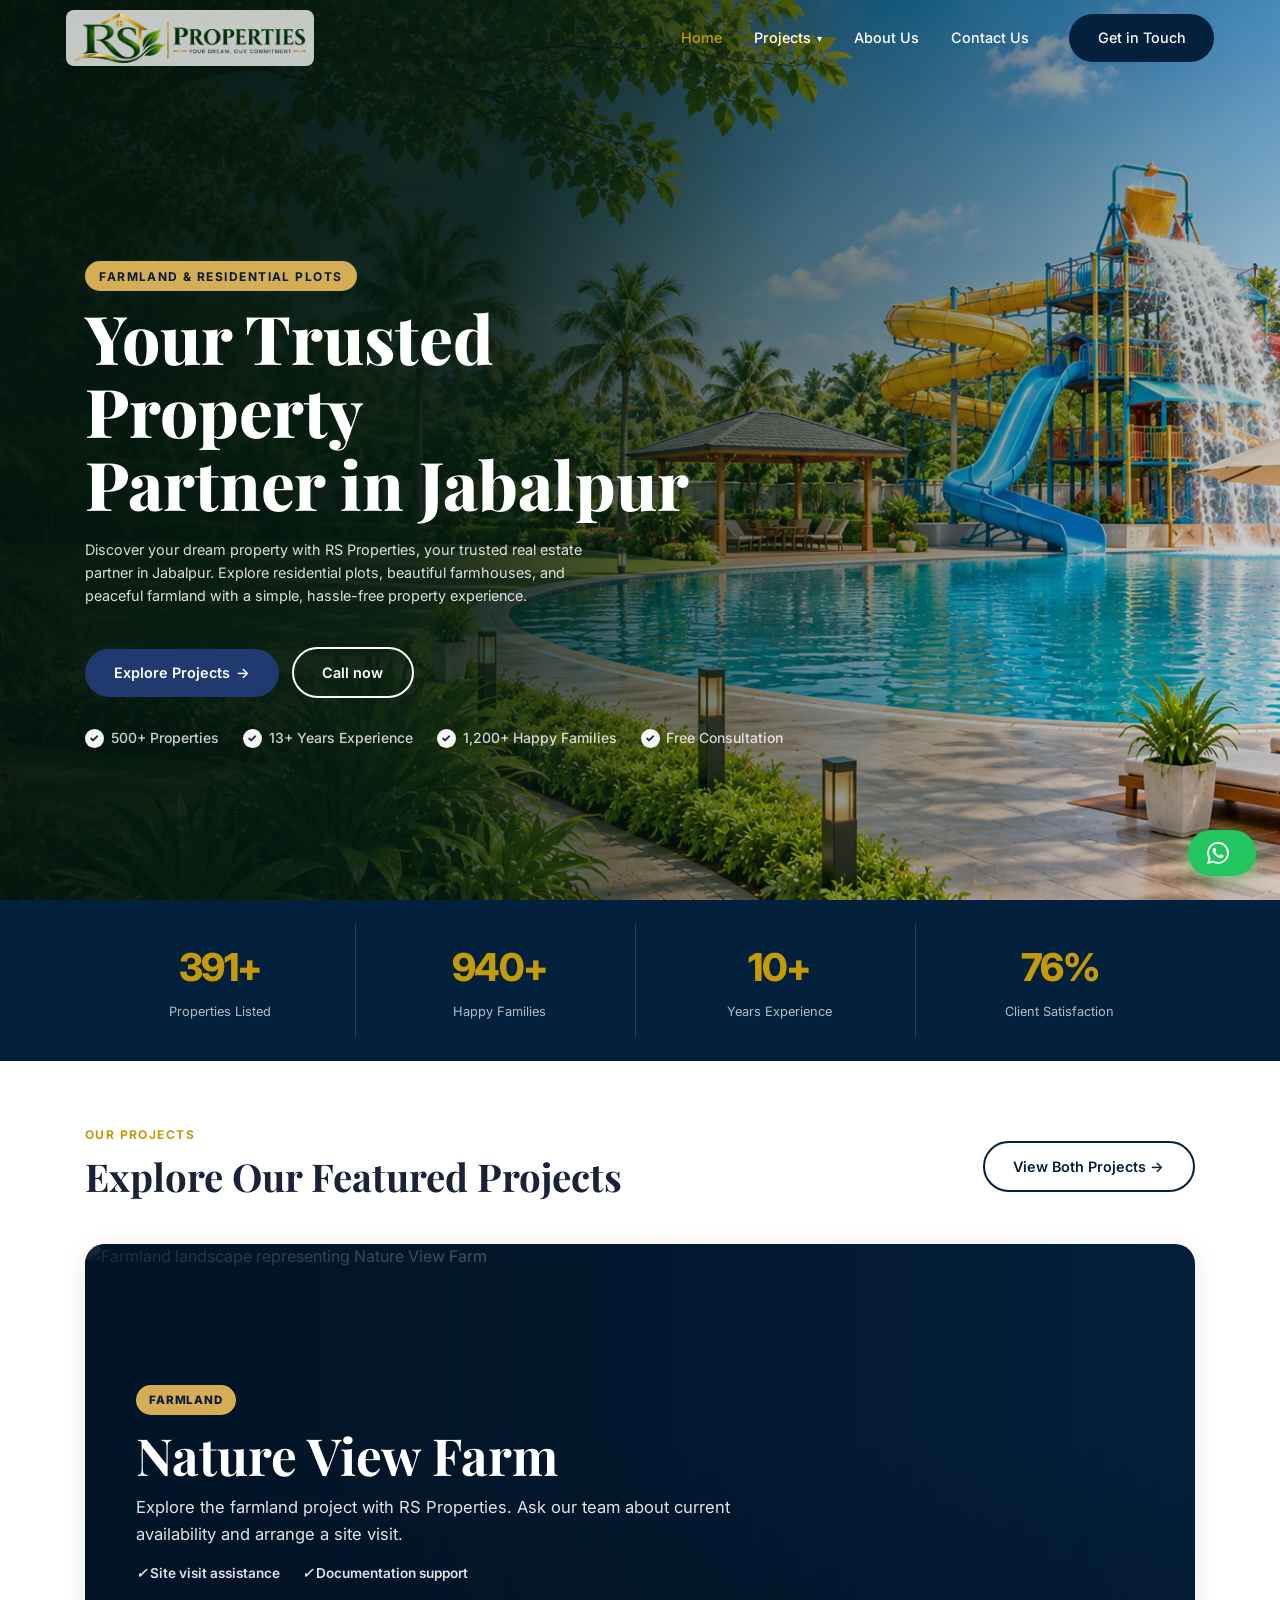
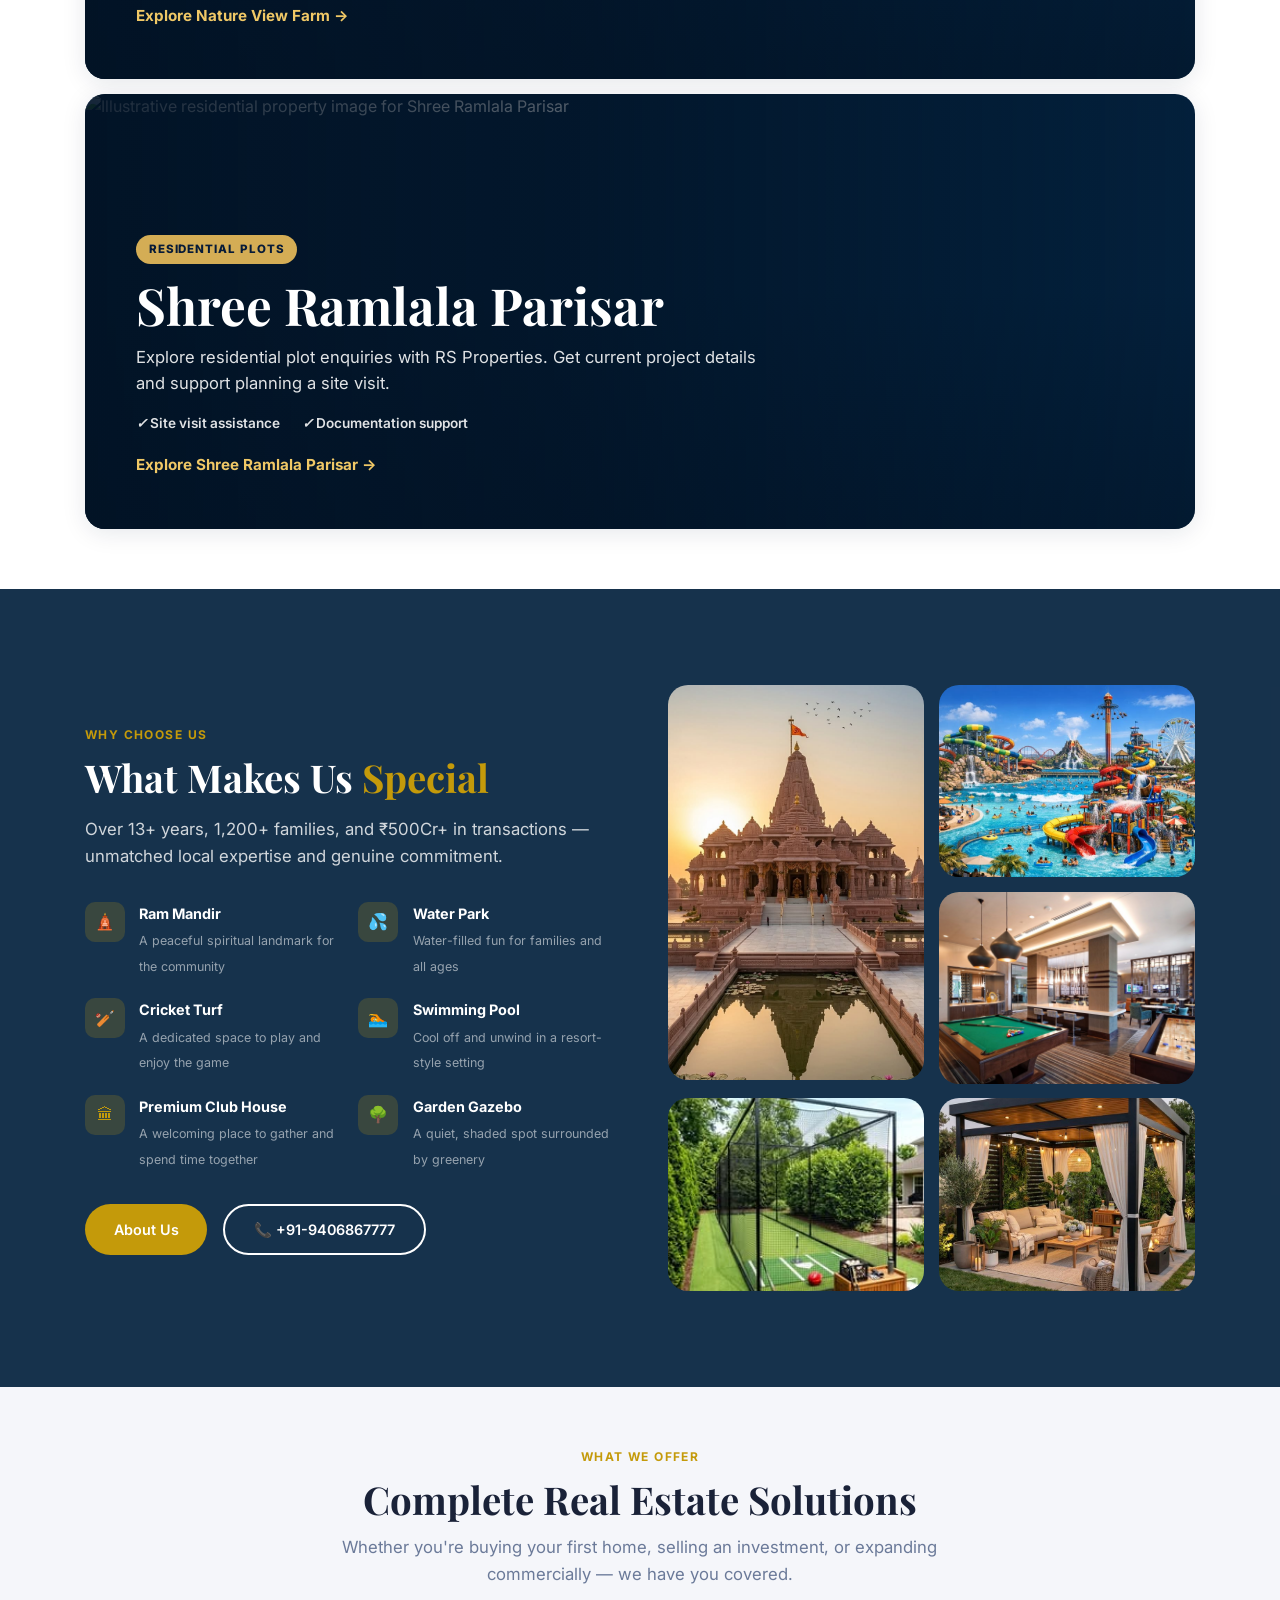
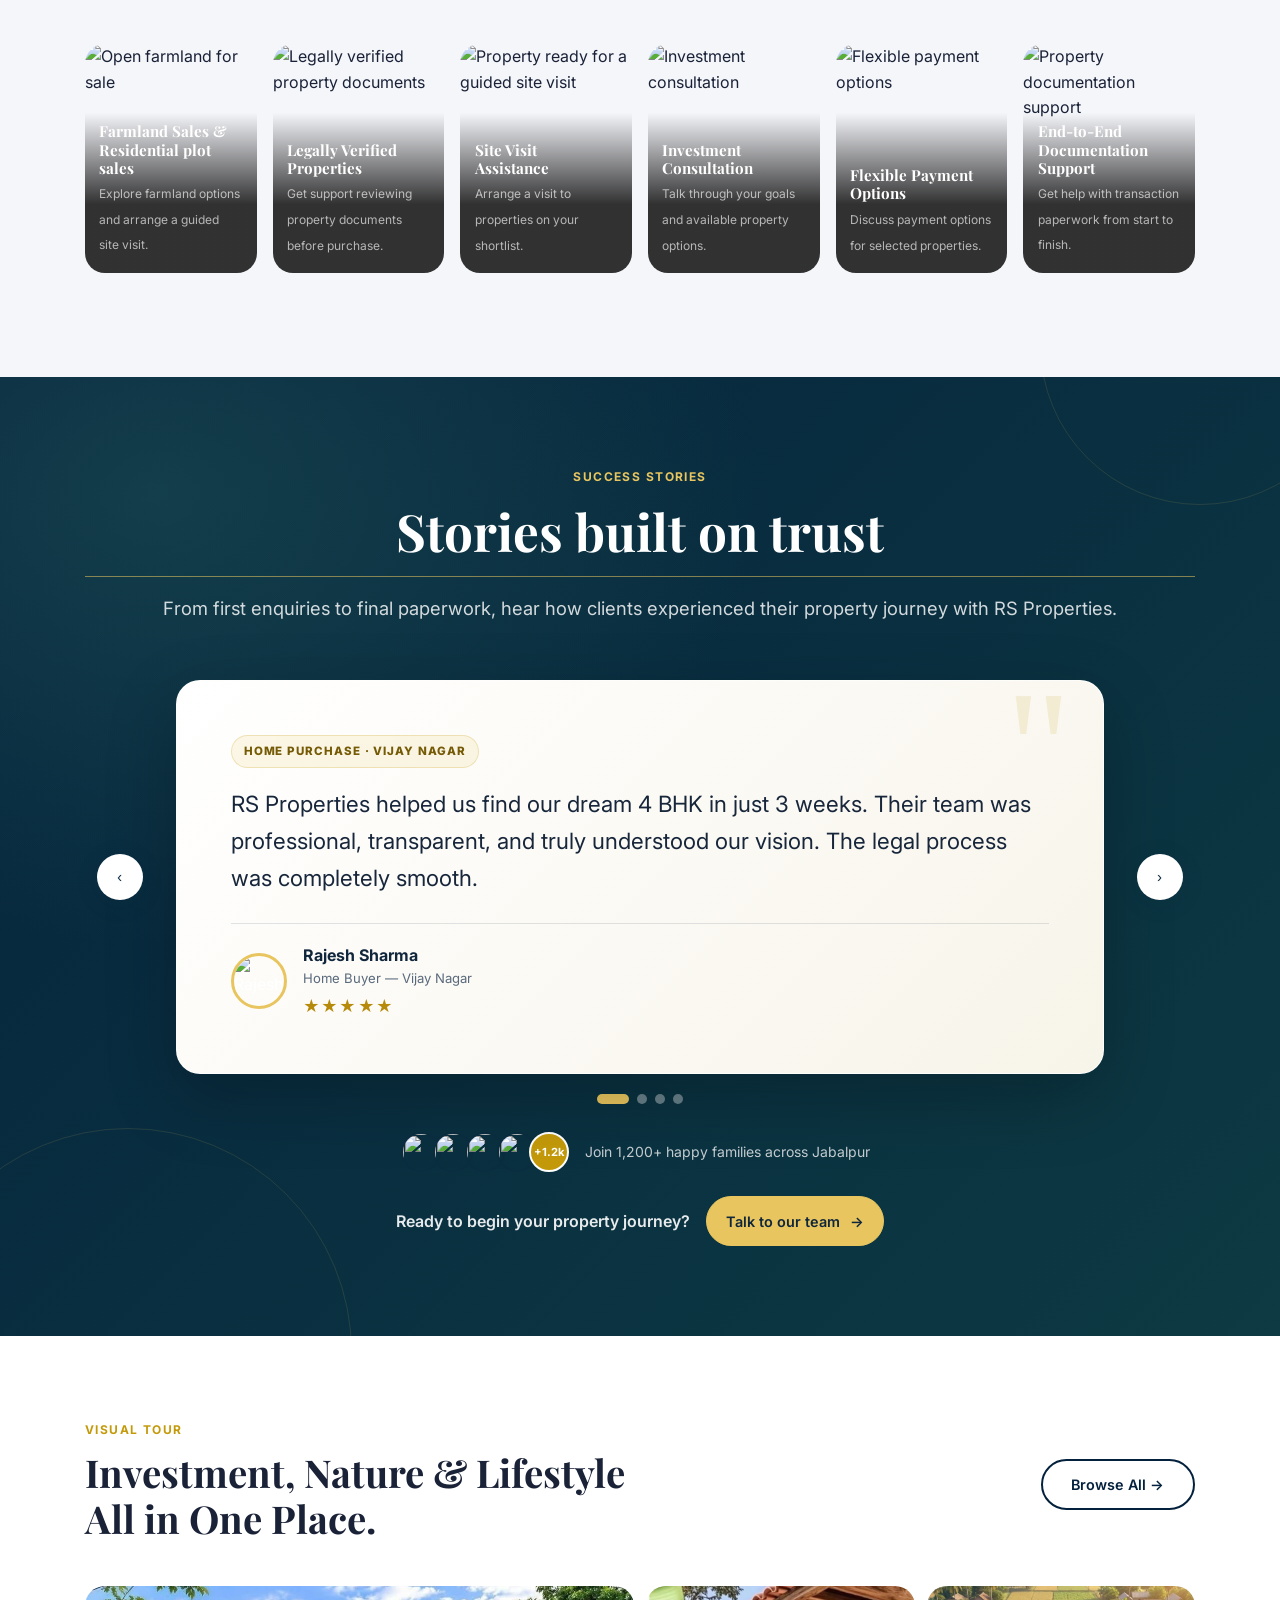
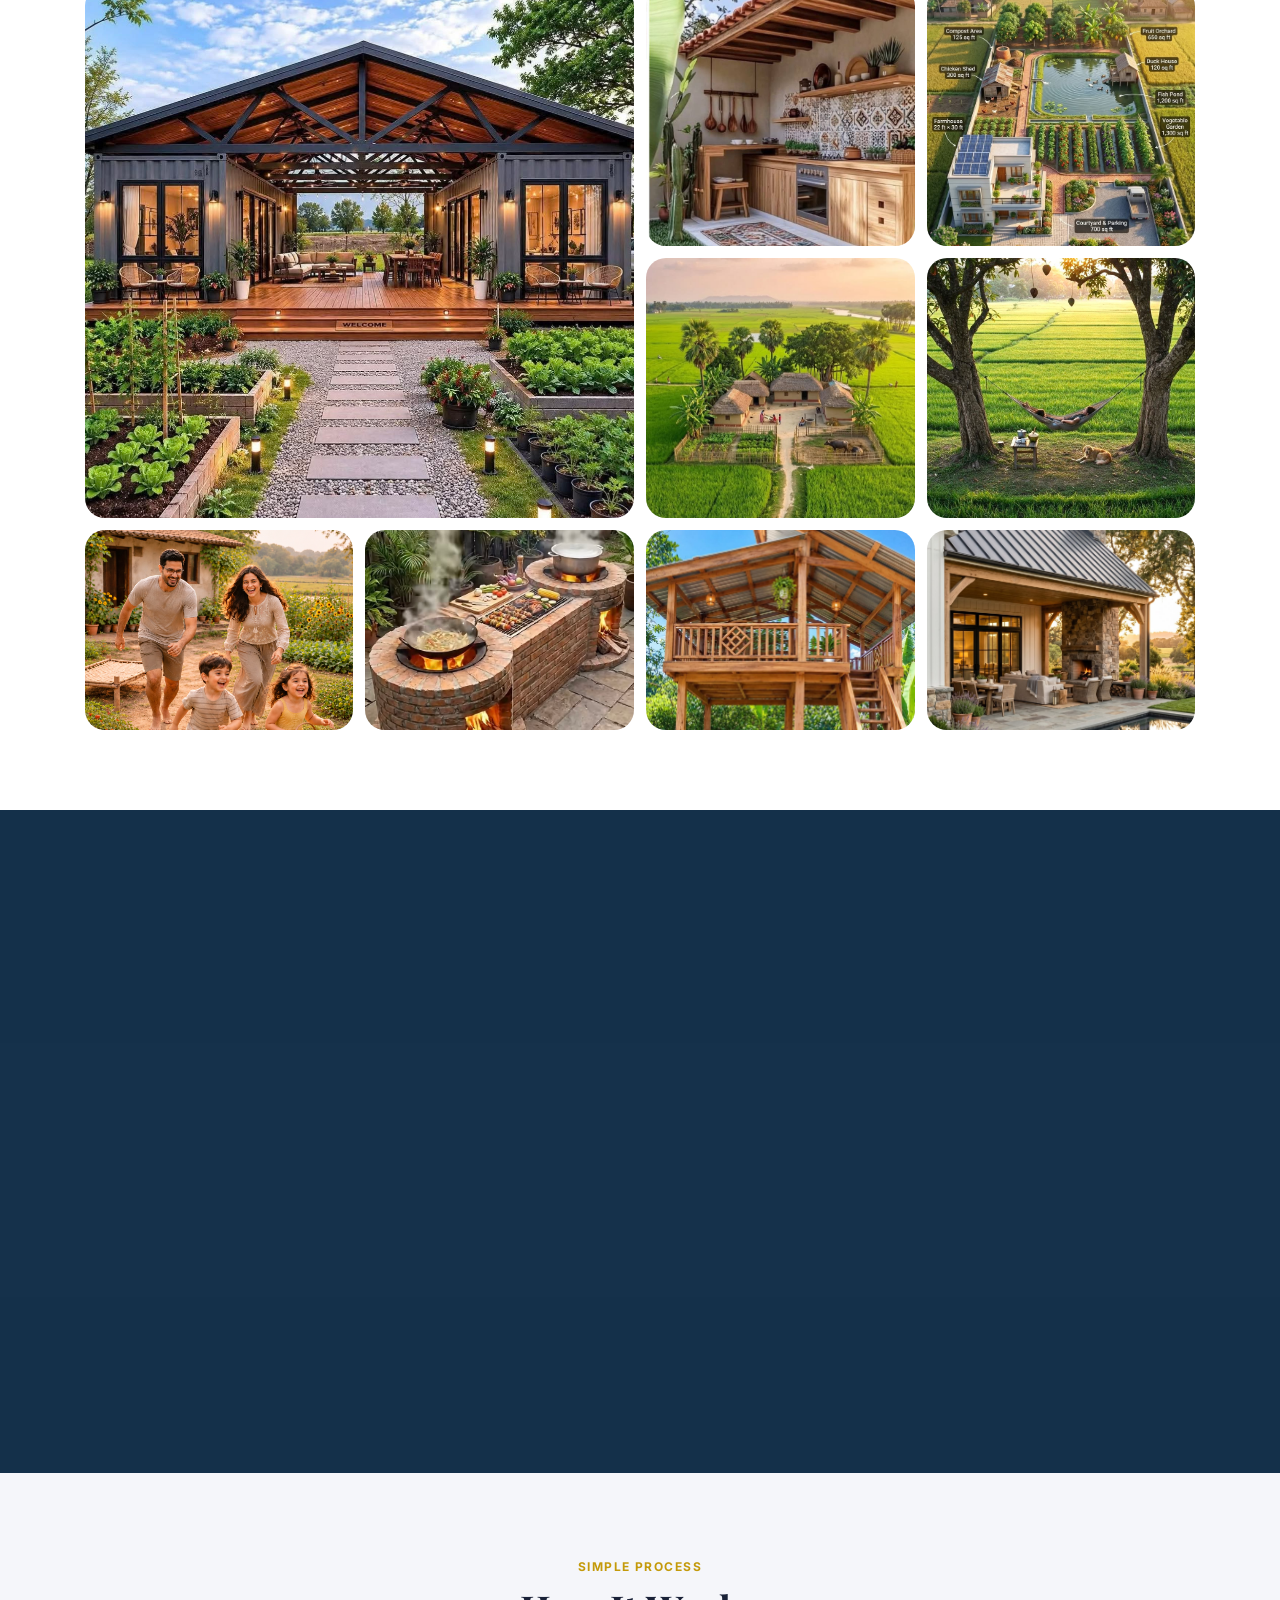
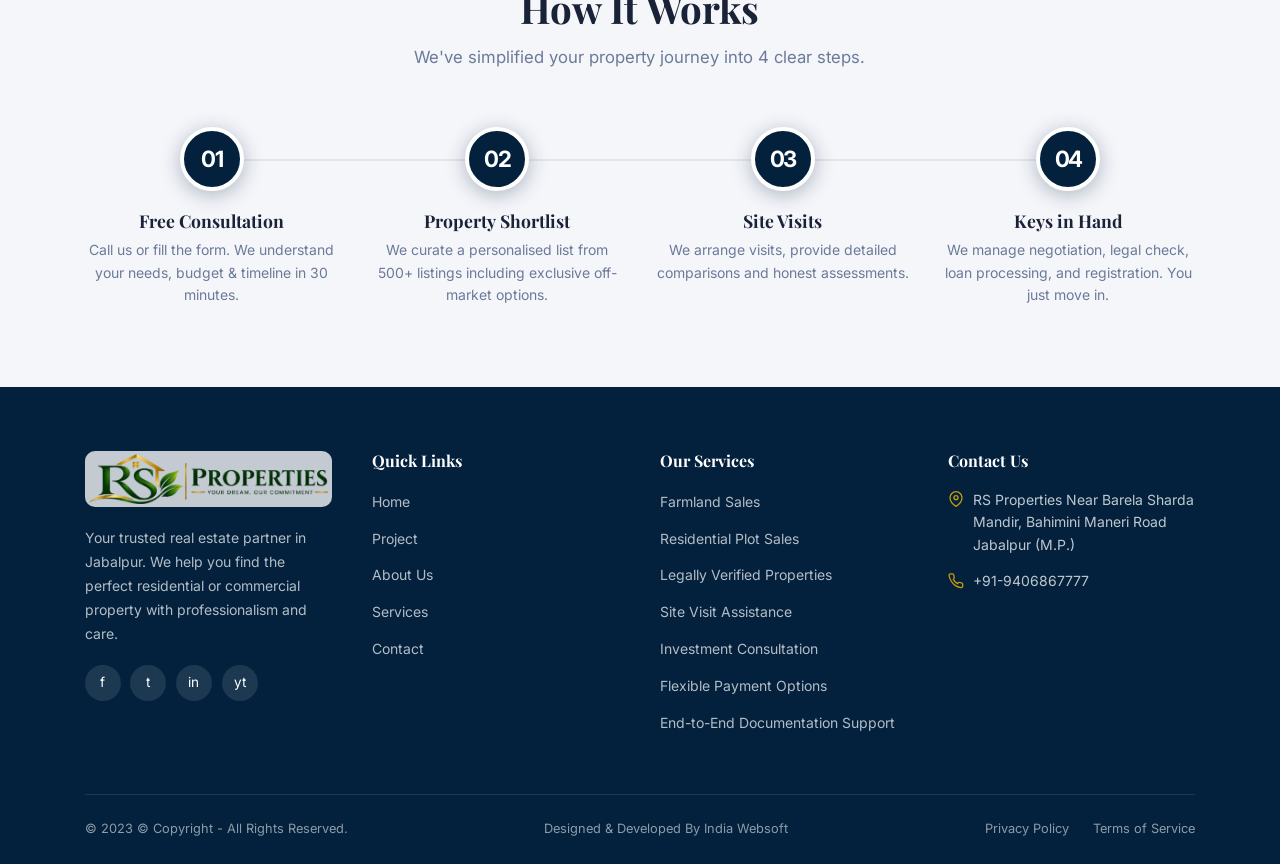
==== commit 3e5b9d23: "latest" ====
--- a/index.html
+++ b/index.html
@@ -73,7 +73,7 @@
   </div>  <div class="hero-content">
     <div class="container">
       <span class="hero-tag">Farmland &amp; Residential Plots</span>
-      <h1 class="hero-title"><!-- One Team, <br/>Big Dream—-->Your Trusted <br/><span class="hero-title-accent">Property Partner</span> <span class="hero-title-tail">in Jabalpur</span></h1>
+      <h1 class="hero-title"><!-- One Team, <br/>Big Dream—-->Your Trusted Property <br/><span class="hero-title-accent"> Partner in Jabalpur</span> <span class="hero-title-tail"></span></h1>
       <p class="hero-sub">Discover your dream property with RS Properties, your trusted real estate partner in Jabalpur. Explore residential plots, beautiful farmhouses, and peaceful farmland with a simple, hassle-free property experience.</p>
       <div class="hero-actions">
         <a class="btn btn-primary" href="nature-view-farm.html">Explore Projects <span aria-hidden="true">&#8594;</span></a>
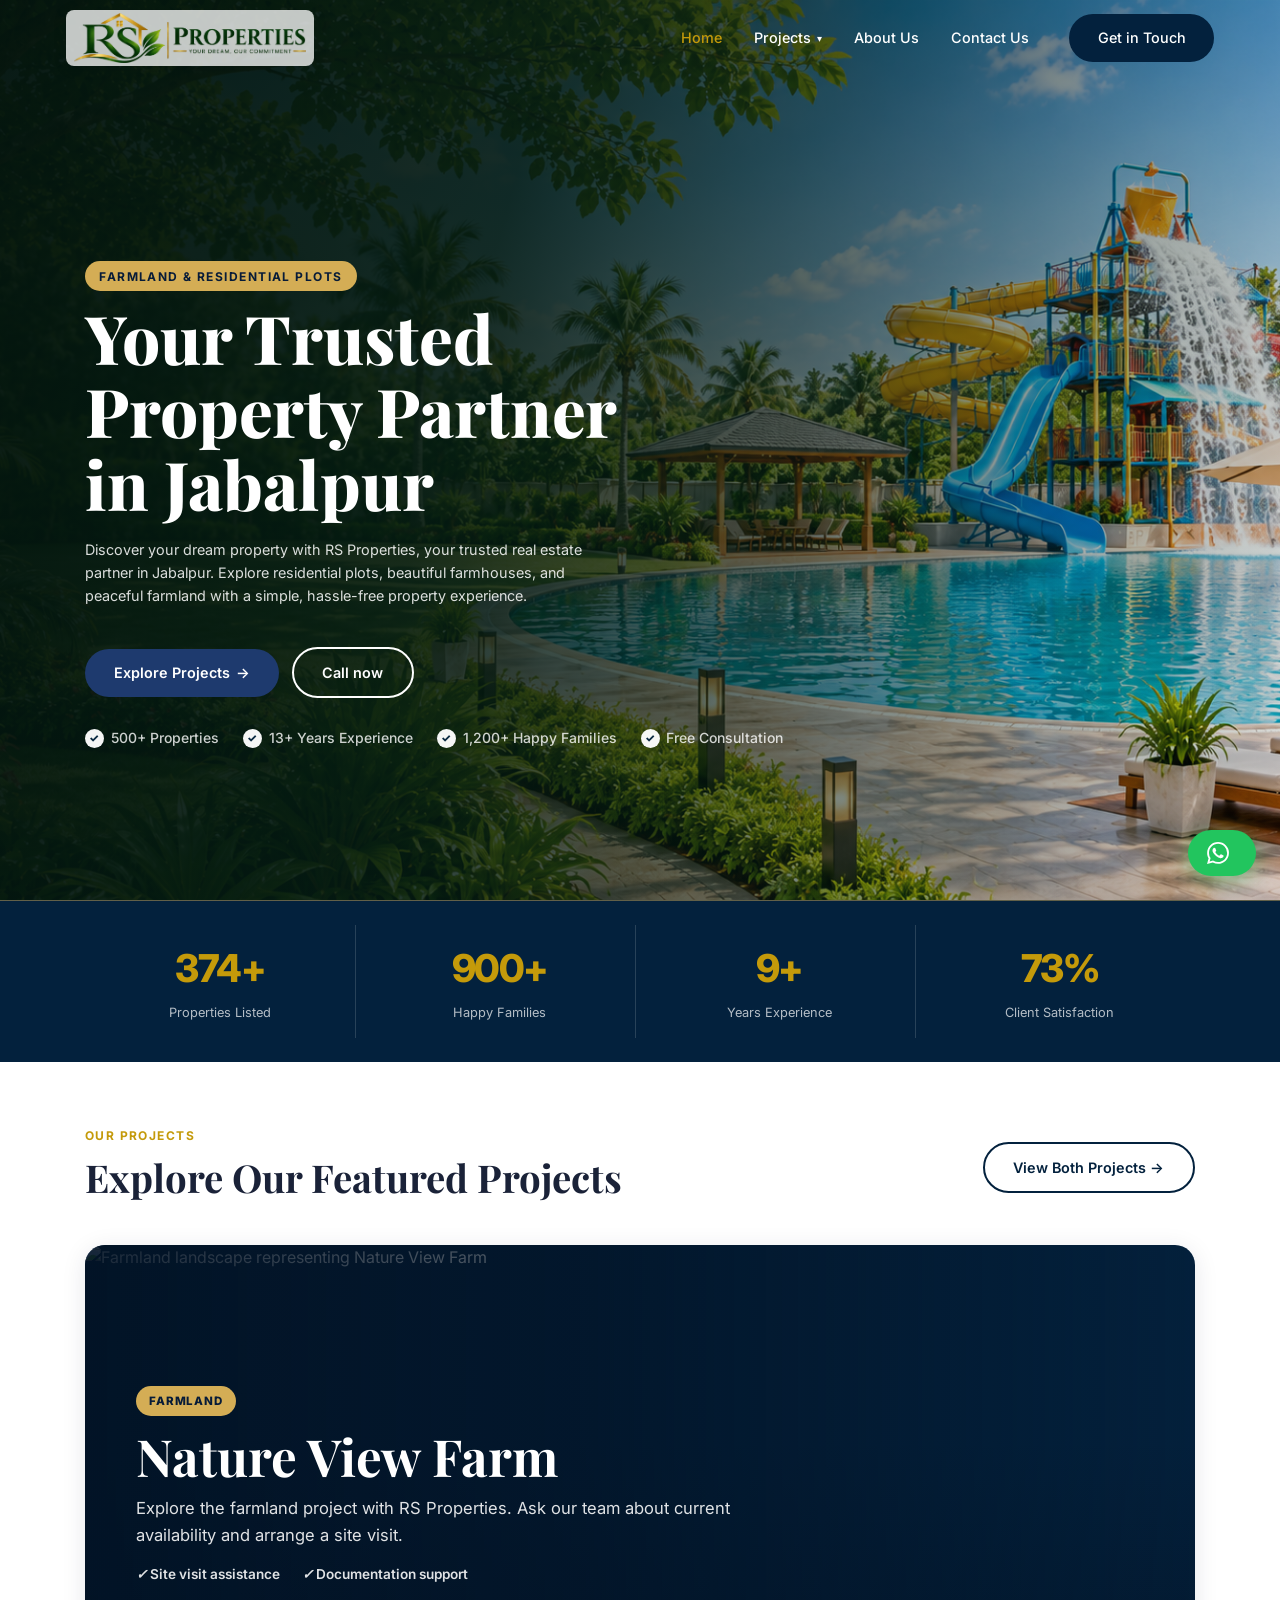
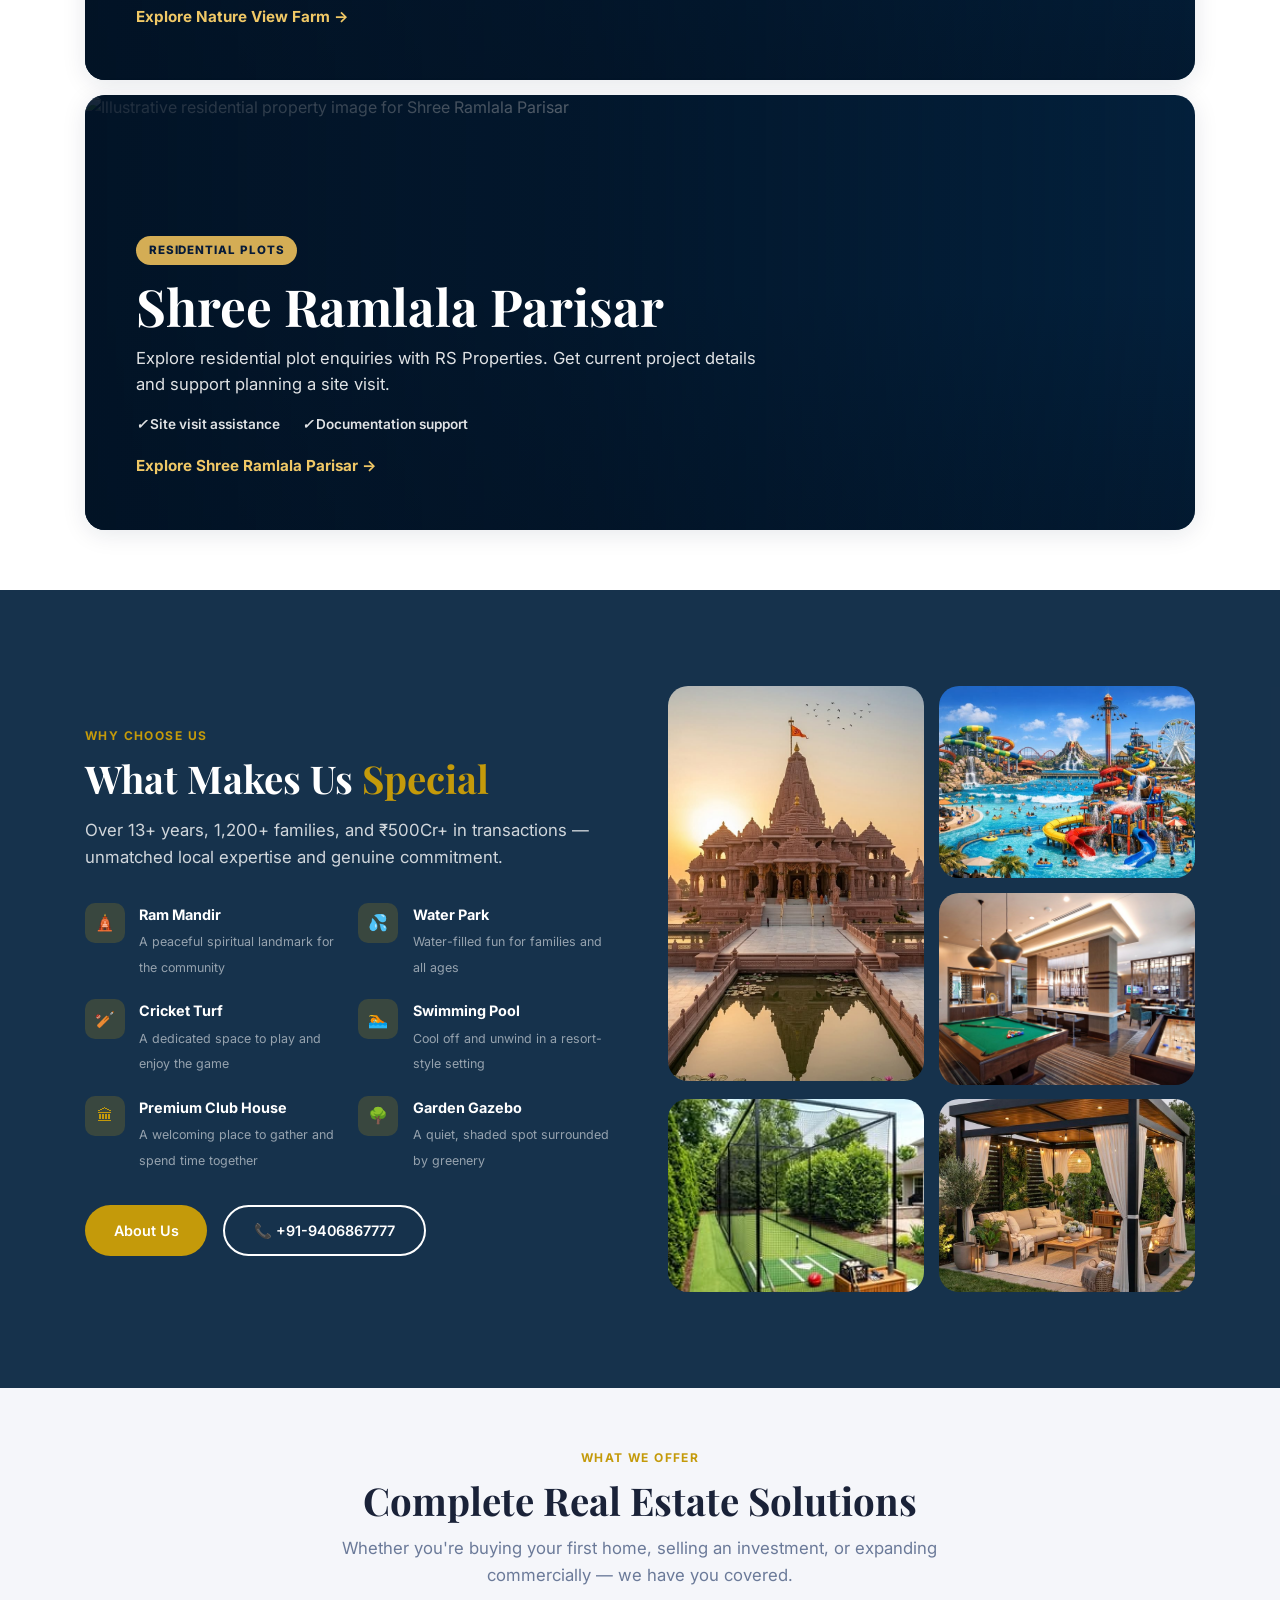
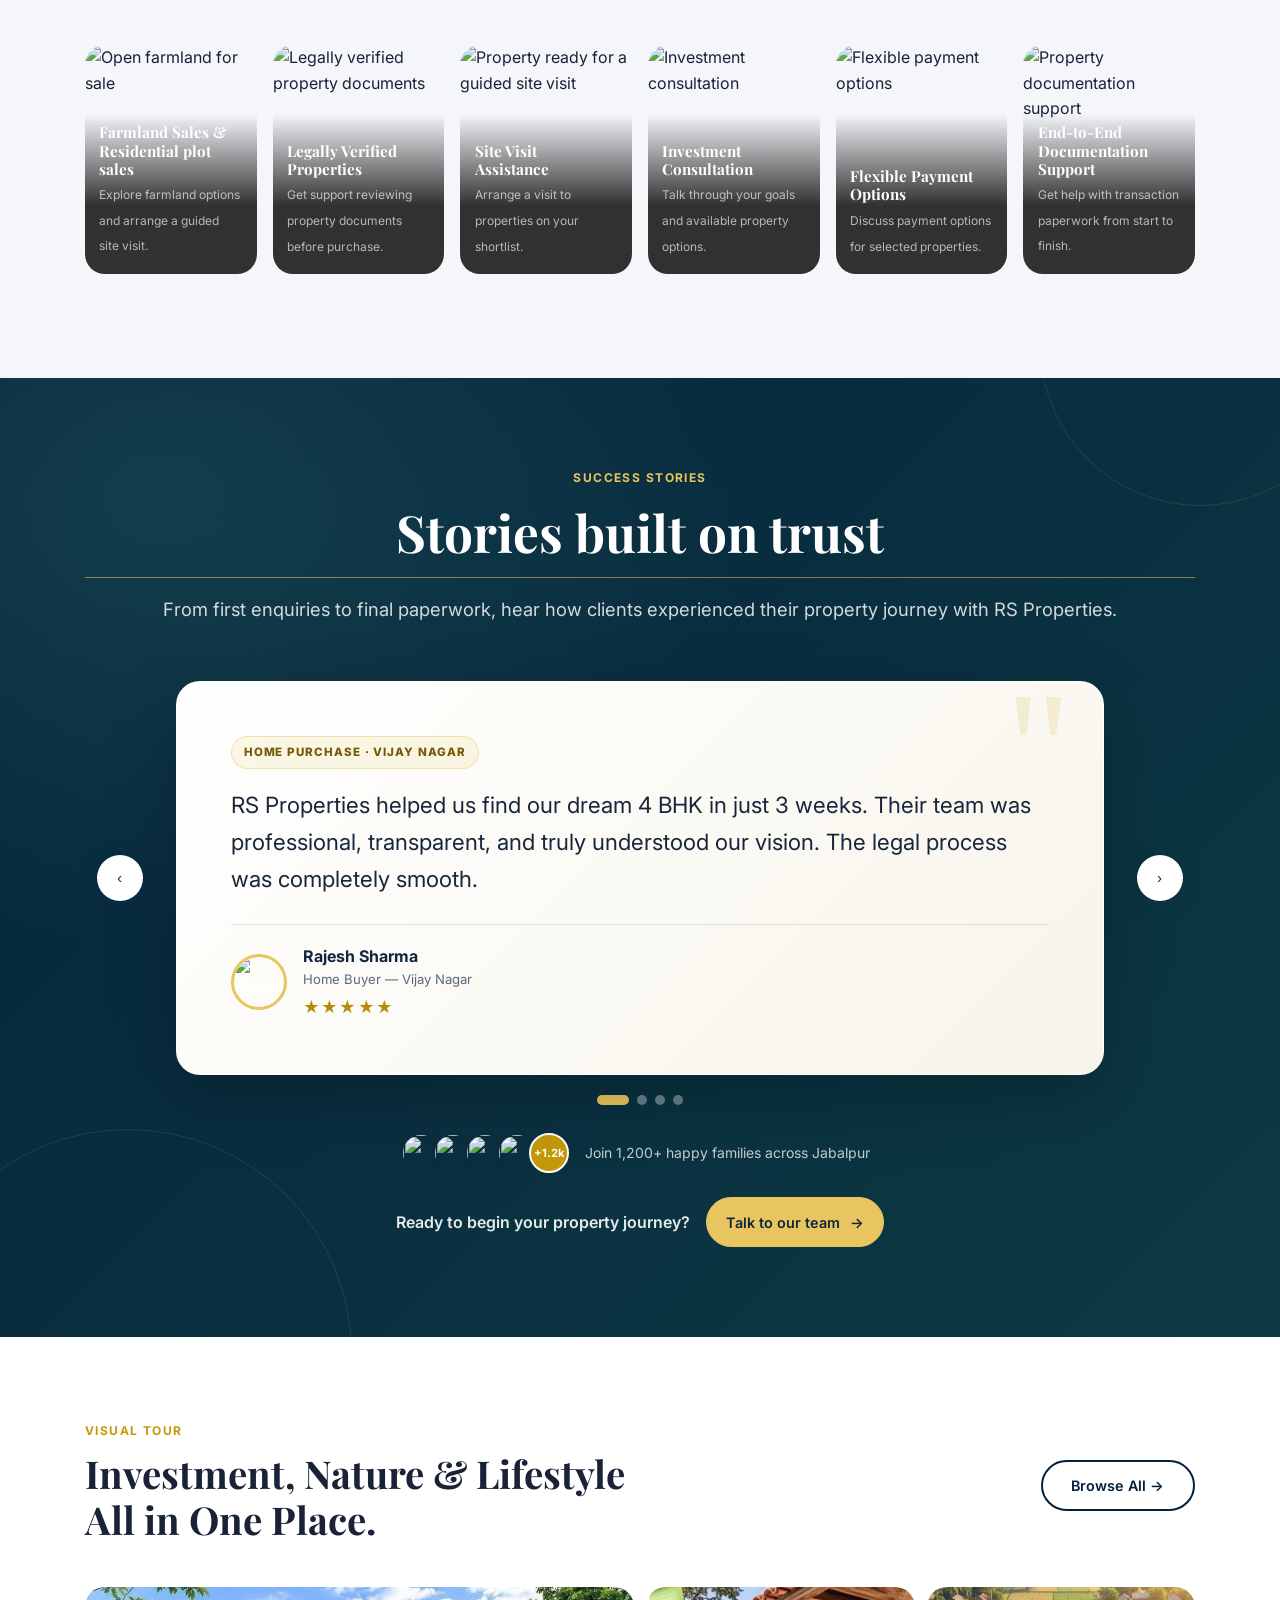
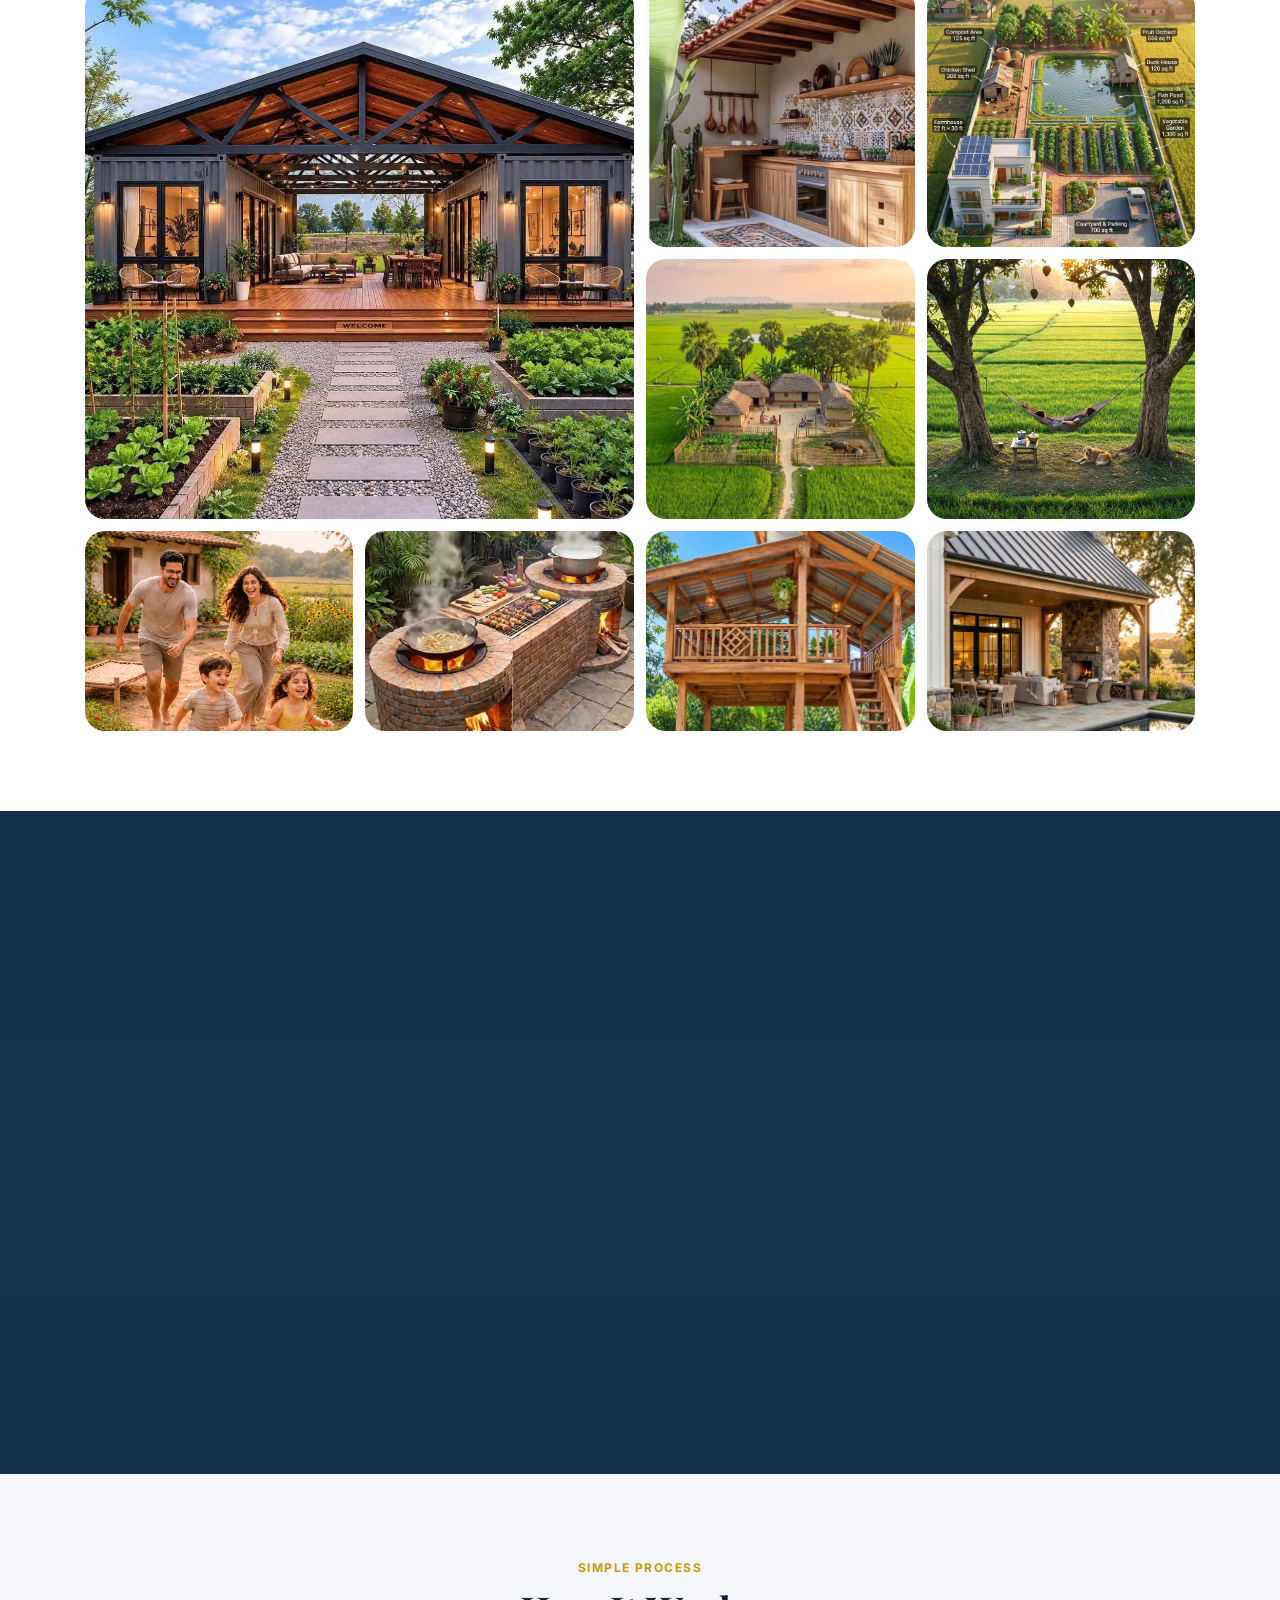
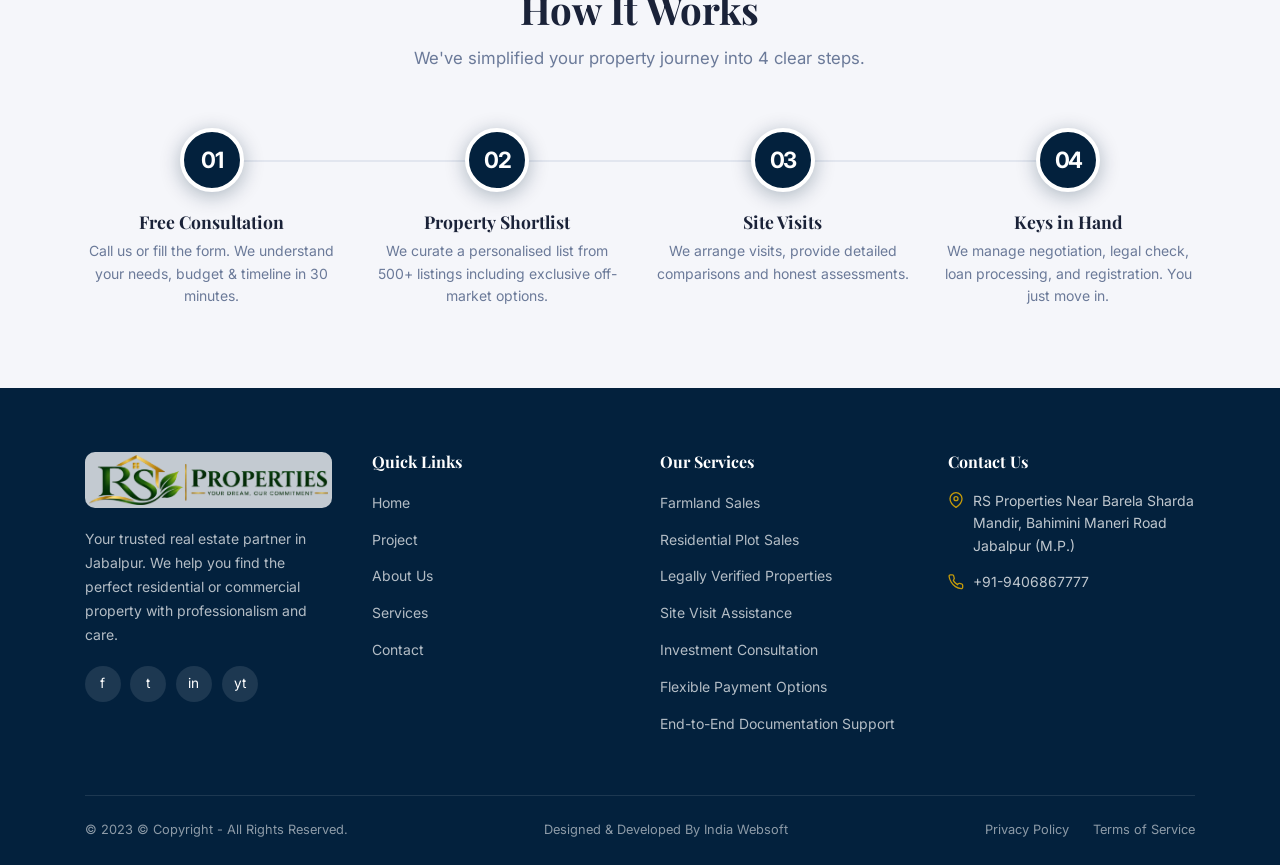
==== commit a64304eb: "new" ====
--- a/index.html
+++ b/index.html
@@ -51,14 +51,15 @@
   <div class="hero-media" aria-label="Real estate and lifestyle photos">
     <div class="hero-slides" aria-hidden="true">
       <div class="hero-slide active" style="background-image:url('images/waterparklatest.png')" aria-hidden="false"></div>
-      <div class="hero-slide" style="background-image:url('images/family-farm-garden.png')" aria-hidden="true"></div>
    <div class="hero-slide" style="background-image:url('images/swimmingpool.png')" aria-hidden="true"></div>
         <div class="hero-slide" style="background-image:url('images/cricketturf.png')" aria-hidden="true"></div>
+              <div class="hero-slide" style="background-image:url('images/family-farm-garden\ -\ Copy.png')" aria-hidden="true"></div>
+                   <div class="hero-slide" style="background-image:url('images/cafeteria.png')" aria-hidden="true"></div>
+
         <div class="hero-slide" style="background-image:url('images/gazebo.png')" aria-hidden="true"></div>
-      <!-- <div class="hero-slide" style="background-image:url('images/waterpark\ \(2\).jpg')" aria-hidden="true"></div>
              
 
-      <div class="hero-slide" style="background-image:url('images/hero-farmland-crops.jpg')" aria-hidden="true"></div>-->
+       <!-- <div class="hero-slide" style="background-image:url('images/hero-farmland-crops.jpg')" aria-hidden="true"></div>-->
     </div>
     <div class="hero-overlay"></div>
   </div>
@@ -73,7 +74,7 @@
   </div>  <div class="hero-content">
     <div class="container">
       <span class="hero-tag">Farmland &amp; Residential Plots</span>
-      <h1 class="hero-title"><!-- One Team, <br/>Big Dream—-->Your Trusted Property <br/><span class="hero-title-accent"> Partner in Jabalpur</span> <span class="hero-title-tail"></span></h1>
+      <h1 class="hero-title"><!-- One Team, <br/>Big Dream—-->Your Trusted <br/>Property Partner <br/><span class="hero-title-accent">  in Jabalpur</span> <span class="hero-title-tail"></span></h1>
       <p class="hero-sub">Discover your dream property with RS Properties, your trusted real estate partner in Jabalpur. Explore residential plots, beautiful farmhouses, and peaceful farmland with a simple, hassle-free property experience.</p>
       <div class="hero-actions">
         <a class="btn btn-primary" href="nature-view-farm.html">Explore Projects <span aria-hidden="true">&#8594;</span></a>
--- a/css/style.css
+++ b/css/style.css
@@ -243,7 +243,7 @@
 .hero-slide.active { opacity: 1; }
 .hero-overlay {
   position: absolute; z-index: 2; inset: 0;
-  background: linear-gradient(105deg, rgba(3,20,14,.96) 0%, rgba(4,26,18,.84) 36%, rgba(4,26,18,.38) 67%, rgba(4,26,18,.08) 100%);
+  background: linear-gradient(105deg, rgba(3,20,14,.96) 0%, rgba(4,26,18,.84) 36%, rgba(4,26,18,.42) 73%, rgba(4,26,18,.08) 100%);
 }
 
 .hero-content {
@@ -258,7 +258,7 @@
 @media(min-width:1200px) {
     .hero-content .container { margin-left:3.5vw; margin-right:auto; width:93%; max-width:none; padding-right:2rem; }
   .hero-title { max-width:660px; font-size:clamp(2.8rem,4.1vw,4rem); line-height:1.08; }
-  .hero .hero-overlay { background:linear-gradient(105deg, rgba(3,20,14,.97) 0%, rgba(4,26,18,.91) 37%, rgba(4,26,18,.57) 56%, rgba(4,26,18,.1) 100%); }
+  .hero .hero-overlay { background:linear-gradient(105deg, rgba(3,20,14,.97) 0%, rgba(4,26,18,.91) 37%, rgba(4,26,18,.57) 65%, rgba(4,26,18,.1) 100%); }
 }
 .hero-tag {
   display: inline-block;
@@ -360,7 +360,7 @@
 /* ============================================================
    STATS STRIP
    ============================================================ */
-.stats-strip { background: var(--primary); padding: 1.5rem 0; }
+.stats-strip { position: relative; border-top: 1px solid rgba(212,173,85,.45); background: var(--primary); padding: 1.5rem 0; }
 .stats-grid {
   display: grid; grid-template-columns: repeat(2, 1fr);
   gap: .5rem;
@@ -1327,7 +1327,7 @@
   .nav-toggle { padding: .5rem; }
 
   .hero {
-    min-height: 630px;
+    min-height: 680px;
     height: auto;
     padding: 6rem 0 2.25rem;
     align-items: flex-start;
@@ -1354,7 +1354,7 @@
   }
 
   .hero-sub {
-    font-size: .64rem;
+    font-size: .44rem;
     line-height: 1.42;
     margin-bottom: .8rem;
   }
@@ -1393,7 +1393,7 @@
   }
 
   .hero { justify-content: center; }
-  .hero-content { padding-top: 0; padding-bottom: 0; transform: translateY(-.9rem); }  /* Compact homepage hero copy and CTAs on phones */
+  .hero-content { padding-top: 0; padding-bottom: 0; transform: translateY(-1.3rem); }  /* Compact homepage hero copy and CTAs on phones */
   .hero-title { font-size: clamp(1.52rem, 7.4vw, 1.95rem); line-height: 1.04; margin-bottom: .5rem; }
   .hero-sub { font-size: .94rem; line-height: 1.45; margin-bottom: .85rem; }
   .hero-actions { gap: .35rem; margin-top: .55rem; }
@@ -1436,18 +1436,25 @@
   .search-btn { padding-inline: 1rem; }
 
   /* Fill the full mobile hero with the slide and scale the copy back up */
-  .hero-tag { font-size: .64rem; padding: .3rem .72rem; margin-top: -.2rem; margin-bottom: .65rem; }
-  .hero { min-height: 630px; }
+  .hero-tag { font-size: .59rem; padding: .25rem .62rem; margin-top: -.2rem; margin-bottom: .65rem; }
+  .hero { min-height: 680px; }
   .hero-slide { background-size: cover; background-position: center; background-color: transparent; }
-  .hero-title { font-size: clamp(2.25rem, 9vw, 2.55rem); line-height: 1.04; margin-bottom: .85rem; }
+  .hero-title { font-size: clamp(2.8rem, 11vw, 3.15rem); line-height: 1.01; margin-bottom: .9rem; }
   .hero-title-accent, .hero-title-tail { display: block; }
   .hero-title-accent { color: #d4ad55; }
-  .hero-sub { font-size: .92rem; line-height: 1.42; margin-bottom: .85rem; }
+  .hero-sub { font-size: .84rem; line-height: 1.42; margin: .25rem 0 1.1rem; }
   .hero-actions { gap: .5rem; margin-top: .8rem; }
   .hero-actions .btn { min-height: 42px; padding: .28rem .16rem; font-size: clamp(.7rem, 3vw, .84rem); }
   .hero-actions .btn-outline-white { padding: .28rem .16rem; border-color: #fff; background: #fff; color: #0b2a42; }
   .hero-actions .btn-outline-white:hover { background: #f1f4f7; color: #0b2a42; }
-  .hero-trust { gap: .95rem 1.4rem; margin-top: 1rem; }
+  .hero-content .container { width: min(88%, 390px); max-width: 390px; padding-inline: 0; }
+  .hero-tag { margin-top: -2rem; margin-bottom: 1.1rem; }
+  .hero-title { margin-bottom: 1rem; }
+  .hero-sub { margin-bottom: 1.05rem; }
+  .hero-actions { gap: .65rem; margin-top: .9rem; }
+  .hero-trust { gap: 1rem 1.1rem; margin-top: 1.15rem; }
+  .hero-trust span { font-size: clamp(.76rem, 3.2vw, .88rem); gap: .5rem; }
+  .hero-trust .trust-check { flex-basis: 1.5rem; width: 1.5rem; height: 1.5rem; font-size: .84rem; }
 
   .hero-dots {
     display: flex;
@@ -1741,6 +1748,12 @@
   .project-feature-card h3 { font-size: clamp(1.65rem, 8vw, 2.3rem); }
   .project-feature-points { gap: .4rem .9rem; }
   .project-feature-points span { font-size: .76rem; }
+  .project-feature-overlay { align-items: center; justify-content: center; text-align: center; }
+  .project-feature-content { width: min(100%, 420px); margin-inline: auto; }
+  .project-feature-label { margin-inline: auto; }
+  .project-feature-card p { margin-inline: auto; }
+  .project-feature-points { justify-content: center; }
+  .project-feature-cta { justify-content: center; }
 }
 /* Project layout visuals */
 .project-map-section { padding: 4rem 0; background: #f7f8f4; }
@@ -1853,7 +1866,19 @@
   }
 
   .why-inner { gap: 2.25rem; }
-  .photo-mosaic { width: 100%; max-width: 100%; }
+  .why-section { padding: 2.9rem 0; }
+  .why-inner > div:first-child > h2 { font-size: clamp(1.32rem, 6.4vw, 1.65rem); line-height: 1.12; margin-bottom: .65rem !important; }
+  .why-inner > div:first-child > p { font-size: .82rem !important; line-height: 1.45; margin-bottom: .9rem !important; }
+  .why-features { grid-template-columns: repeat(2, minmax(0, 1fr)); gap: .65rem .45rem; margin: 1rem 0; }
+  .why-feat { gap: .42rem; }
+  .why-feat-icon { width: 26px; height: 26px; border-radius: 6px; font-size: .72rem; }
+  .why-feat-text strong { font-size: .71rem; line-height: 1.18; margin-bottom: .08rem; }
+  .why-feat-text span { font-size: .61rem; line-height: 1.25; }
+  .why-inner > div:first-child > .flex.flex-wrap.gap-2.mt-3 { display: grid; grid-template-columns: repeat(2, minmax(0, 1fr)); gap: .45rem; }
+  .why-inner .btn { width: 100%; min-width: 0; min-height: 33px; padding: .38rem .22rem; font-size: clamp(.62rem, 2.6vw, .71rem); white-space: nowrap; }
+  .why-inner > div:first-child { width: 94%; margin-inline: auto; }
+  .photo-mosaic .mosaic-large { grid-column: auto; grid-row: span 2; aspect-ratio: 13 / 20; }
+  .photo-mosaic .mosaic-sm { aspect-ratio: 4 / 3; }
 
   .gallery-bottom {
     grid-template-columns: repeat(2, minmax(0, 1fr));
@@ -1943,4 +1968,46 @@
   .stat-item:nth-last-child(-n+2) { border-bottom: 0; }
   .stat-num { display: inline; font-size: clamp(.95rem, 4.4vw, 1.25rem); line-height: 1; letter-spacing: -.04em; }
   .stat-label { font-size: clamp(.6rem, 2.65vw, .72rem); line-height: 1.1; margin: 0; }
+}
+/* Compact Success Stories section on phones only */
+@media (max-width: 640px) {
+  .testimonials-section { padding: 2rem 0; }
+  .testimonials-section .section-header { margin-bottom: .45rem; }
+  .testimonials-section .story-heading { gap: .25rem; }
+  .testimonials-section .section-tag { font-size: .62rem; }
+  .testimonials-section .section-title { font-size: clamp(1.32rem, 6.2vw, 1.8rem); line-height: 1.1; }
+  .testimonials-section .section-sub { margin-top: .45rem; padding: .45rem .15rem 0; font-size: .72rem; line-height: 1.35; }
+  .testimonials-section .testimonial-carousel { margin-top: .6rem; padding: 0; }
+  .testimonials-section .testimonial-slide { width: 92%; min-height: 0; margin-inline: auto; padding: .7rem; border-radius: 14px; }
+  .testimonials-section .testimonial-quote { top: -.15rem; right: .55rem; font-size: 5rem; }
+  .testimonials-section .story-type { margin-bottom: .35rem; padding: .24rem .42rem; font-size: .53rem; }
+  .testimonials-section .testimonial-text { margin: .05rem 0 .5rem; font-size: .76rem; line-height: 1.35; }
+  .testimonials-section .testimonial-author { gap: .45rem; padding-top: .4rem; }
+  .testimonials-section .testimonial-avatar { width: 38px; height: 38px; border-width: 2px; }
+  .testimonials-section .testimonial-name { font-size: .78rem; }
+  .testimonials-section .testimonial-role { font-size: .65rem; }
+  .testimonials-section .testimonial-stars { margin-top: .12rem; font-size: .76rem; }
+  .testimonials-section .t-nav { margin-top: .5rem; }
+  .testimonials-section .t-arrows { display: none; }
+  .testimonials-section .avatar-strip { margin-top: .65rem; }
+  .stories-cta { flex-direction: column; gap: .35rem; margin-top: .65rem; font-size: .72rem; text-align: center; }
+  .stories-cta .btn-primary { width: 100%; justify-content: center; padding: .45rem .7rem; font-size: .7rem; }
+}
+/* Visual Tour collage layout for mobile screens */
+@media (max-width: 640px) {
+  .gallery-top { grid-template-columns: repeat(2, minmax(0, 1fr)); grid-template-rows: repeat(3, clamp(88px, 25vw, 130px)); gap: .5rem; }
+  .gallery-top .gallery-item { min-width: 0; min-height: 0; }
+  .gallery-top .gallery-large { grid-column: 1; grid-row: span 2; }
+  .gallery-bottom { grid-template-columns: repeat(2, minmax(0, 1fr)); gap: .5rem; height: auto; margin-top: .5rem; }
+  .gallery-bottom .gallery-item { min-width: 0; min-height: 0; aspect-ratio: 4 / 3; }
+}
+@media (max-width: 640px) {
+  .testimonials-section .testimonial-slide { width: 88%; padding: .55rem; border-radius: 12px; }
+  .testimonials-section .story-type { margin-bottom: .28rem; padding: .2rem .36rem; font-size: .49rem; }
+  .testimonials-section .testimonial-text { margin-bottom: .4rem; font-size: .7rem; line-height: 1.3; }
+  .testimonials-section .testimonial-author { gap: .38rem; padding-top: .32rem; }
+  .testimonials-section .testimonial-avatar { width: 34px; height: 34px; }
+  .testimonials-section .testimonial-name { font-size: .72rem; }
+  .testimonials-section .testimonial-role { font-size: .6rem; }
+  .testimonials-section .testimonial-stars { font-size: .7rem; }
 }
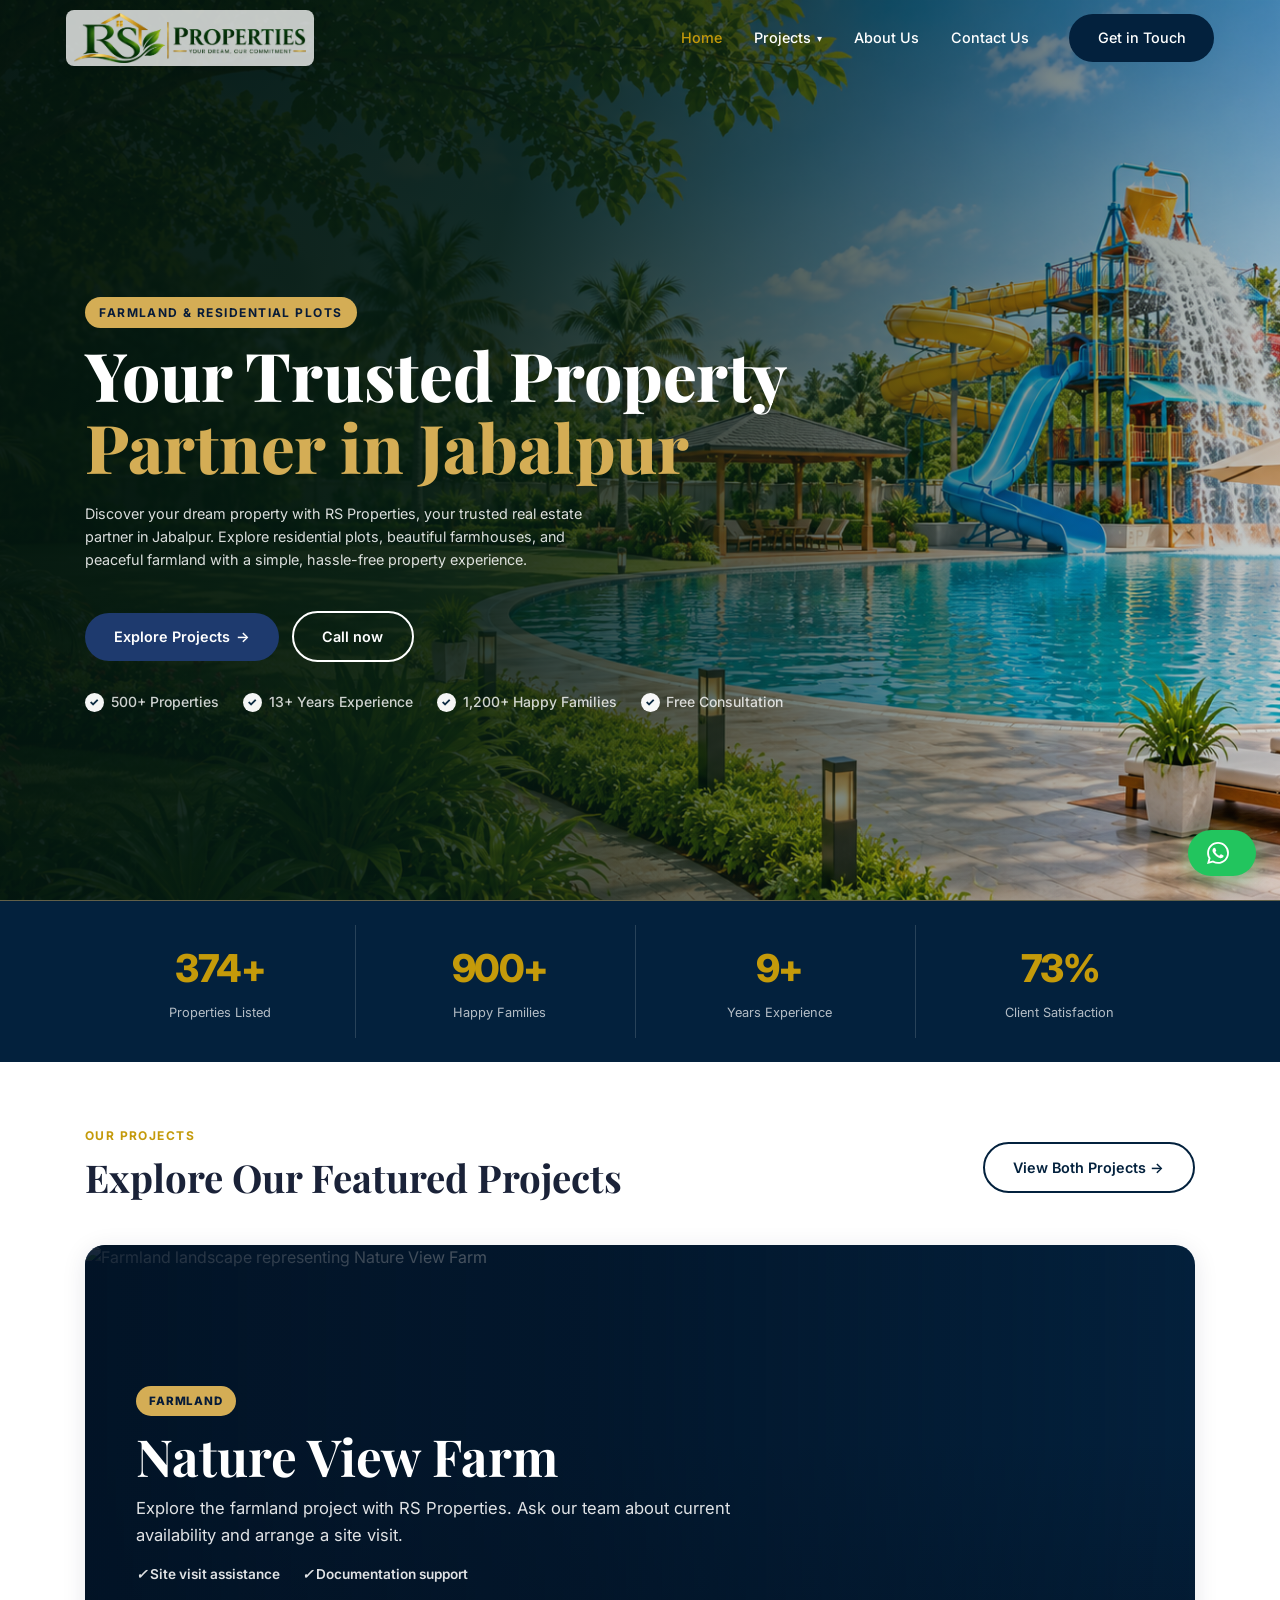
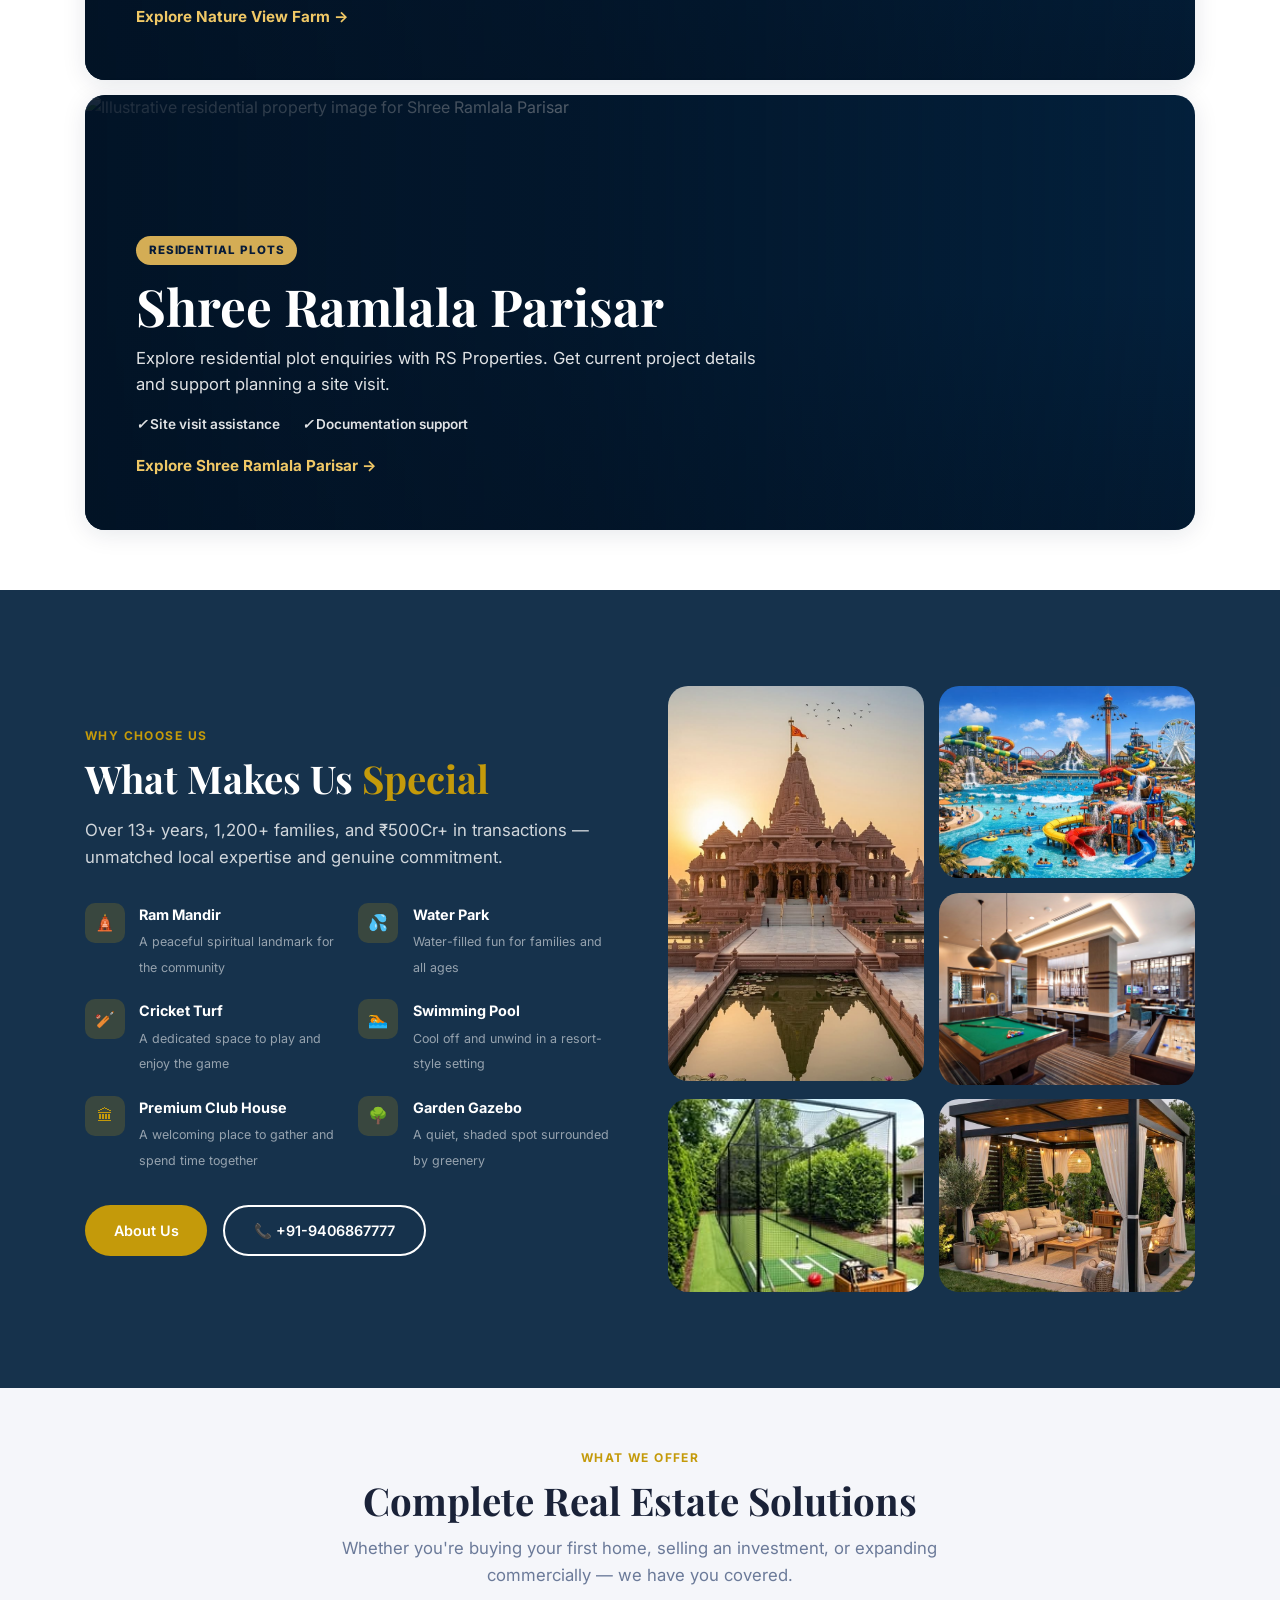
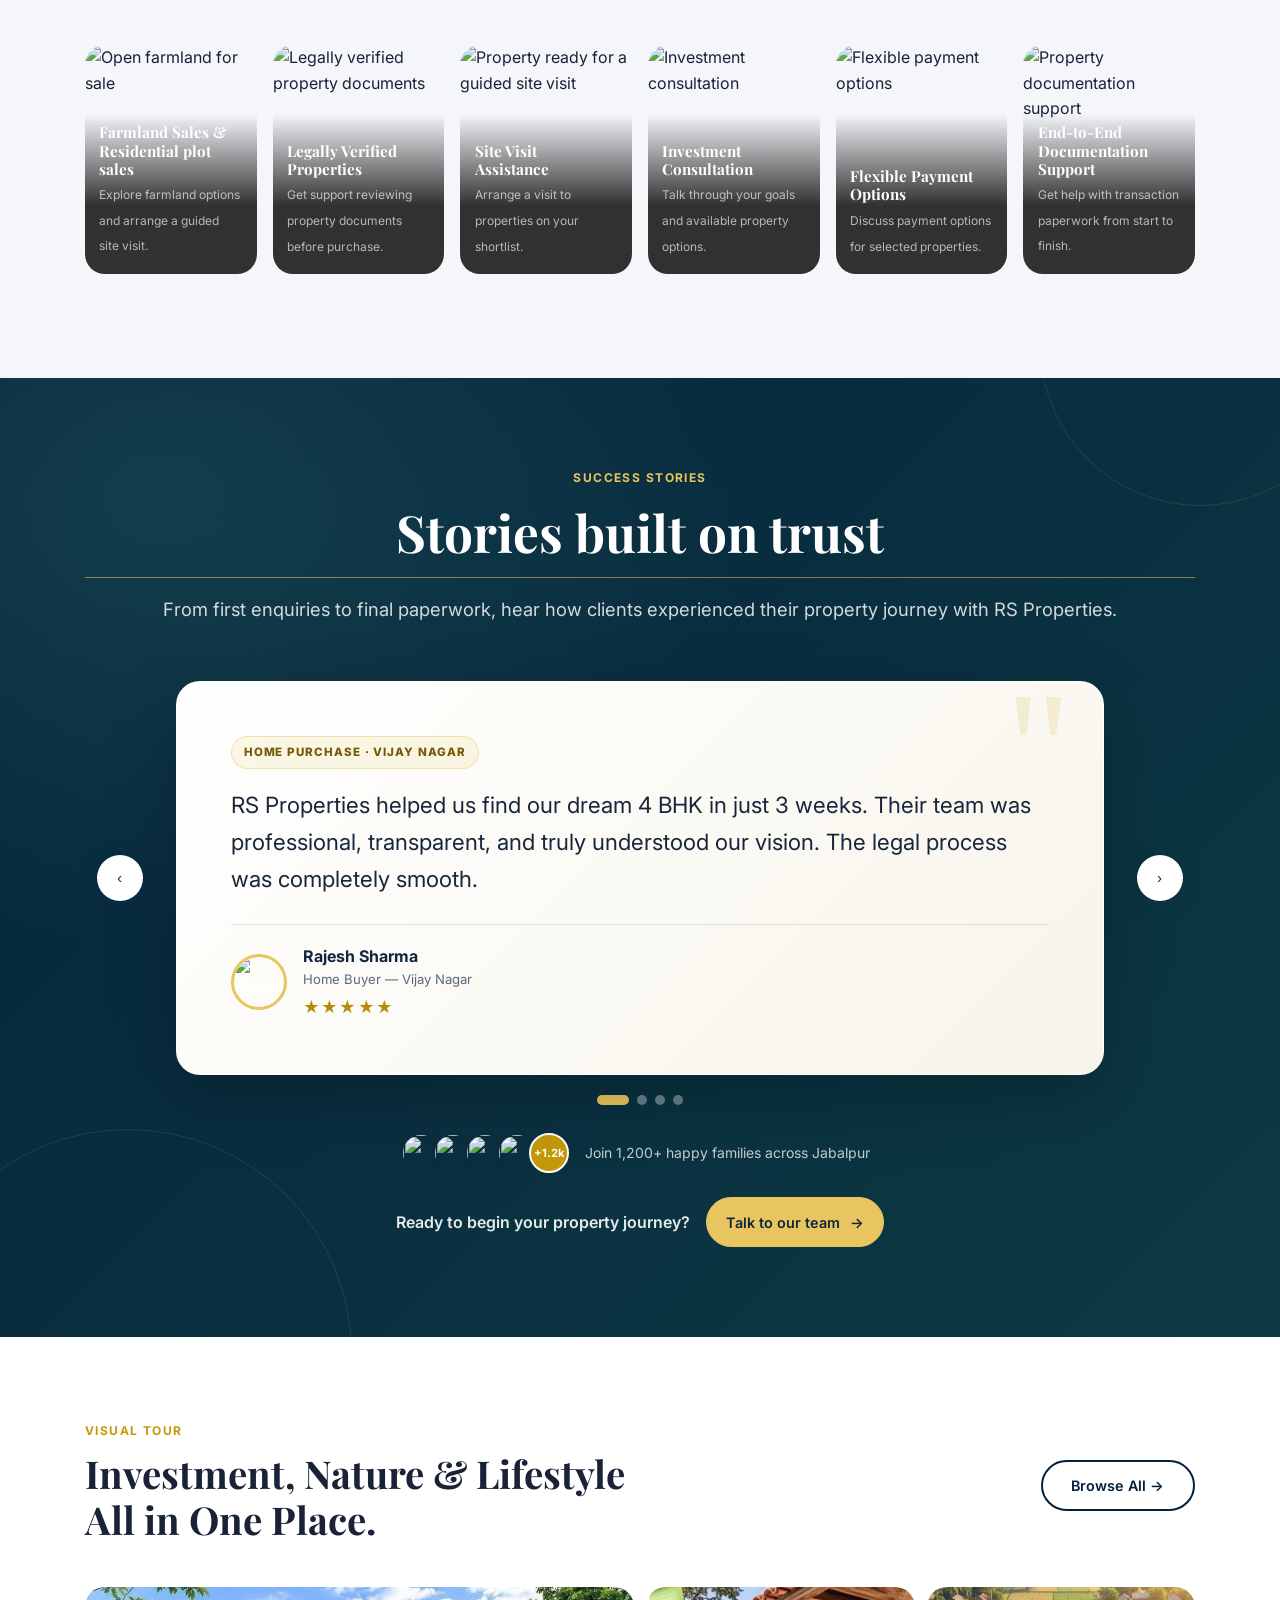
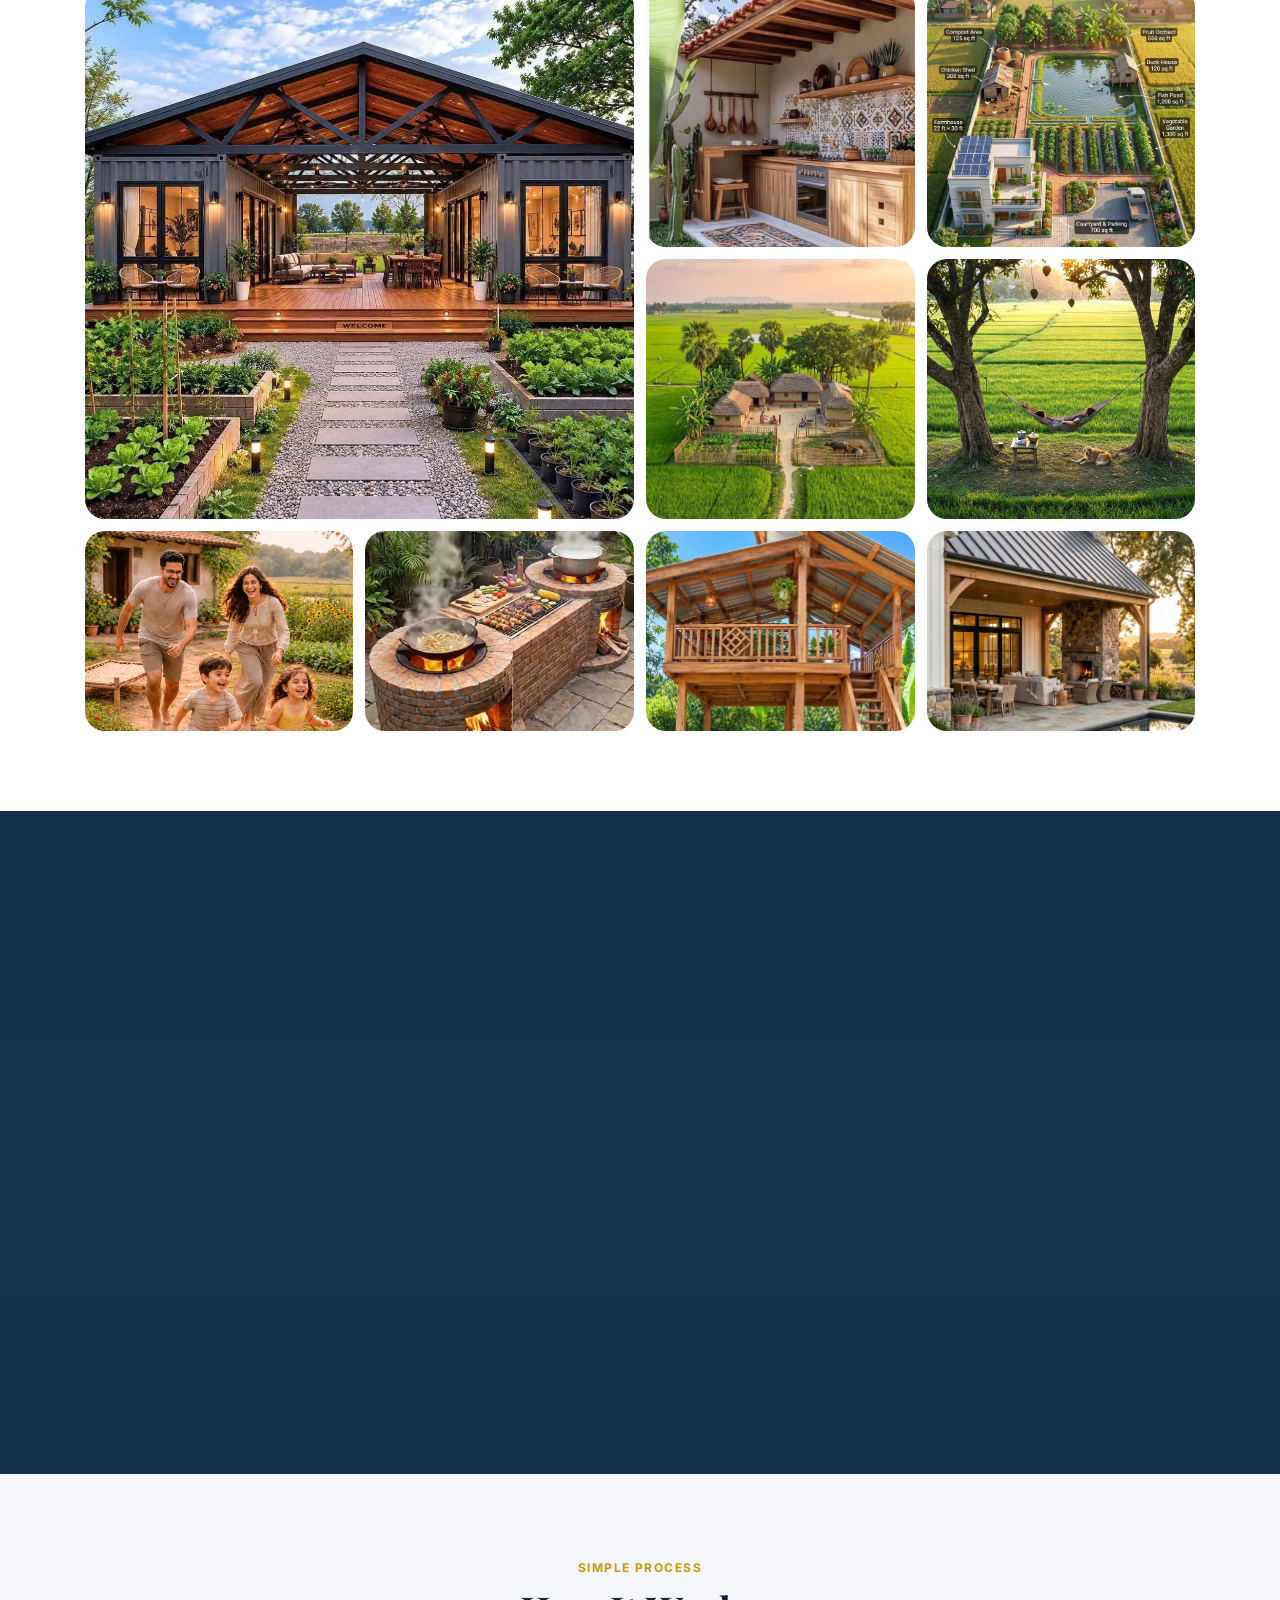
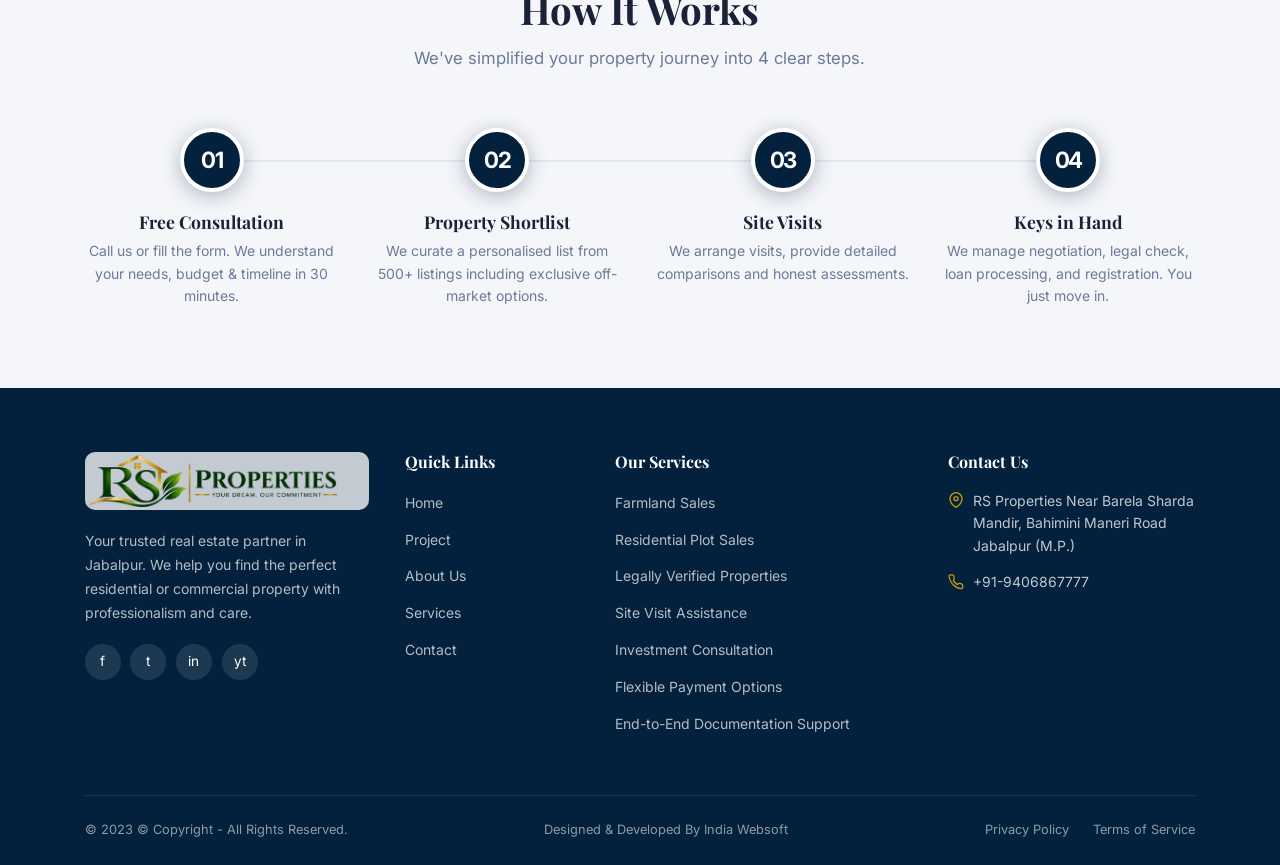
==== commit 55083aa6: "LATEST" ====
--- a/index.html
+++ b/index.html
@@ -55,8 +55,9 @@
         <div class="hero-slide" style="background-image:url('images/cricketturf.png')" aria-hidden="true"></div>
               <div class="hero-slide" style="background-image:url('images/family-farm-garden\ -\ Copy.png')" aria-hidden="true"></div>
                    <div class="hero-slide" style="background-image:url('images/cafeteria.png')" aria-hidden="true"></div>
-
         <div class="hero-slide" style="background-image:url('images/gazebo.png')" aria-hidden="true"></div>
+                <div class="hero-slide" style="background-image:url('images/rammandir.png')" aria-hidden="true"></div>
+
              
 
        <!-- <div class="hero-slide" style="background-image:url('images/hero-farmland-crops.jpg')" aria-hidden="true"></div>-->
@@ -74,7 +75,7 @@
   </div>  <div class="hero-content">
     <div class="container">
       <span class="hero-tag">Farmland &amp; Residential Plots</span>
-      <h1 class="hero-title"><!-- One Team, <br/>Big Dream—-->Your Trusted <br/>Property Partner <br/><span class="hero-title-accent">  in Jabalpur</span> <span class="hero-title-tail"></span></h1>
+      <h1 class="hero-title"><!-- One Team, <br/>Big Dream—--><span class="hero-title-first">Your Trusted Property </span><span class="hero-title-accent">Partner in Jabalpur</span></h1>
       <p class="hero-sub">Discover your dream property with RS Properties, your trusted real estate partner in Jabalpur. Explore residential plots, beautiful farmhouses, and peaceful farmland with a simple, hassle-free property experience.</p>
       <div class="hero-actions">
         <a class="btn btn-primary" href="nature-view-farm.html">Explore Projects <span aria-hidden="true">&#8594;</span></a>
@@ -334,7 +335,7 @@
 
 
 <!-- HOW IT WORKS -->
-<section class="bg-light">
+<section class="bg-light simple-process-section">
   <div class="container">
     <div class="section-header animate">
       <span class="section-tag">Simple Process</span>
--- a/css/style.css
+++ b/css/style.css
@@ -257,7 +257,10 @@
 }
 @media(min-width:1200px) {
     .hero-content .container { margin-left:3.5vw; margin-right:auto; width:93%; max-width:none; padding-right:2rem; }
-  .hero-title { max-width:660px; font-size:clamp(2.8rem,4.1vw,4rem); line-height:1.08; }
+  .hero-title { max-width:1100px; font-size:clamp(2.6rem,3.6vw,3.6rem); line-height:1.08; }
+  .hero-title-first, .hero-title-accent { display:block; }
+  .hero-title-first { white-space:nowrap; }
+  .hero-title-accent { color:#d4ad55; }
   .hero .hero-overlay { background:linear-gradient(105deg, rgba(3,20,14,.97) 0%, rgba(4,26,18,.91) 37%, rgba(4,26,18,.57) 65%, rgba(4,26,18,.1) 100%); }
 }
 .hero-tag {
@@ -1083,8 +1086,8 @@
    ============================================================ */
 .footer { background:var(--primary); color:#fff; padding-top:4rem; }
 .footer-grid {
-  display:grid; gap:2.5rem;
-  grid-template-columns:repeat(auto-fit, minmax(200px, 1fr));
+  display:grid; gap:2.25rem;
+  grid-template-columns:minmax(0,1.15fr) minmax(130px,.7fr) minmax(0,1.2fr) minmax(0,1fr);
   margin-bottom:3rem;
 }
 .footer-logo { display:inline-flex; align-items:center; background:rgba(255,255,255,.76); padding:3px 4px; border-radius:10px; margin-bottom:1.2rem; }
@@ -1592,16 +1595,32 @@
     font-size: .8rem;
   }
 
-  .footer { padding-top: 3rem; }
-  .footer-grid { grid-template-columns: 1fr; gap: 1.8rem; }
+  .footer { padding-top: 2.5rem; }
+  .footer-grid { grid-template-columns: repeat(2, minmax(0, 1fr)); gap: 1.35rem .9rem; margin-bottom: 1.5rem; }
+  .footer-grid > div:first-child, .footer-grid > div:last-child { grid-column: 1 / -1; }
+  .footer-logo { margin-bottom: .75rem; padding: 2px 4px; }
+  .footer-logo img { width: min(100%, 210px); max-height: 48px; }
+  .footer-desc { max-width: 42ch; margin-bottom: .75rem; font-size: .78rem; line-height: 1.55; }
+  .footer-social { gap: .45rem; }
+  .social-btn { width: 32px; height: 32px; font-size: .78rem; }
+  .footer-heading { margin-bottom: .65rem; font-size: .88rem; }
+  .footer-links li { margin-bottom: .45rem; }
+  .footer-links a { font-size: .76rem; line-height: 1.4; }
+  .footer-contact li { gap: .5rem; margin-bottom: .65rem; font-size: .76rem; line-height: 1.45; }
   .footer-bottom {
     flex-direction: column;
-    align-items: flex-start;
+    align-items: center;
+    justify-content: center;
+    gap: .6rem;
+    padding: 1rem 0;
+    text-align: center;
+    font-size: .68rem;
   }
 
   .footer-bottom-links {
     flex-wrap: wrap;
-    gap: 1rem;
+    justify-content: center;
+    gap: .75rem;
   }
 
   .wa-float {
@@ -2010,4 +2029,117 @@
   .testimonials-section .testimonial-name { font-size: .72rem; }
   .testimonials-section .testimonial-role { font-size: .6rem; }
   .testimonials-section .testimonial-stars { font-size: .7rem; }
-}+}
+/* Compact the Free Consultation and newsletter area on phones only */
+@media (max-width: 640px) {
+  .cta-section { padding: 2.8rem 0; }
+  .cta-inner { gap: 1.1rem; }
+  .cta-inner > .animate:first-child > .section-tag { font-size: .62rem; }
+  .cta-inner > .animate:first-child > h2 { font-size: clamp(1.4rem, 6.8vw, 1.8rem); line-height: 1.12; margin: .4rem 0 .65rem !important; }
+  .cta-inner > .animate:first-child > p { font-size: .82rem !important; line-height: 1.45; margin-bottom: .9rem !important; }
+  .cta-inner > .animate:first-child > .flex { gap: .45rem; }
+  .cta-inner > .animate:first-child > .flex .btn { min-height: 38px; padding: .5rem .7rem; font-size: .72rem; }
+  .cta-trust { gap: .55rem .8rem; margin-top: .85rem; }
+  .cta-trust span { font-size: .68rem; }
+  .newsletter-card { padding: 1.1rem; border-radius: 16px; }
+  .newsletter-card h3 { font-size: 1.15rem; margin-bottom: .35rem; }
+  .newsletter-card p { font-size: .76rem; line-height: 1.4; margin-bottom: .8rem; }
+  .newsletter-card .nl-field, .newsletter-card .nl-select { height: 40px; padding-inline: .75rem; font-size: .78rem; margin-bottom: .5rem; }
+  .newsletter-card .btn { height: 40px !important; min-height: 40px; padding: .45rem .7rem; font-size: .76rem; }
+  .newsletter-card p:last-child { font-size: .64rem !important; margin-top: .55rem !important; margin-bottom: 0; }
+}
+/* Simple Process: compact mobile layout */
+@media (max-width: 640px) {
+  .simple-process-section { padding: 2.2rem 0; }
+  .simple-process-section .section-header { margin-bottom: .95rem; }
+  .simple-process-section .section-tag { font-size: .58rem; }
+  .simple-process-section .section-title { font-size: clamp(1.25rem, 5.8vw, 1.6rem); line-height: 1.1; margin-bottom: .35rem; }
+  .simple-process-section .section-sub { font-size: .72rem; line-height: 1.35; }
+  .simple-process-section .steps-grid { gap: .85rem; }
+  .simple-process-section .step-num { width: 42px; height: 42px; margin-bottom: .5rem; border-width: 2px; font-size: .92rem; }
+  .simple-process-section .step-card h3 { margin-bottom: .22rem; font-size: .84rem; }
+  .simple-process-section .step-card p { font-size: .69rem; line-height: 1.38; }
+}
+/* Compact the Our Projects cards on phones without changing tablet or desktop layouts. */
+@media (max-width: 640px) {
+  .featured-projects { padding-block: 2.5rem; }
+  .featured-projects .section-title { font-size: clamp(1.5rem, 6vw, 2rem); }
+  .project-list-grid { gap: .65rem; }
+  .project-feature-card { min-height: 285px; border-radius: 15px; }
+  .project-feature-overlay { padding: 1.15rem; }
+  .project-feature-card h3 { margin-bottom: .5rem; font-size: clamp(1.5rem, 7vw, 2rem); }
+  .project-feature-card p { margin-bottom: .75rem; font-size: .94rem; }
+  .project-feature-points { gap: .35rem .75rem; margin-bottom: .85rem; }
+  .project-feature-points span { font-size: .73rem; }
+  .project-feature-label { margin-bottom: .6rem; }
+  .project-feature-cta { font-size: .9rem; }
+}
+
+/* Nature View Farm: show More Than A Plot cards two across. */
+.nature-life-grid { grid-template-columns: repeat(2, minmax(0, 1fr)); }
+.nature-life-card-featured,
+.nature-life-card-wide { grid-column: auto; grid-row: auto; }
+@media (max-width: 620px) {
+  .nature-life-grid { grid-template-columns: repeat(2, minmax(0, 1fr)); gap: .7rem; }
+  .nature-life-card,
+  .nature-life-card-wide { min-height: 250px; padding: .85rem; border-radius: 15px; }
+  .life-icon { top: .65rem; right: .65rem; width: 2.1rem; height: 2.1rem; font-size: 1rem; }
+  .life-copy { max-width: 100%; }
+  .life-kicker { font-size: .58rem; letter-spacing: .08em; }
+  .life-copy h3 { font-size: 1.05rem; }
+  .life-copy p:last-child { font-size: .76rem; line-height: 1.4; }
+}
+
+/* Refine the Nature View Farm mobile cards and hero category accent. */
+.project-page-hero .page-hero-tag { color: #c8e4a1; }
+@media (max-width: 620px) {
+  .nature-life-section .container { width: calc(100% - 1.5rem); }
+  .nature-life-grid { column-gap: .45rem; }
+}
+
+/* Nature View Farm overview: tighter heading and section spacing. */
+.nature-overview-section { padding: 3rem 0 2.25rem; }
+.nature-overview-section .section-header { margin-bottom: 1.75rem; }
+.nature-overview-section .section-title { font-size: clamp(1.8rem, 3.2vw, 2.55rem); }
+.nature-overview-section .section-sub { font-size: .98rem; line-height: 1.5; }
+.nature-overview-section .project-support-grid { margin-top: 0; }
+@media (max-width: 640px) {
+  .nature-overview-section { padding: 2.4rem 0 1.8rem; }
+  .nature-overview-section .section-header { margin-bottom: 1.25rem; }
+  .nature-overview-section .section-title { font-size: 1.65rem; }
+  .nature-overview-section .section-sub { font-size: .9rem; }
+}
+
+/* Mobile-only horizontal slider for Nature View Farm support cards. */
+@media (max-width: 640px) {
+  .nature-overview-section .project-support-grid {
+    display: flex;
+    gap: .75rem;
+    overflow-x: auto;
+    overscroll-behavior-inline: contain;
+    padding: .1rem .05rem .6rem;
+    scroll-snap-type: x mandatory;
+    scrollbar-width: none;
+    -webkit-overflow-scrolling: touch;
+  }
+  .nature-overview-section .project-support-grid::-webkit-scrollbar { display: none; }
+  .nature-overview-section .service-detail-card {
+    flex: 0 0 min(84%, 330px);
+    min-height: 205px;
+    padding: 1.15rem;
+    border-radius: 16px;
+    scroll-snap-align: start;
+  }
+  .nature-overview-section .sd-header { gap: .75rem; margin-bottom: .8rem; }
+  .nature-overview-section .sd-icon { flex: 0 0 44px; width: 44px; height: 44px; }
+  .nature-overview-section .sd-header h3 { margin-bottom: .35rem; font-size: 1.05rem; }
+  .nature-overview-section .sd-header p { margin-bottom: 0; font-size: .86rem; line-height: 1.45; }
+}
+
+/* Match the Nature View Farm hero category to the site's golden accent. */
+.project-page-hero .page-hero-tag { color: #d4ad55; }
+
+/* Keep the Nature View Farm category label the same color as its hero title. */
+.project-page-hero .page-hero-tag { color: #fff; }
+
+.project-page-hero .nature-view-title { color: #d4ad55; }
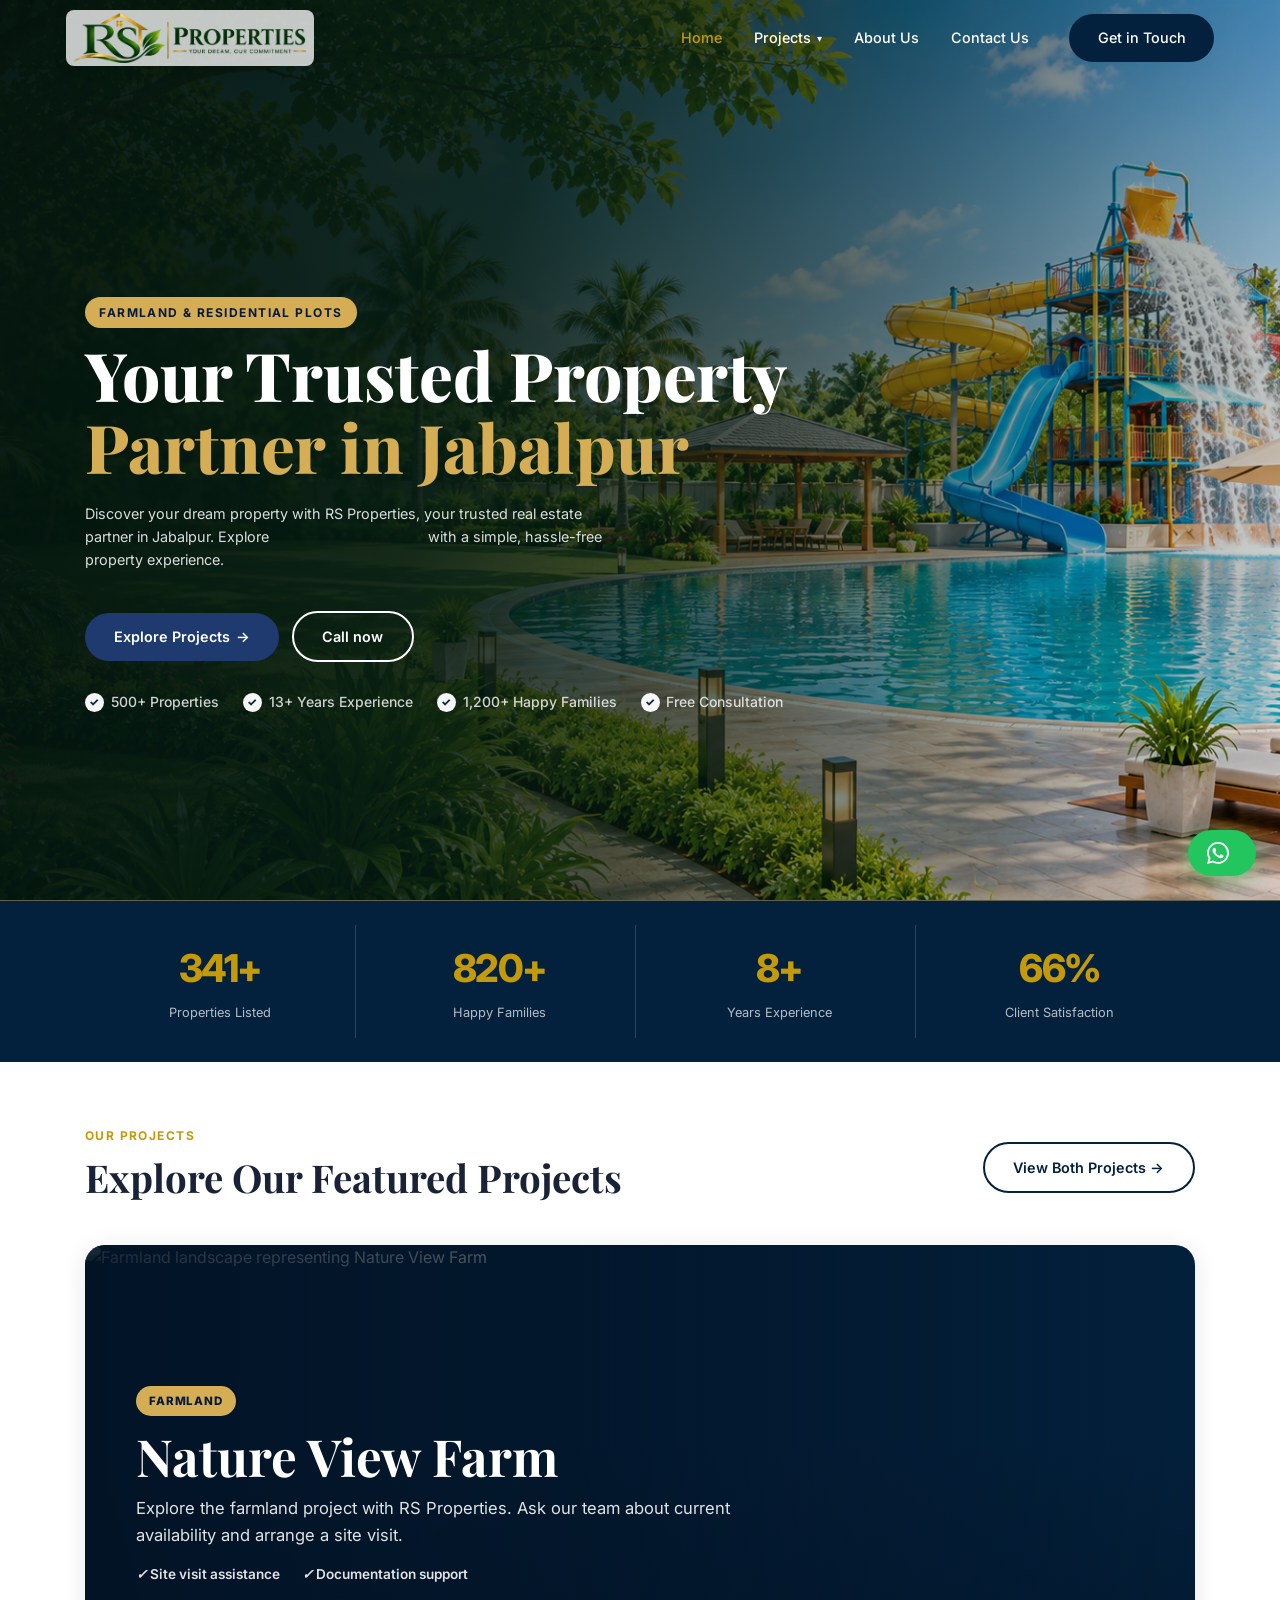
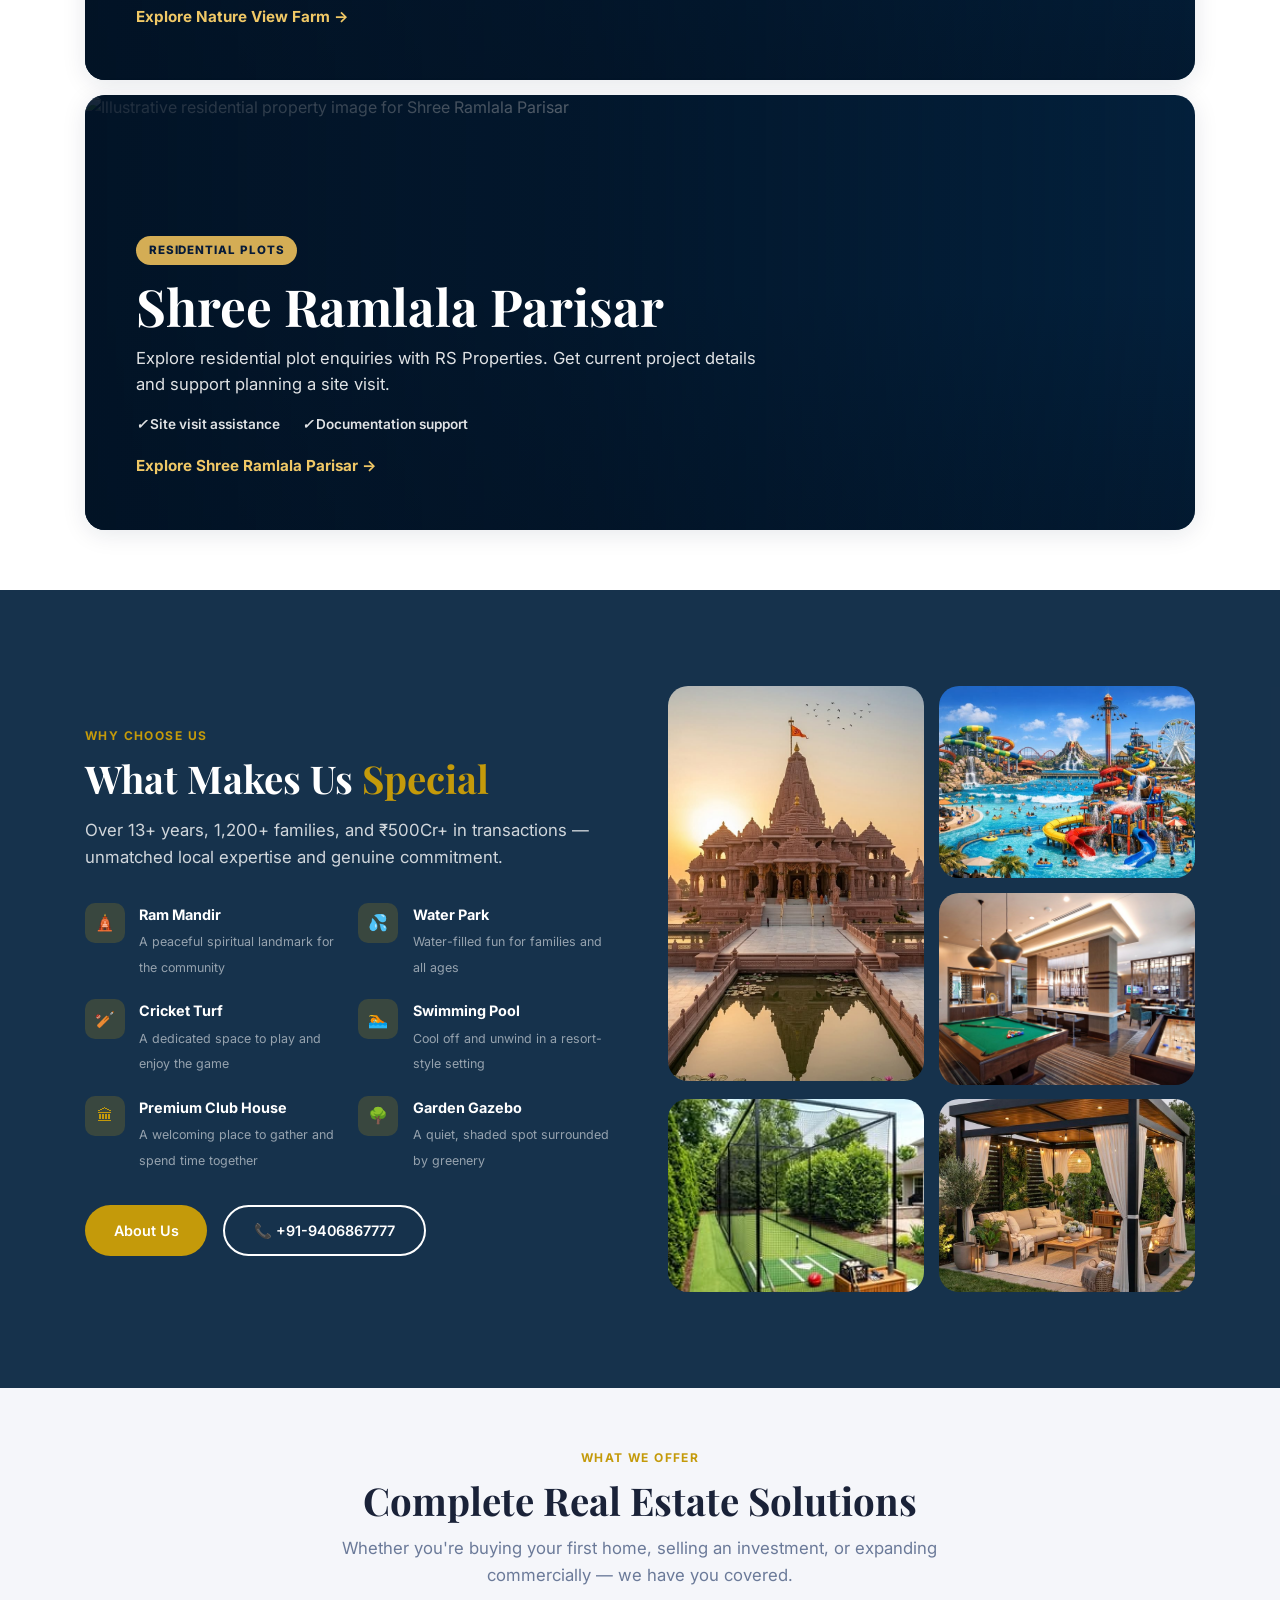
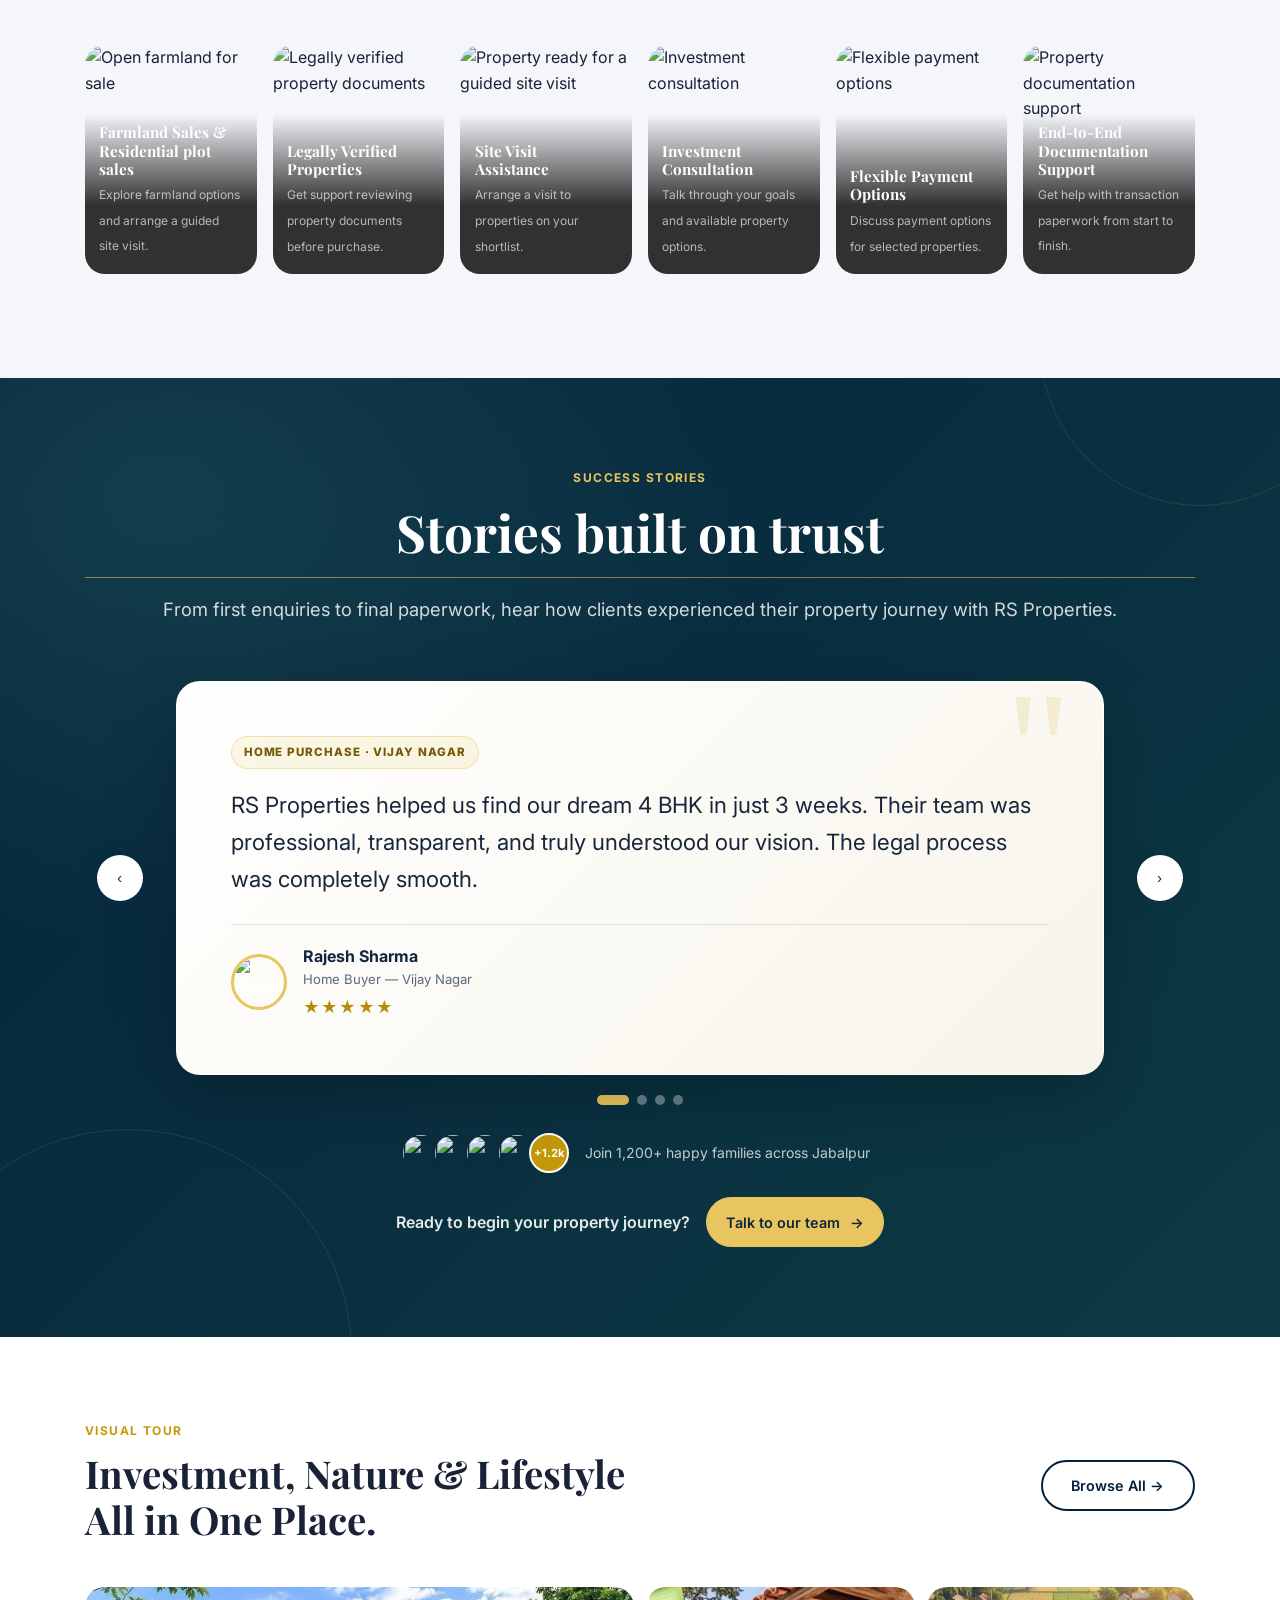
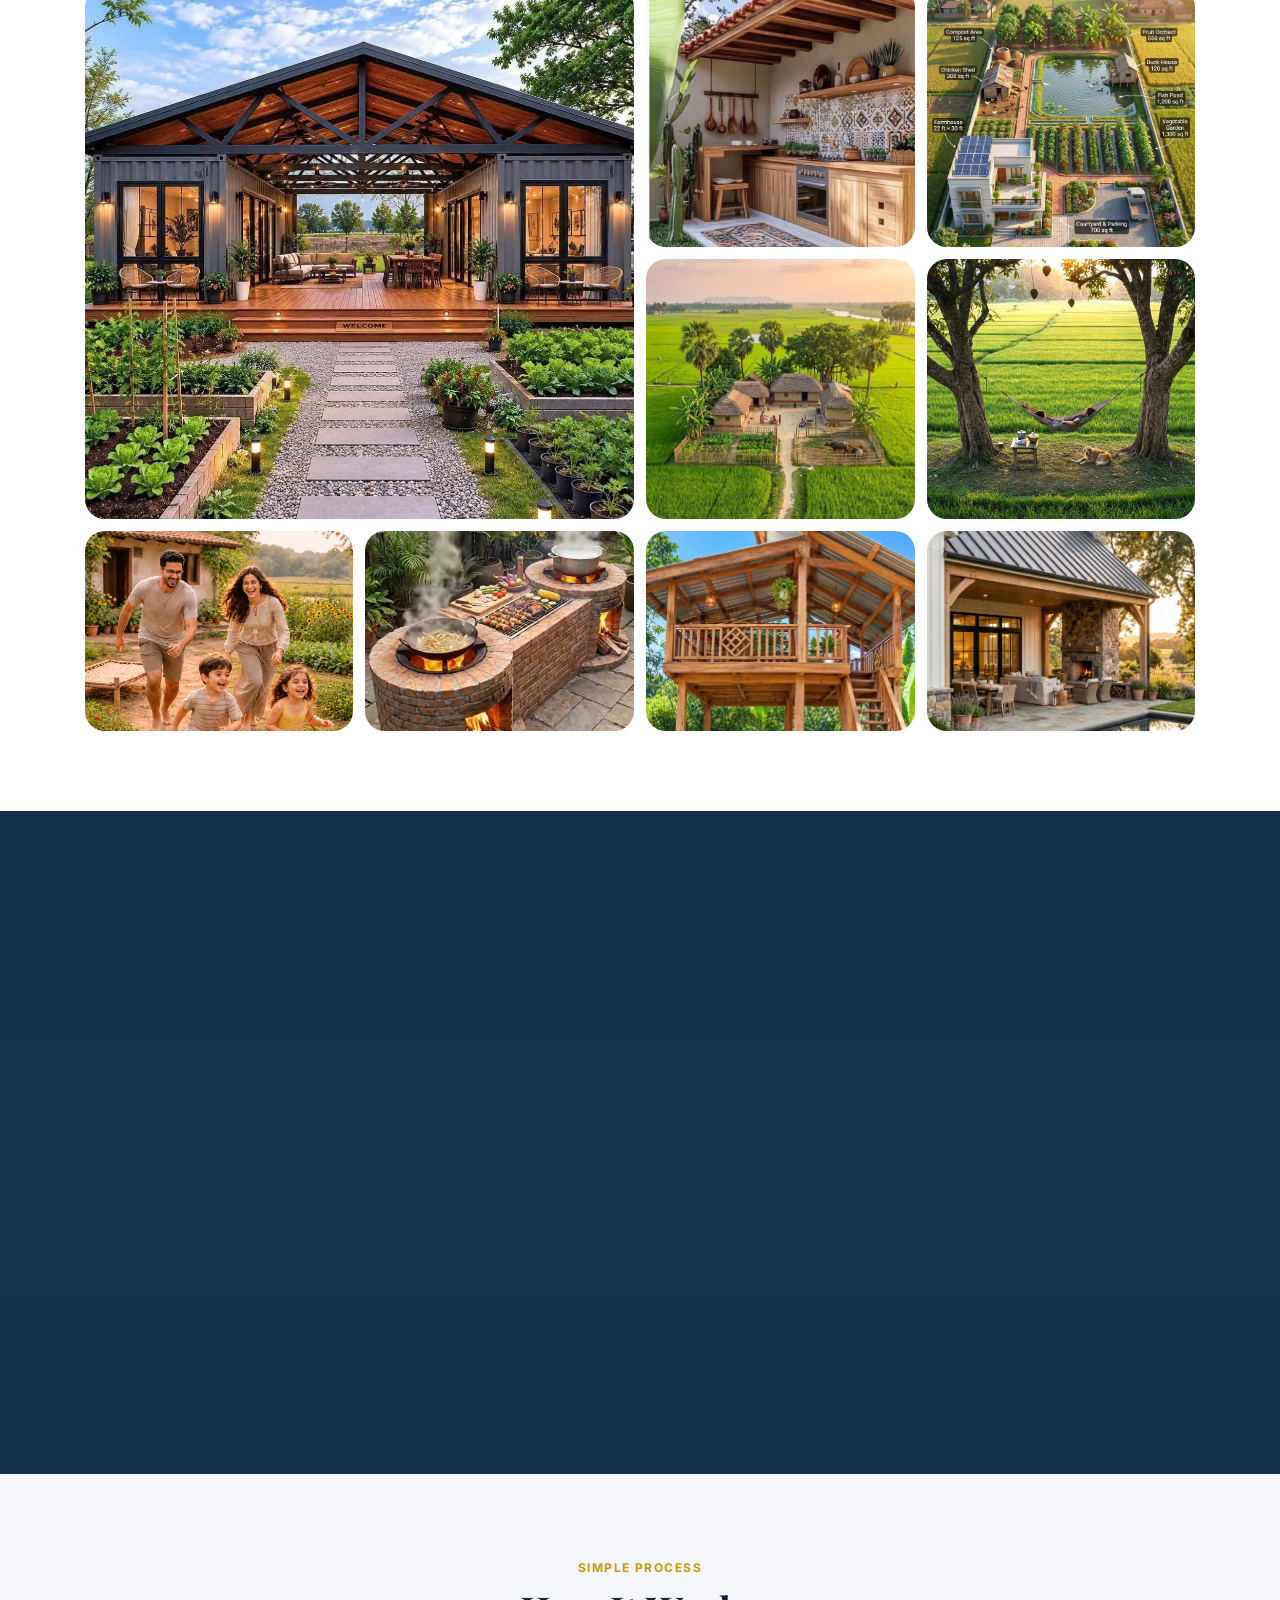
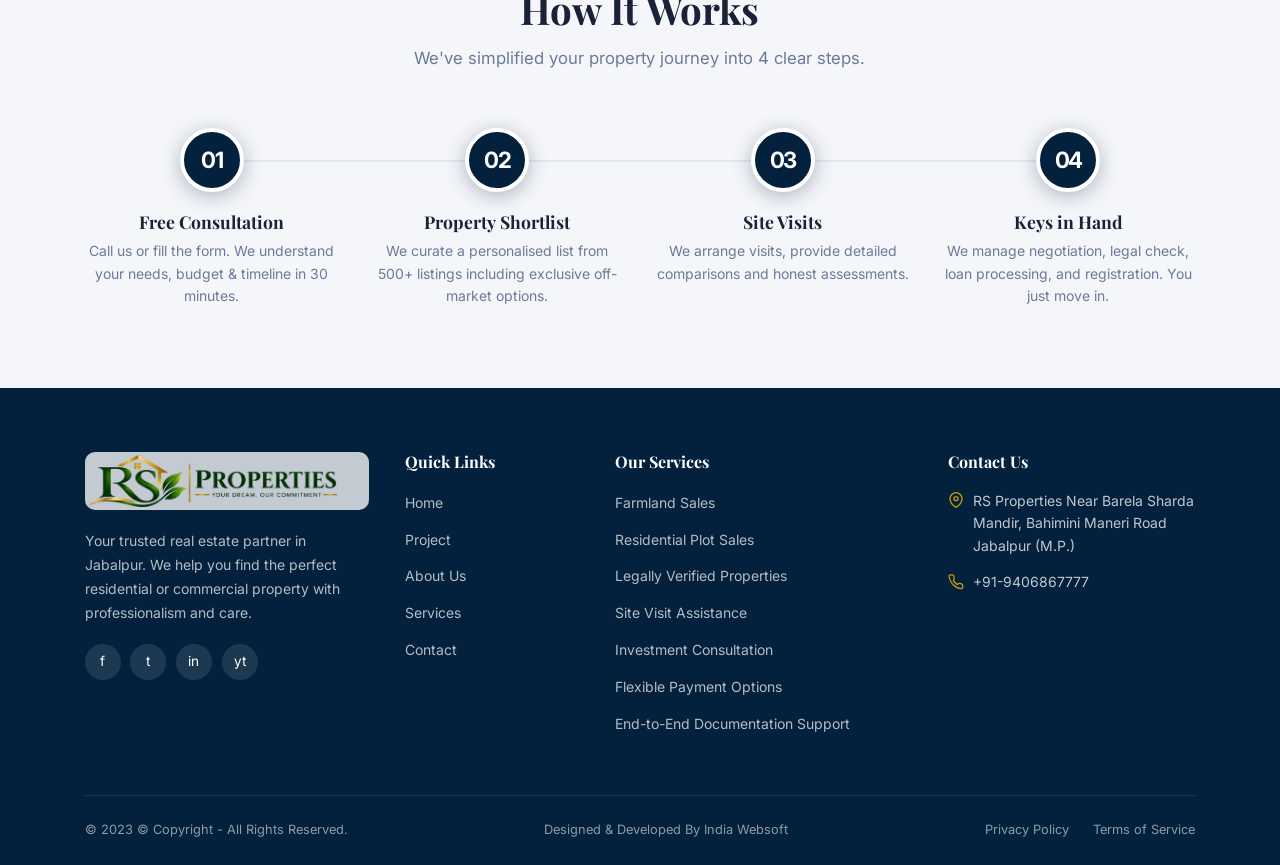
==== commit 1fe759e2: "LATEST" ====
--- a/index.html
+++ b/index.html
@@ -76,7 +76,7 @@
     <div class="container">
       <span class="hero-tag">Farmland &amp; Residential Plots</span>
       <h1 class="hero-title"><!-- One Team, <br/>Big Dream—--><span class="hero-title-first">Your Trusted Property </span><span class="hero-title-accent">Partner in Jabalpur</span></h1>
-      <p class="hero-sub">Discover your dream property with RS Properties, your trusted real estate partner in Jabalpur. Explore residential plots, beautiful farmhouses, and peaceful farmland with a simple, hassle-free property experience.</p>
+      <p class="hero-sub">Discover your dream property with RS Properties, your trusted real estate partner in Jabalpur. Explore <span class="hero-offer-rotator" aria-label="residential plots, beautiful farmhouses, and peaceful farmland"><span>residential plots</span><span>beautiful farmhouses</span><span>peaceful farmland</span></span> with a simple, hassle-free property experience.</p>
       <div class="hero-actions">
         <a class="btn btn-primary" href="nature-view-farm.html">Explore Projects <span aria-hidden="true">&#8594;</span></a>
         <a class="btn btn-outline-white" href="tel:+919406867777">Call now</a>
--- a/css/style.css
+++ b/css/style.css
@@ -2143,3 +2143,111 @@
 .project-page-hero .page-hero-tag { color: #fff; }
 
 .project-page-hero .nature-view-title { color: #d4ad55; }
+
+/* Slightly smaller homepage hero paragraph on mobile only. */
+@media (max-width: 640px) {
+  .hero .hero-sub { font-size: .86rem; }
+}
+
+/* Cycle the homepage hero through its property offerings in the gold accent. */
+.hero-offer-rotator { display: inline-grid; vertical-align: baseline; color: #d4ad55; font-weight: 700; }
+.hero-offer-rotator > span { grid-area: 1 / 1; white-space: nowrap; opacity: 0; animation: hero-offer-rotate 9s infinite; }
+.hero-offer-rotator > span:nth-child(2) { animation-delay: 3s; }
+.hero-offer-rotator > span:nth-child(3) { animation-delay: 6s; }
+@keyframes hero-offer-rotate {
+  0%, 4%, 27% { opacity: 1; }
+  32%, 100% { opacity: 0; }
+}
+@media (prefers-reduced-motion: reduce) {
+  .hero-offer-rotator > span { animation: none; }
+  .hero-offer-rotator > span:first-child { opacity: 1; }
+}
+
+/* Slightly reduce the homepage headline on mobile only. */
+@media (max-width: 640px) {
+  .hero .hero-title { font-size: clamp(2.5rem, 10vw, 2.9rem); }
+}
+
+/* Consistent homepage hero composition across mobile widths; only type and controls scale. */
+@media (max-width: 640px) {
+  .hero {
+    min-height: 680px;
+    height: auto;
+    padding: 6rem 0 2.25rem;
+    align-items: center;
+    justify-content: center;
+  }
+  .hero-content {
+    width: 100%;
+    padding-block: 0;
+    transform: translateY(-1.3rem);
+    text-align: left;
+  }
+  .hero-content .container {
+    width: min(88%, 390px);
+    max-width: 390px;
+    padding-inline: 0;
+  }
+  .hero-tag {
+    display: inline-block;
+    margin: -2rem 0 .8rem;
+    font-size: clamp(.55rem, 1.55vw, .62rem);
+  }
+  .hero .hero-title {
+    margin: 0 0 .8rem;
+    font-size: clamp(2.5rem, 10vw, 2.9rem);
+    line-height: 1.02;
+    text-align: left;
+  }
+  .hero-title-first,
+  .hero-title-accent { display: block; }
+  .hero-title-accent { color: #d4ad55; }
+  .hero .hero-sub {
+    margin: .2rem 0 .9rem;
+    font-size: clamp(.8rem, 3.4vw, .86rem);
+    line-height: 1.42;
+  }
+  .hero-actions {
+    display: grid;
+    grid-template-columns: minmax(0, 1fr) minmax(0, 1.38fr);
+    gap: clamp(.35rem, 1.7vw, .65rem);
+    margin-top: .8rem;
+  }
+  .hero-actions .btn {
+    width: 100%;
+    min-width: 0;
+    min-height: clamp(36px, 10vw, 42px);
+    padding: .35rem .25rem;
+    font-size: clamp(.62rem, 2.4vw, .78rem);
+    line-height: 1.1;
+    white-space: nowrap;
+  }
+  .hero-actions .btn-outline-white {
+    border-color: #fff;
+    background: #fff;
+    color: #0b2a42;
+  }
+  .hero-trust {
+    display: grid;
+    grid-template-columns: repeat(2, minmax(0, 1fr));
+    gap: clamp(.5rem, 2.2vw, .9rem) clamp(.55rem, 3vw, 1.1rem);
+    margin-top: .95rem;
+  }
+  .hero-trust span {
+    min-width: 0;
+    display: flex;
+    align-items: center;
+    gap: clamp(.25rem, 1.2vw, .5rem);
+    padding-left: 0;
+    font-size: clamp(.62rem, 2.4vw, .76rem);
+    line-height: 1.2;
+    white-space: nowrap;
+  }
+  .hero-trust .trust-check {
+    flex: 0 0 clamp(1.15rem, 5vw, 1.5rem);
+    width: clamp(1.15rem, 5vw, 1.5rem);
+    height: clamp(1.15rem, 5vw, 1.5rem);
+    font-size: clamp(.68rem, 2.8vw, .84rem);
+  }
+  .hero-dots { display: flex; bottom: 2rem; }
+}
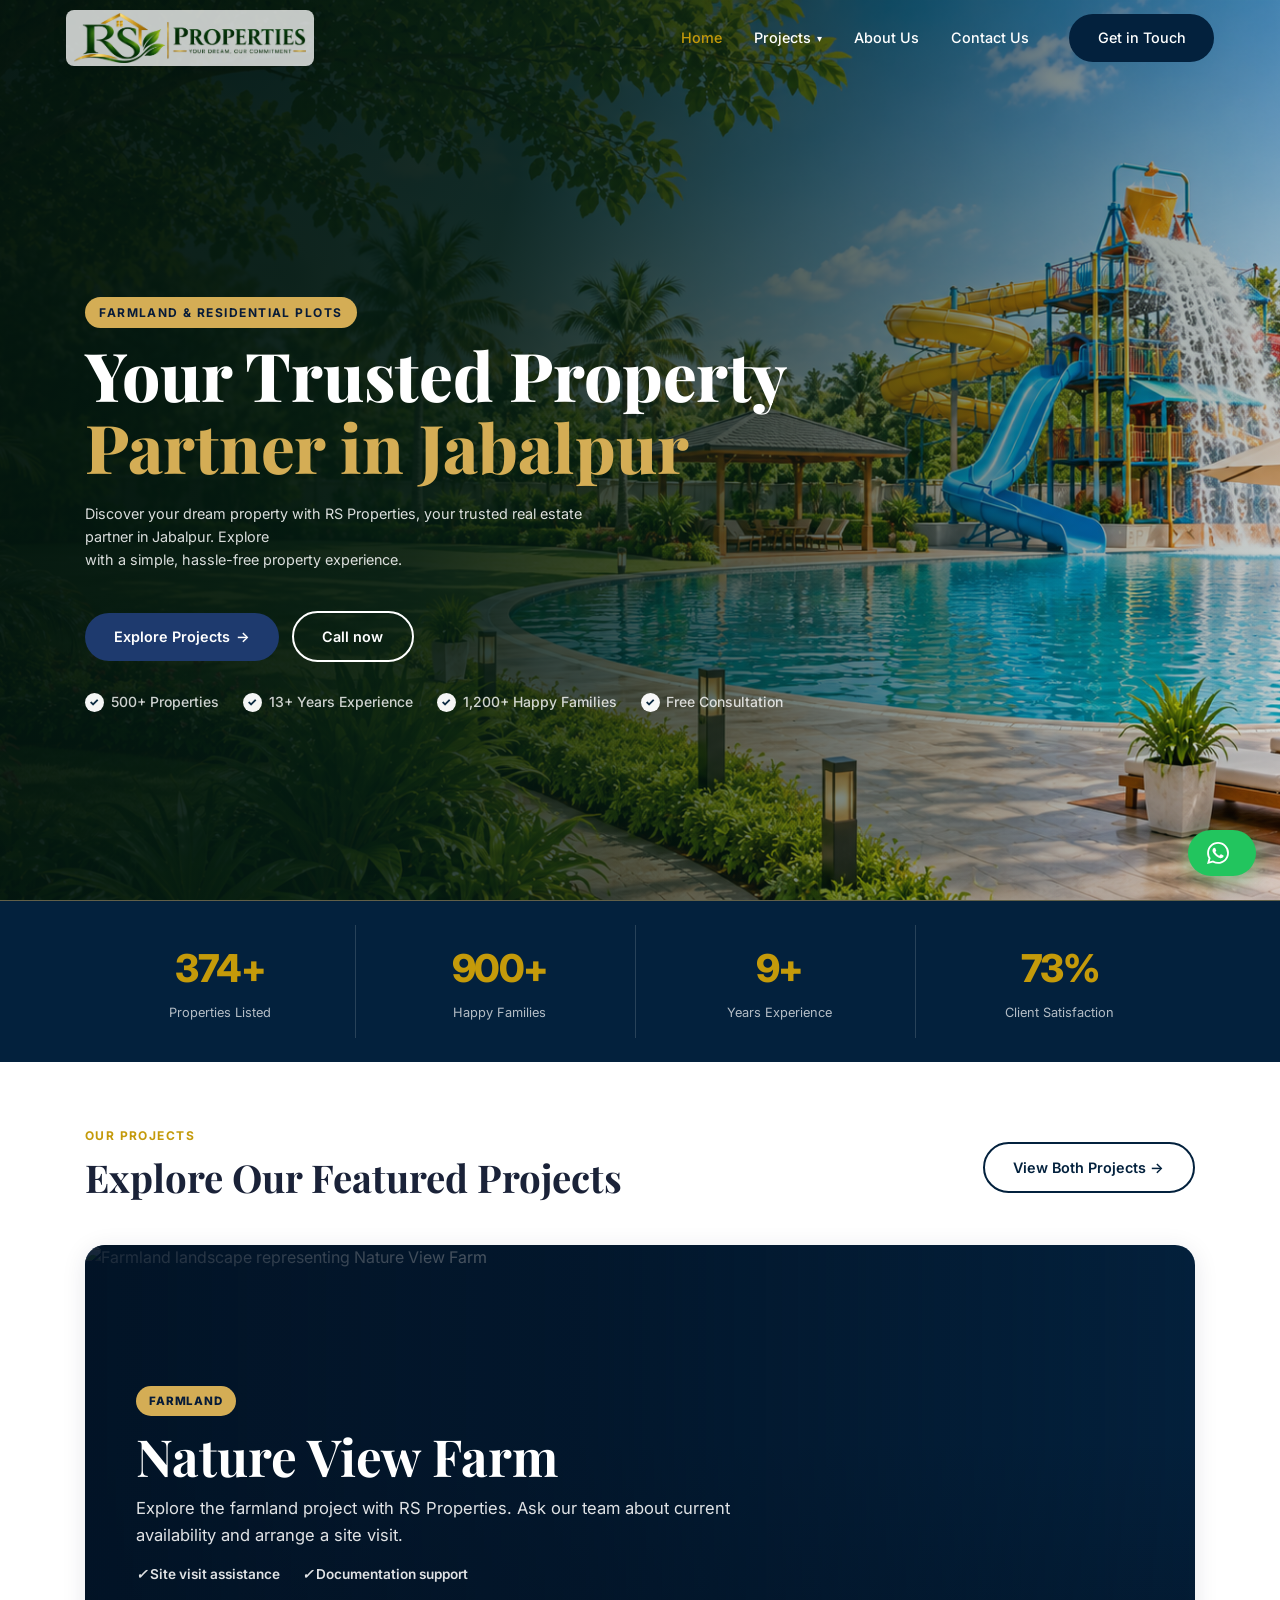
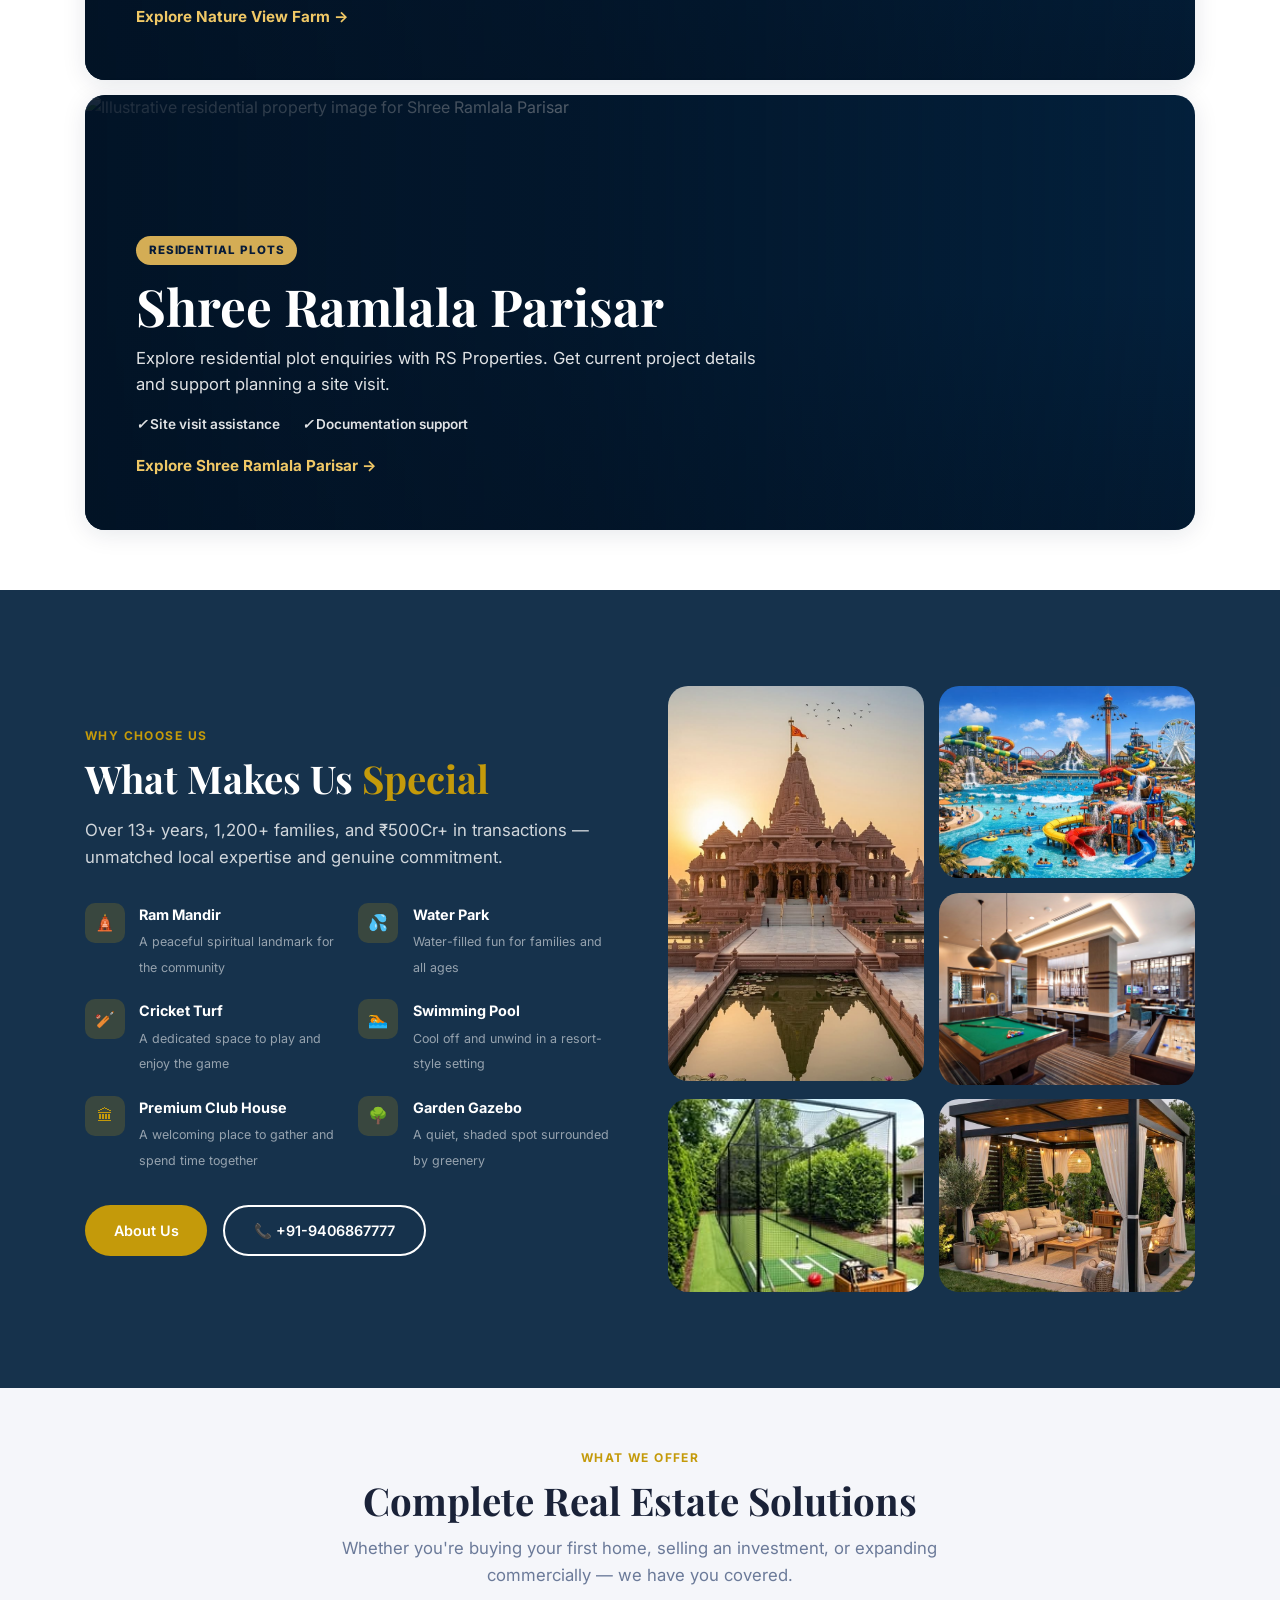
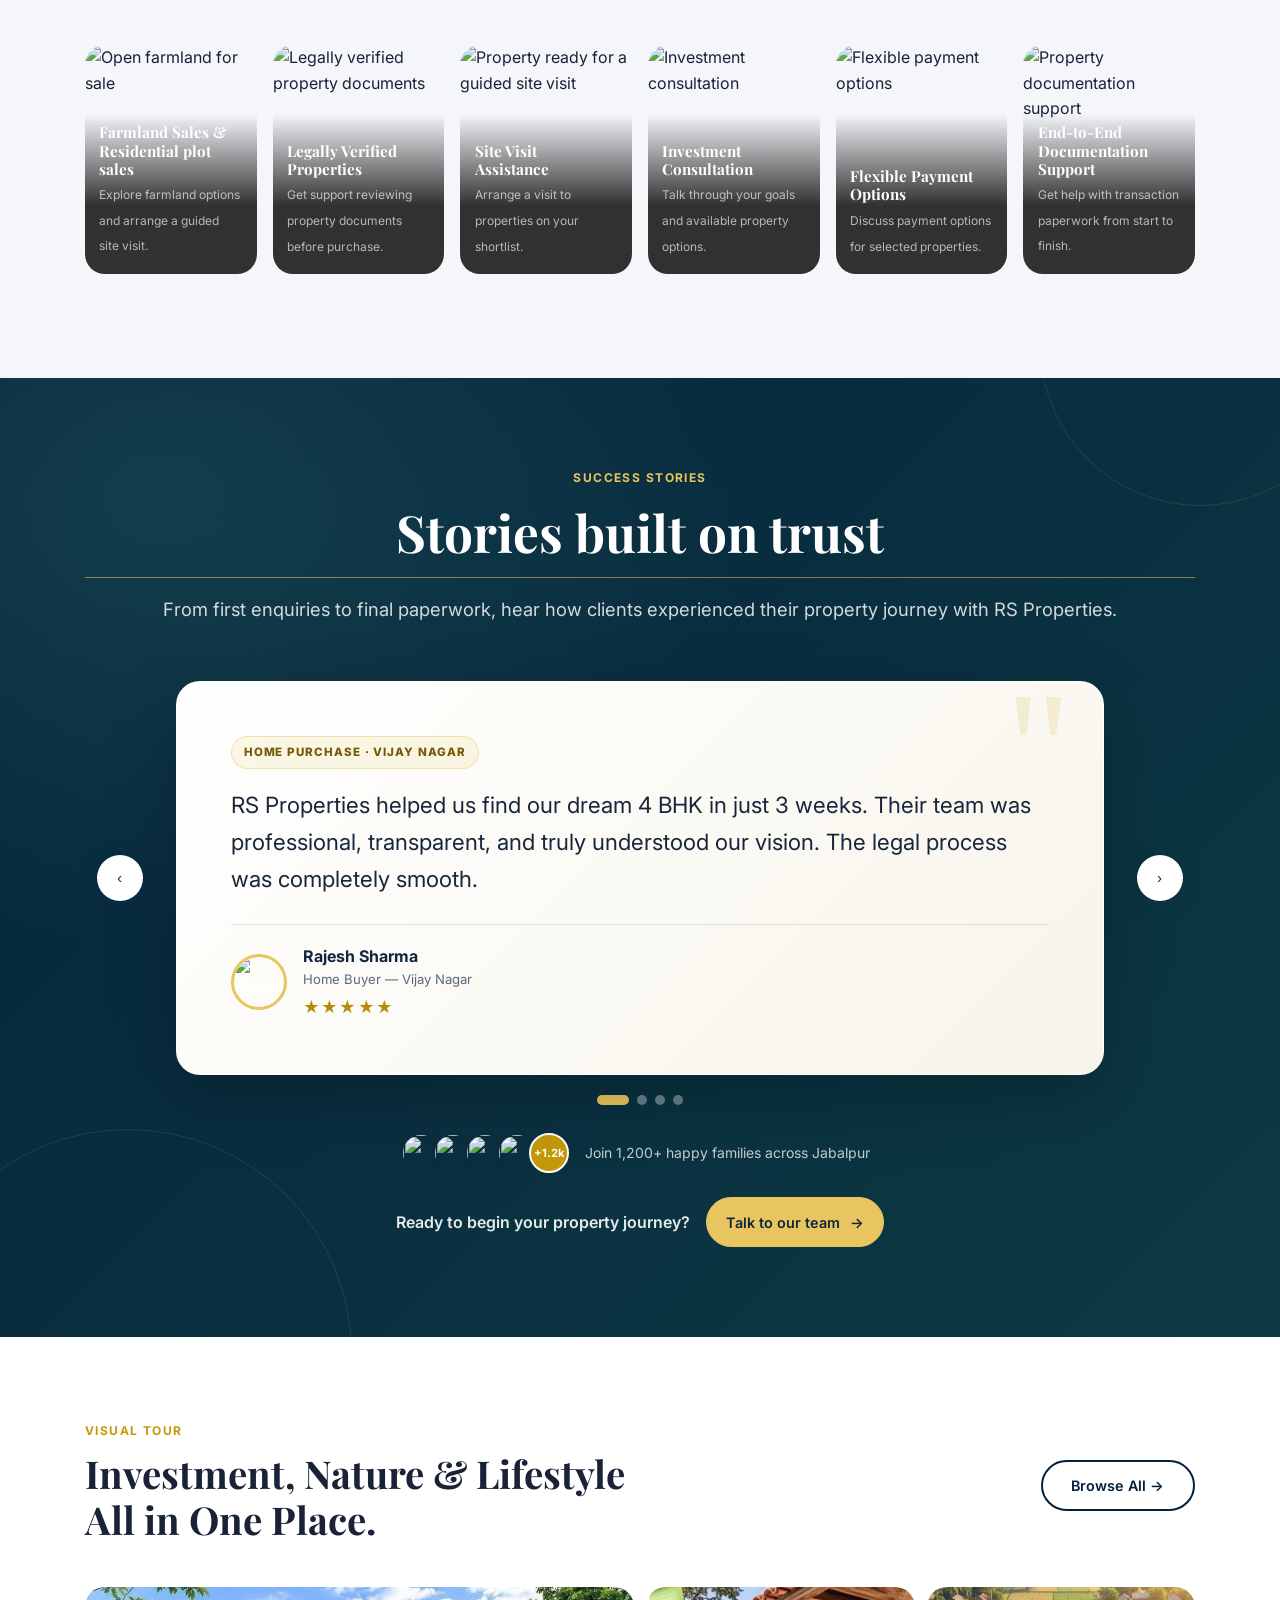
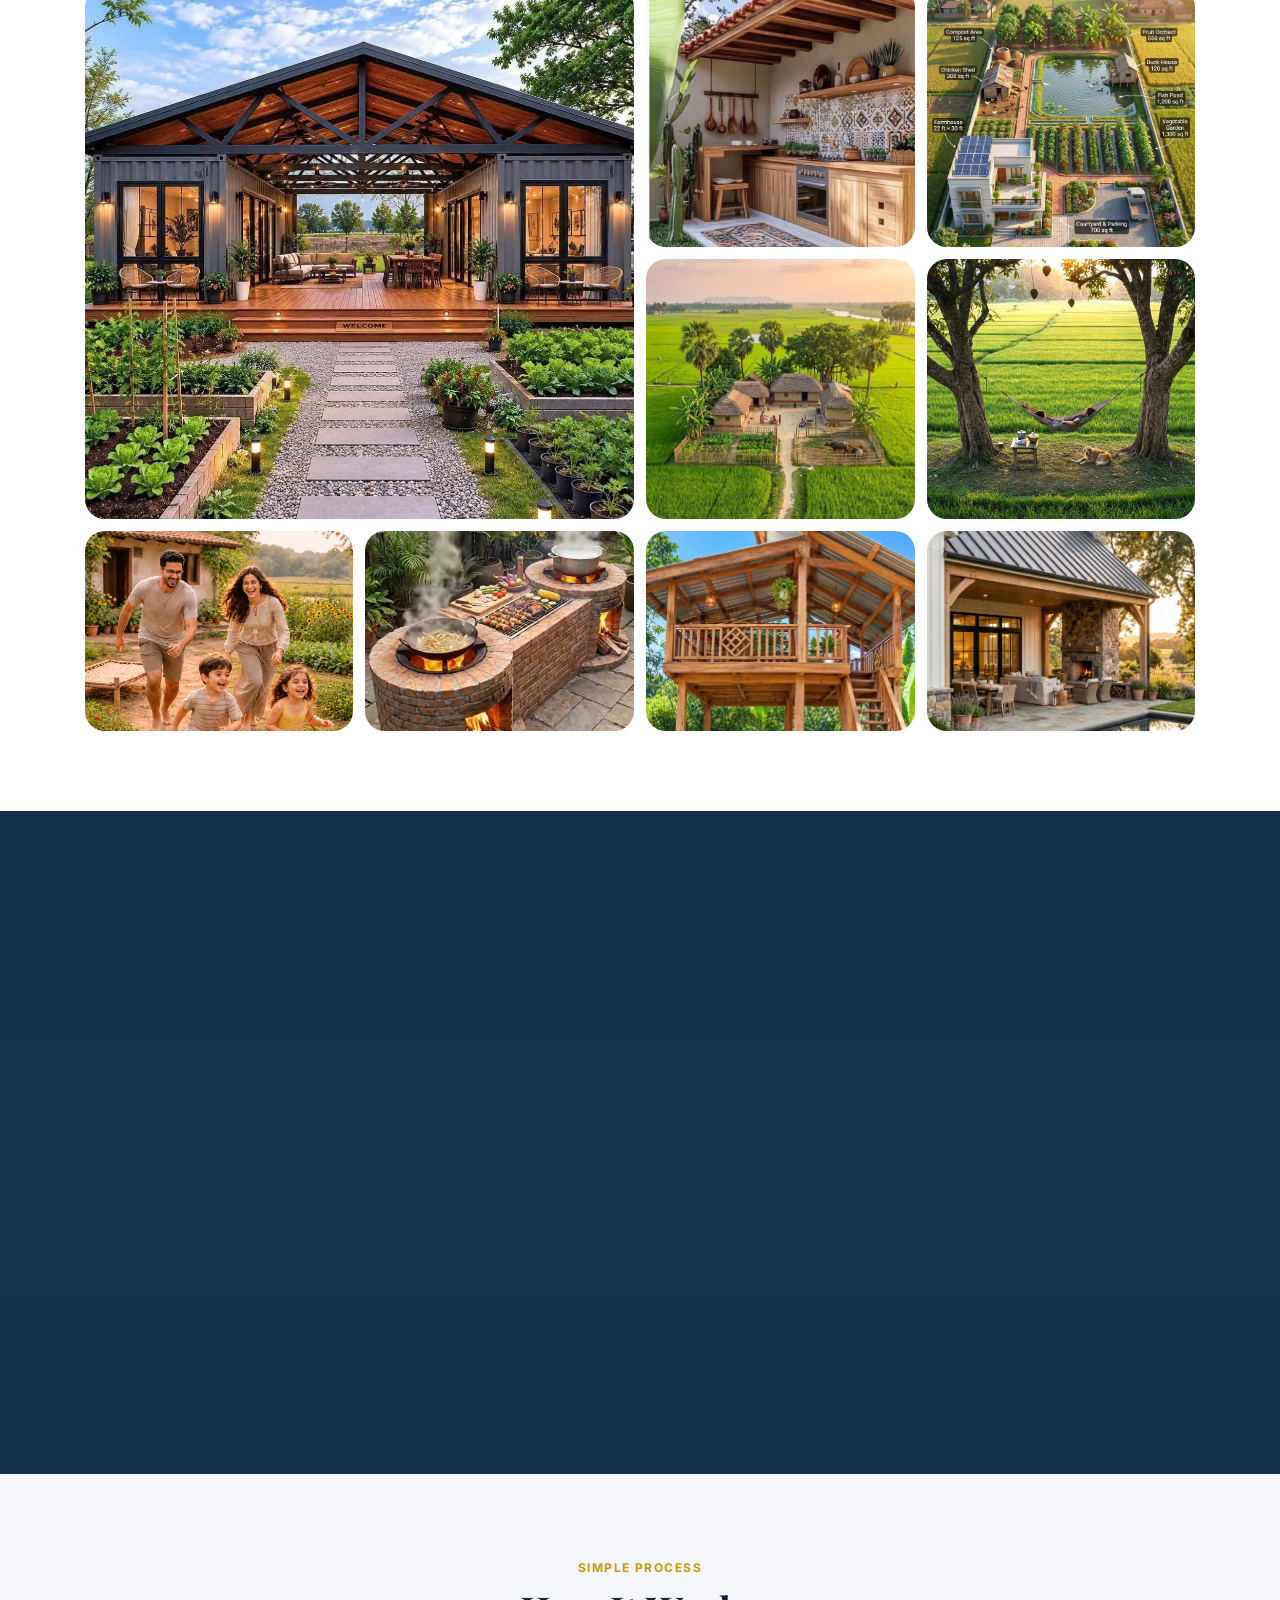
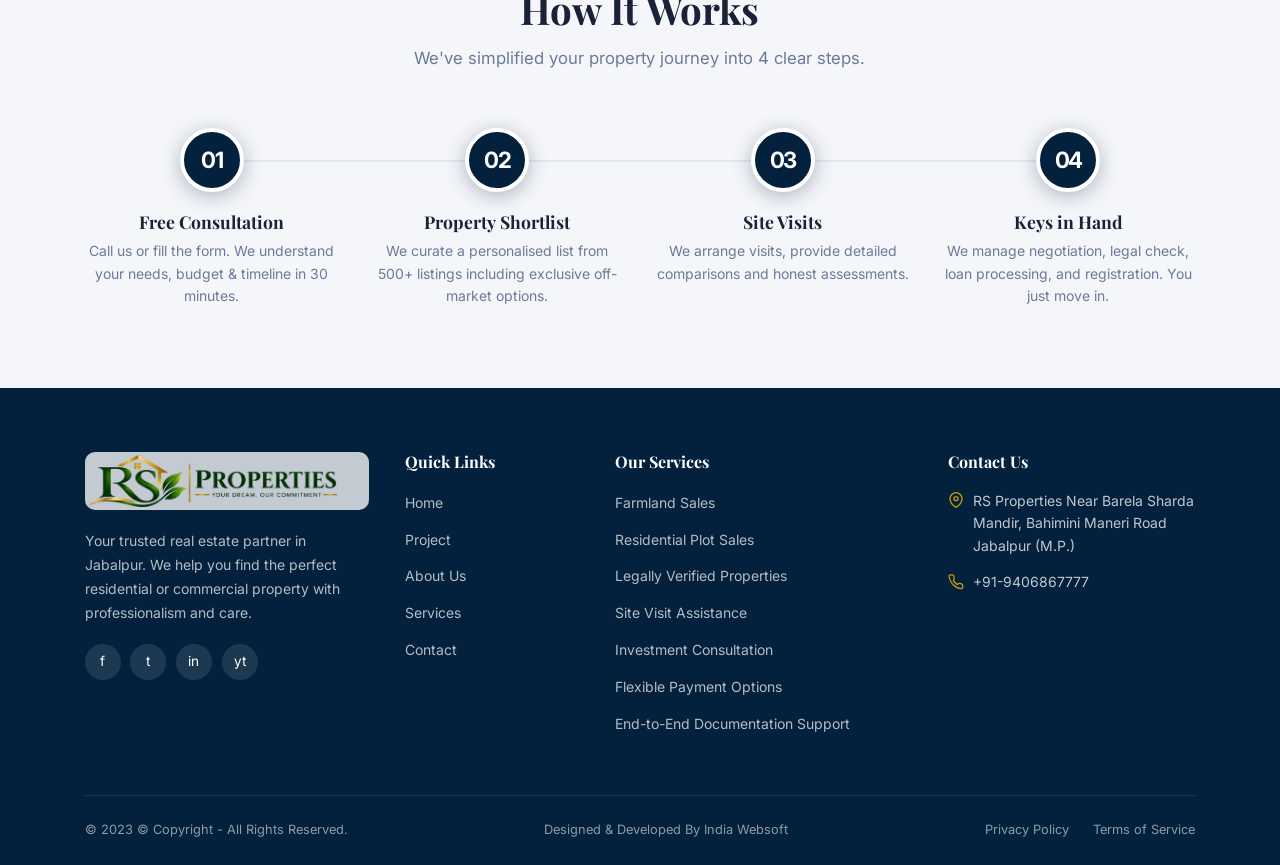
==== commit a56db674: "new1" ====
--- a/index.html
+++ b/index.html
@@ -76,7 +76,7 @@
     <div class="container">
       <span class="hero-tag">Farmland &amp; Residential Plots</span>
       <h1 class="hero-title"><!-- One Team, <br/>Big Dream—--><span class="hero-title-first">Your Trusted Property </span><span class="hero-title-accent">Partner in Jabalpur</span></h1>
-      <p class="hero-sub">Discover your dream property with RS Properties, your trusted real estate partner in Jabalpur. Explore <span class="hero-offer-rotator" aria-label="residential plots, beautiful farmhouses, and peaceful farmland"><span>residential plots</span><span>beautiful farmhouses</span><span>peaceful farmland</span></span> with a simple, hassle-free property experience.</p>
+      <p class="hero-sub">Discover your dream property with RS Properties, your trusted real estate partner in Jabalpur. Explore <span class="hero-offer-rotator" aria-label="residential plots, beautiful farmhouses, and peaceful farmland"><span>residential plots</span><span>beautiful farmhouses</span><span>peaceful farmland</span></span><br/> with a simple, hassle-free property experience.</p>
       <div class="hero-actions">
         <a class="btn btn-primary" href="nature-view-farm.html">Explore Projects <span aria-hidden="true">&#8594;</span></a>
         <a class="btn btn-outline-white" href="tel:+919406867777">Call now</a>
--- a/css/style.css
+++ b/css/style.css
@@ -2251,3 +2251,8 @@
   }
   .hero-dots { display: flex; bottom: 2rem; }
 }
+
+/* Laptop and wider: show three Nature View Farm amenity cards per row. */
+@media (min-width: 1024px) {
+  .nature-life-grid { grid-template-columns: repeat(3, minmax(0, 1fr)); }
+}
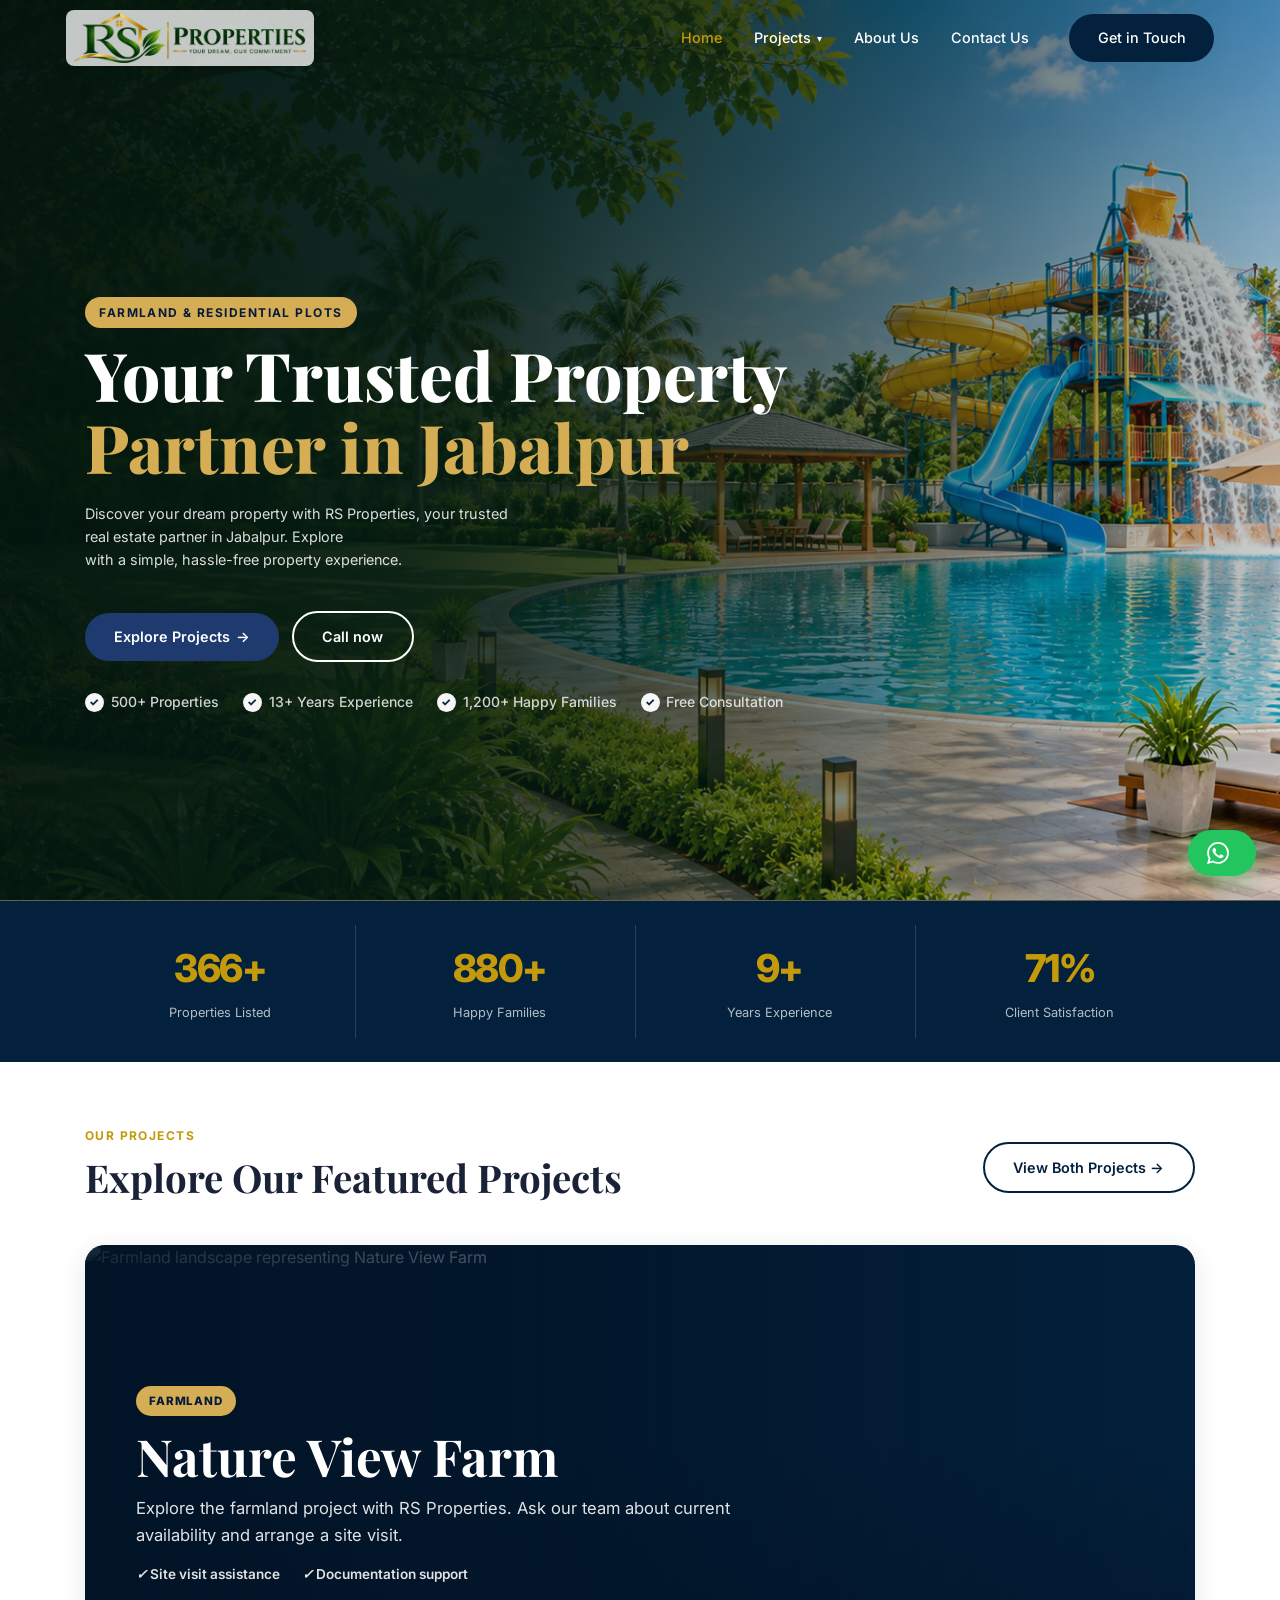
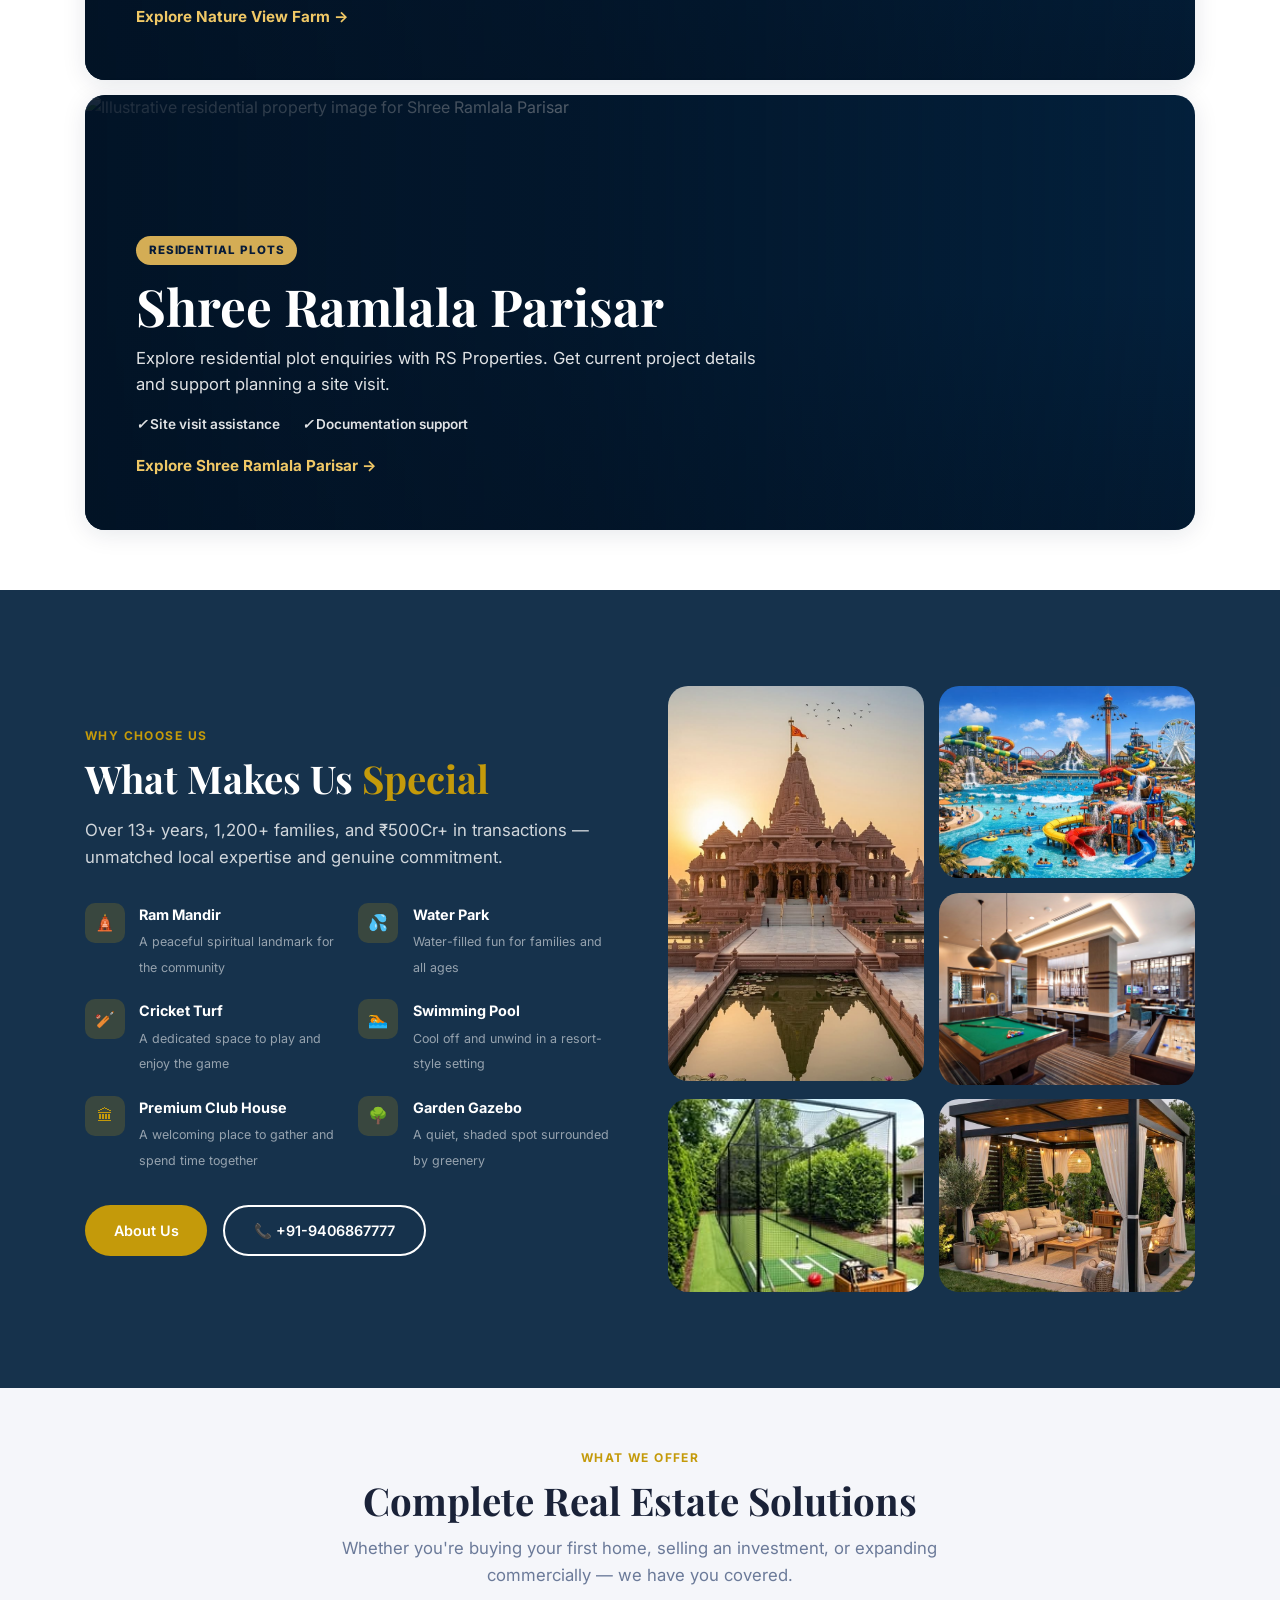
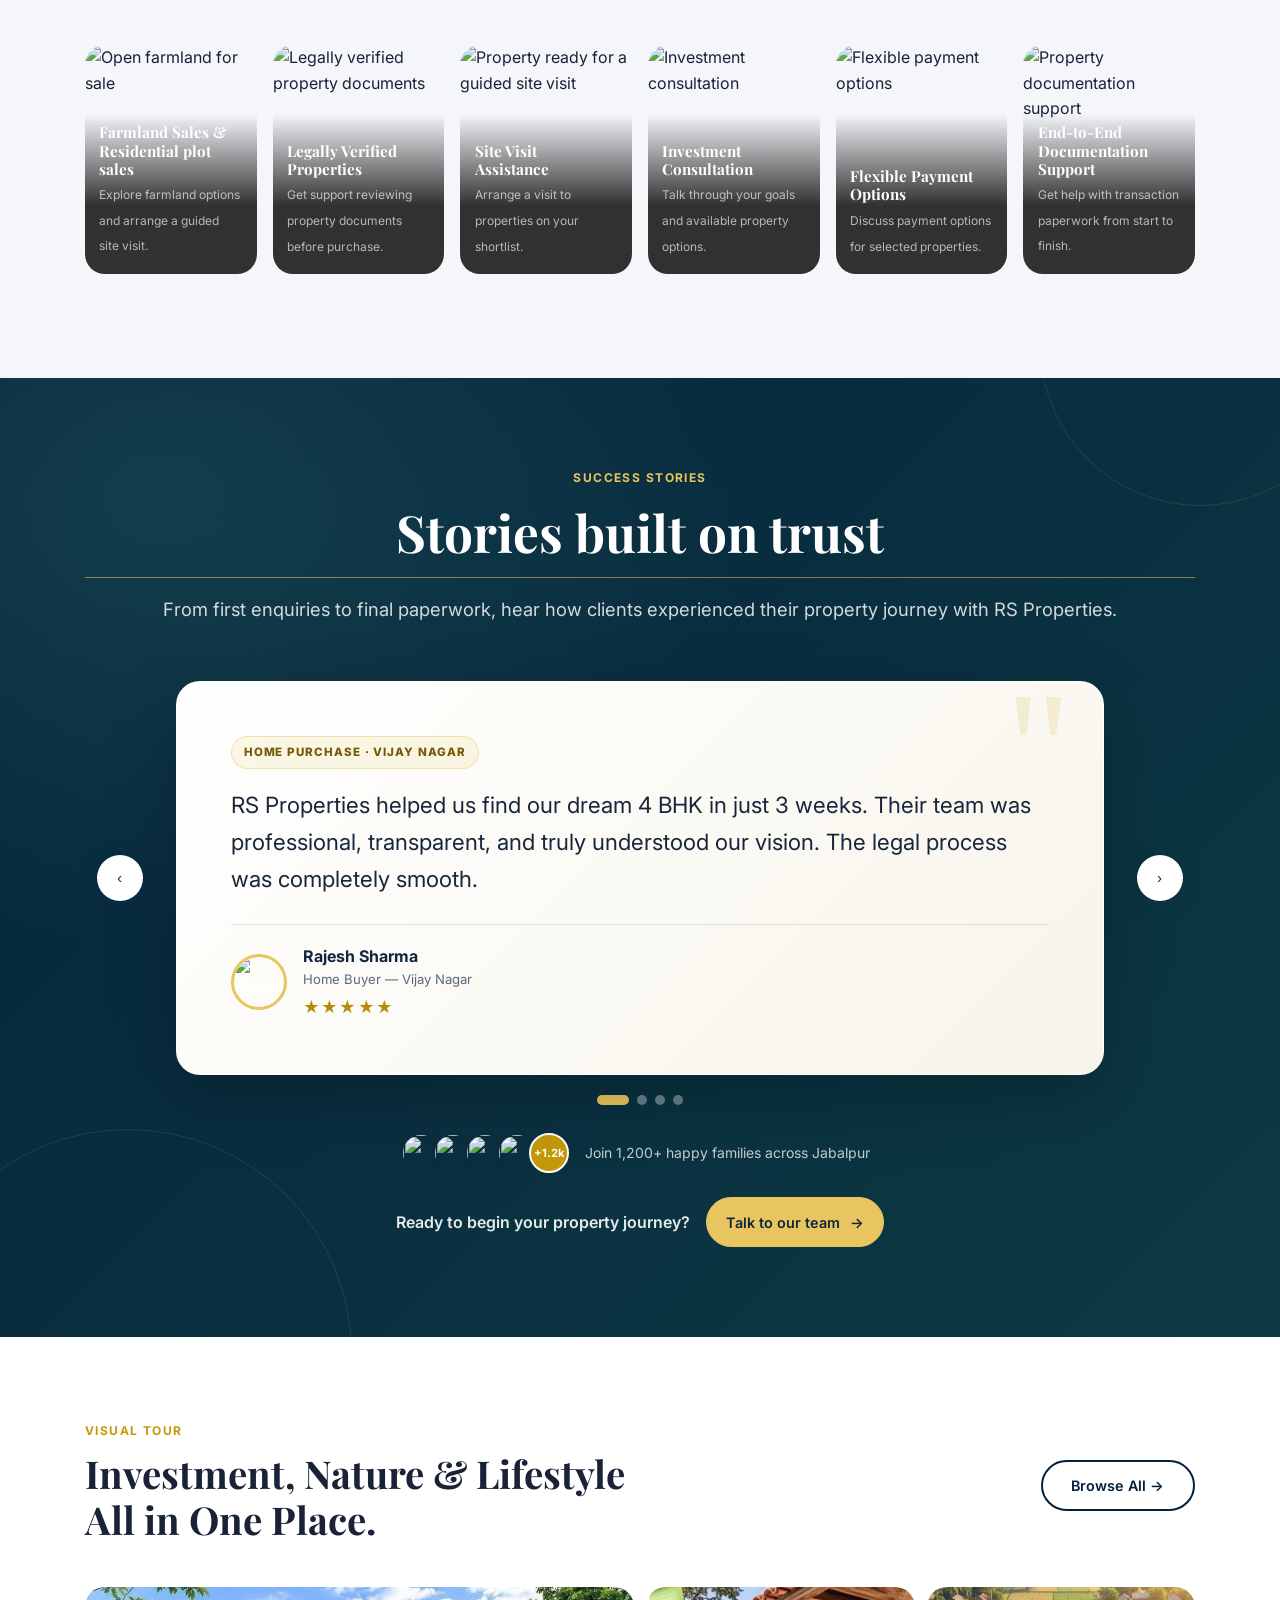
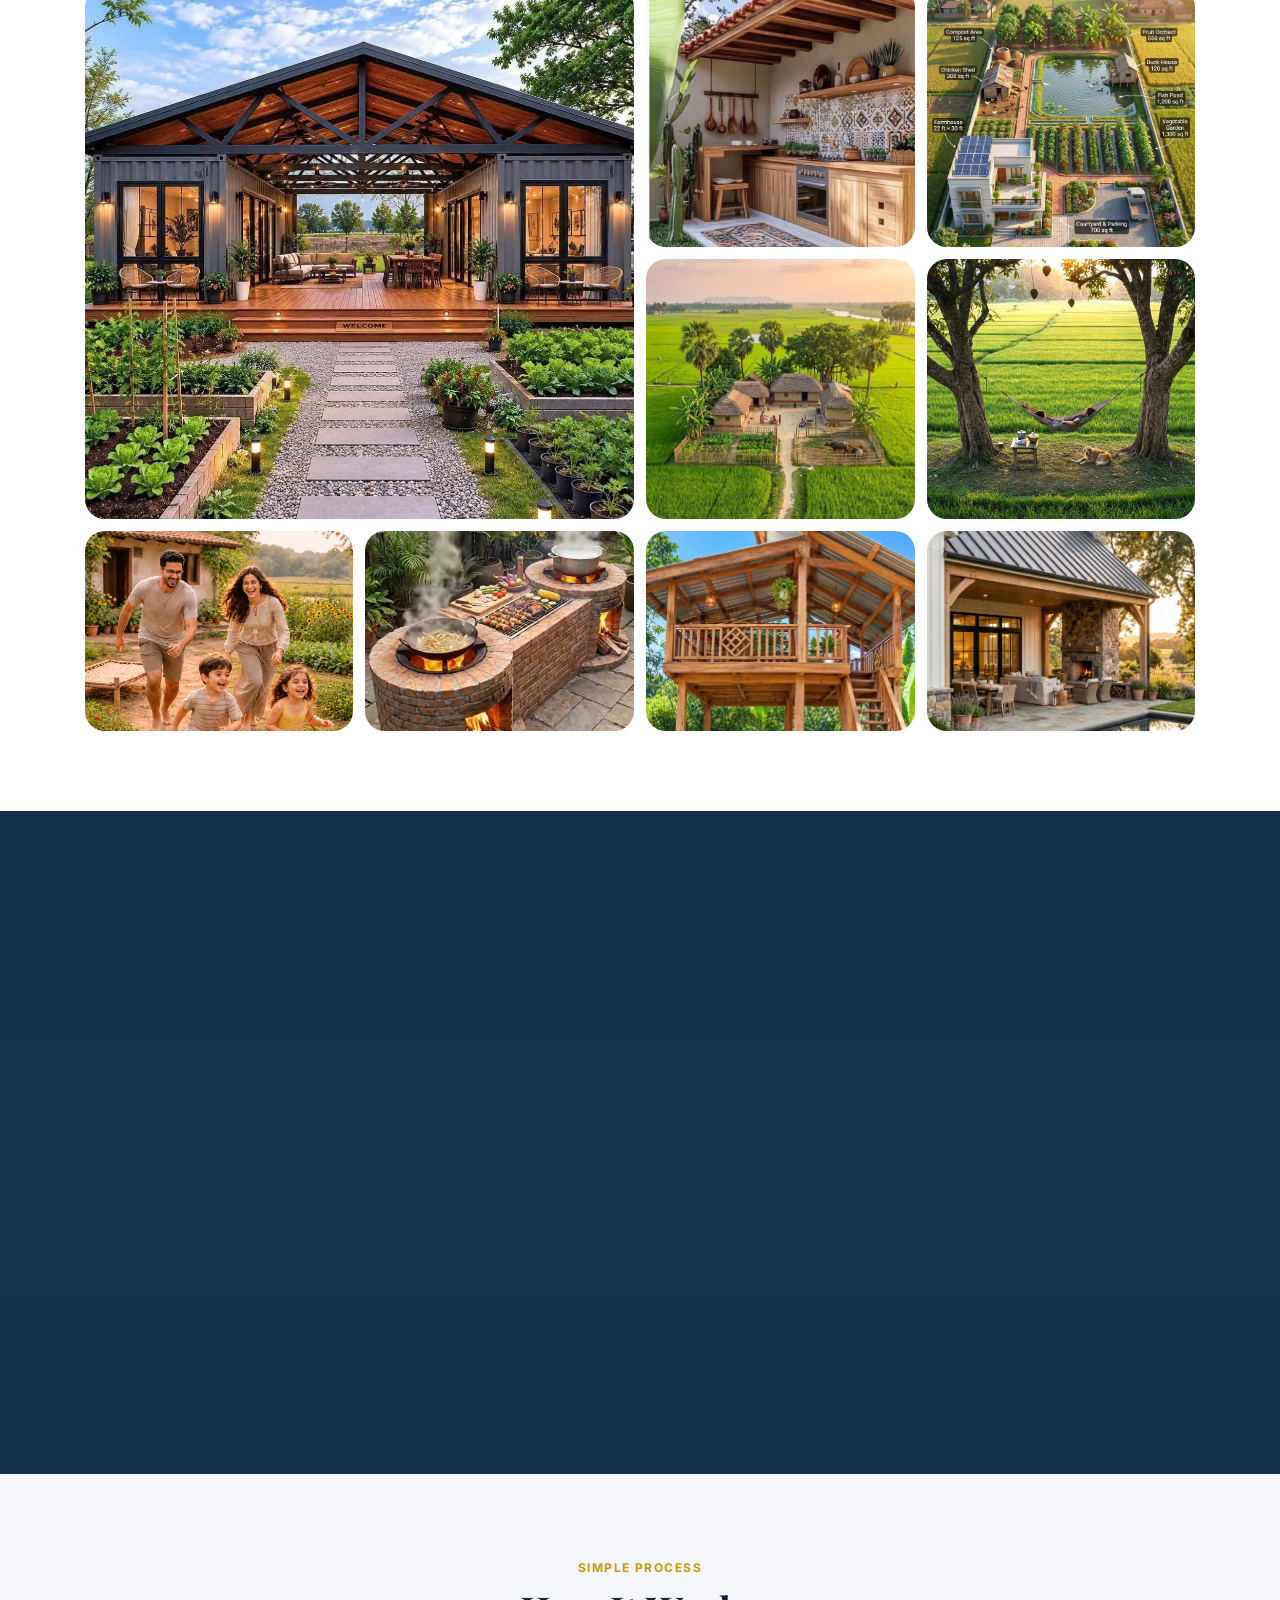
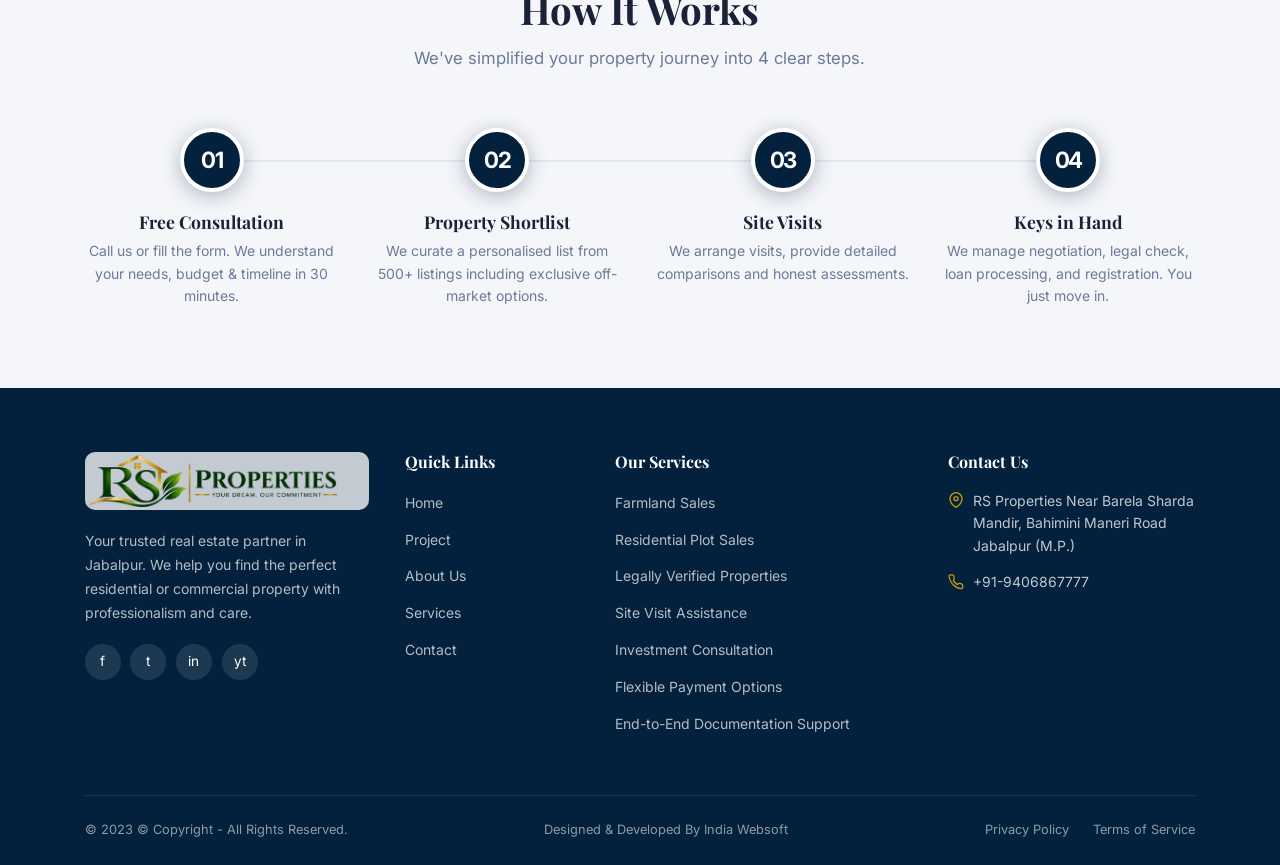
==== commit d27abd32: "new1" ====
--- a/index.html
+++ b/index.html
@@ -76,7 +76,7 @@
     <div class="container">
       <span class="hero-tag">Farmland &amp; Residential Plots</span>
       <h1 class="hero-title"><!-- One Team, <br/>Big Dream—--><span class="hero-title-first">Your Trusted Property </span><span class="hero-title-accent">Partner in Jabalpur</span></h1>
-      <p class="hero-sub">Discover your dream property with RS Properties, your trusted real estate partner in Jabalpur. Explore <span class="hero-offer-rotator" aria-label="residential plots, beautiful farmhouses, and peaceful farmland"><span>residential plots</span><span>beautiful farmhouses</span><span>peaceful farmland</span></span><br/> with a simple, hassle-free property experience.</p>
+      <p class="hero-sub">Discover your dream property with RS Properties, your trusted <br/> real estate partner in Jabalpur. Explore <span class="hero-offer-rotator" aria-label="residential plots, beautiful farmhouses, and peaceful farmland"><span>residential plots</span><span>beautiful farmhouses</span><span>peaceful farmland</span></span><br/> with a simple, hassle-free property experience.</p>
       <div class="hero-actions">
         <a class="btn btn-primary" href="nature-view-farm.html">Explore Projects <span aria-hidden="true">&#8594;</span></a>
         <a class="btn btn-outline-white" href="tel:+919406867777">Call now</a>
